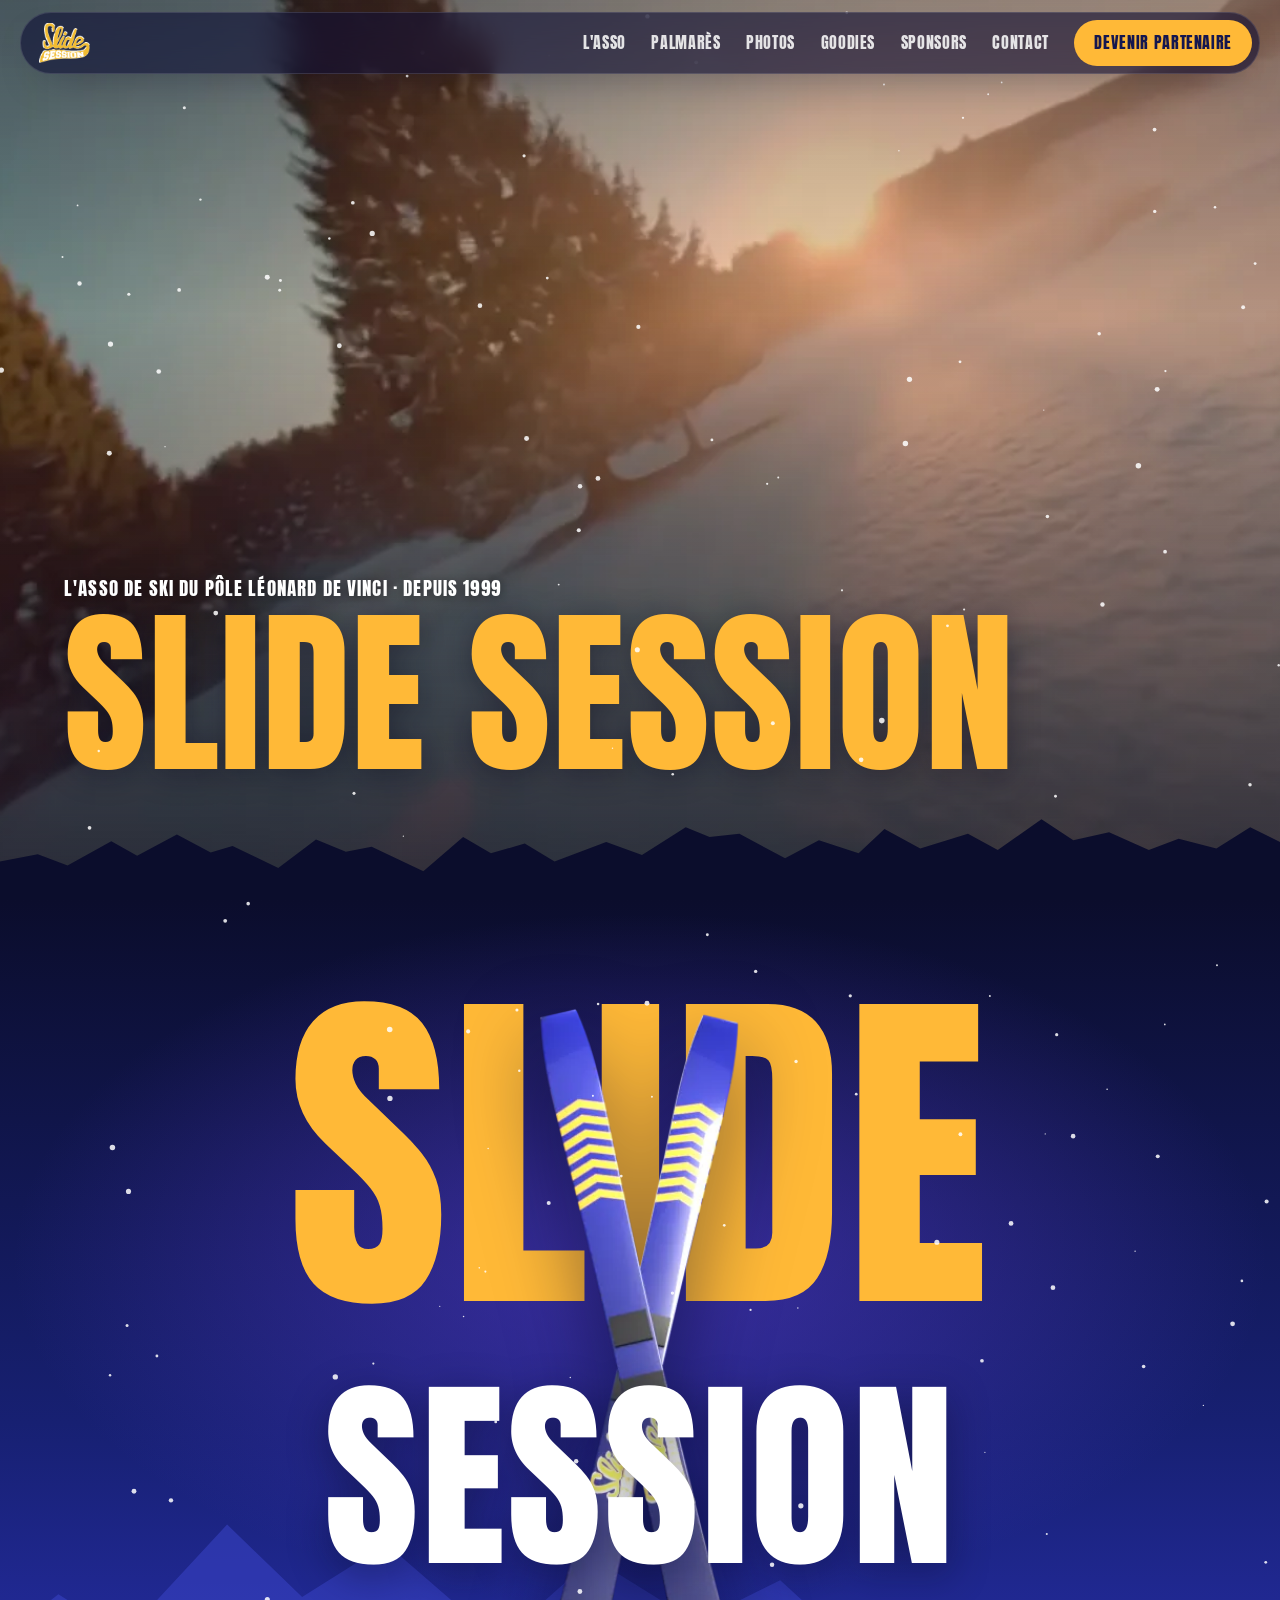
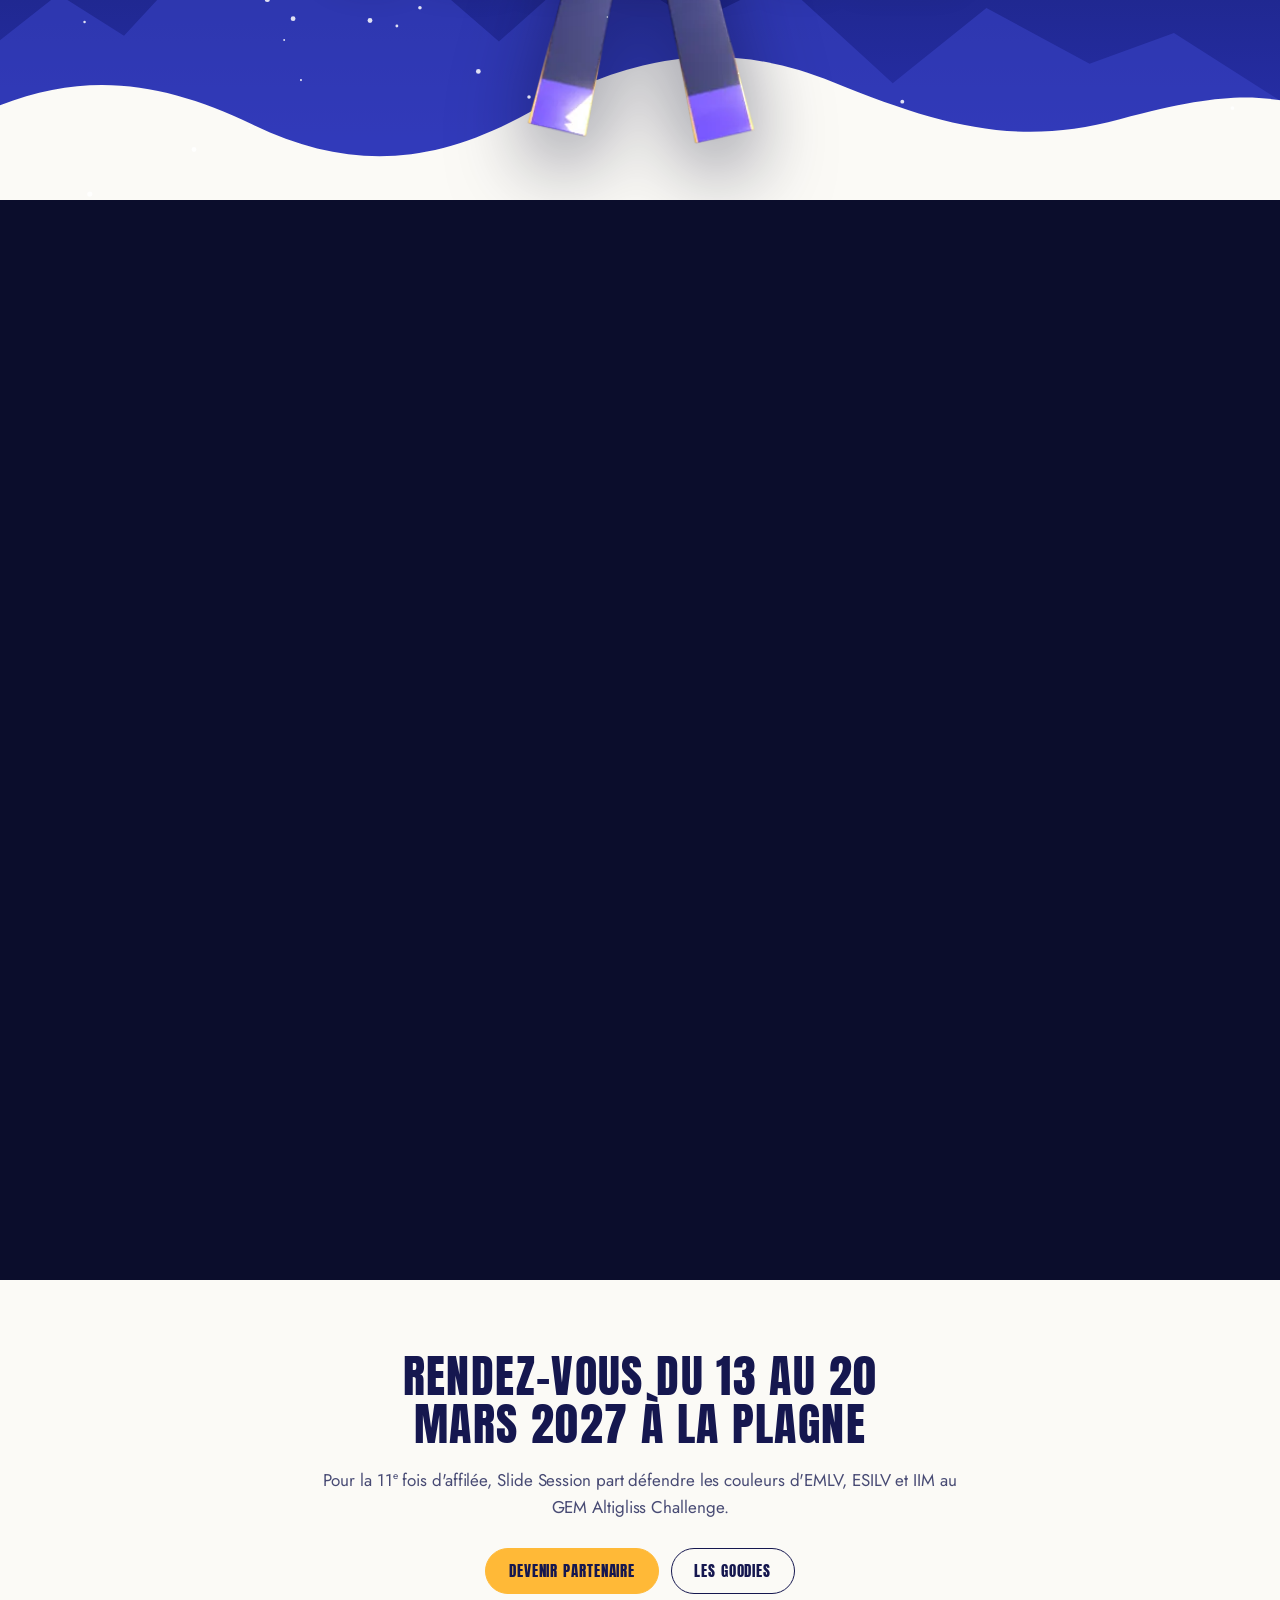
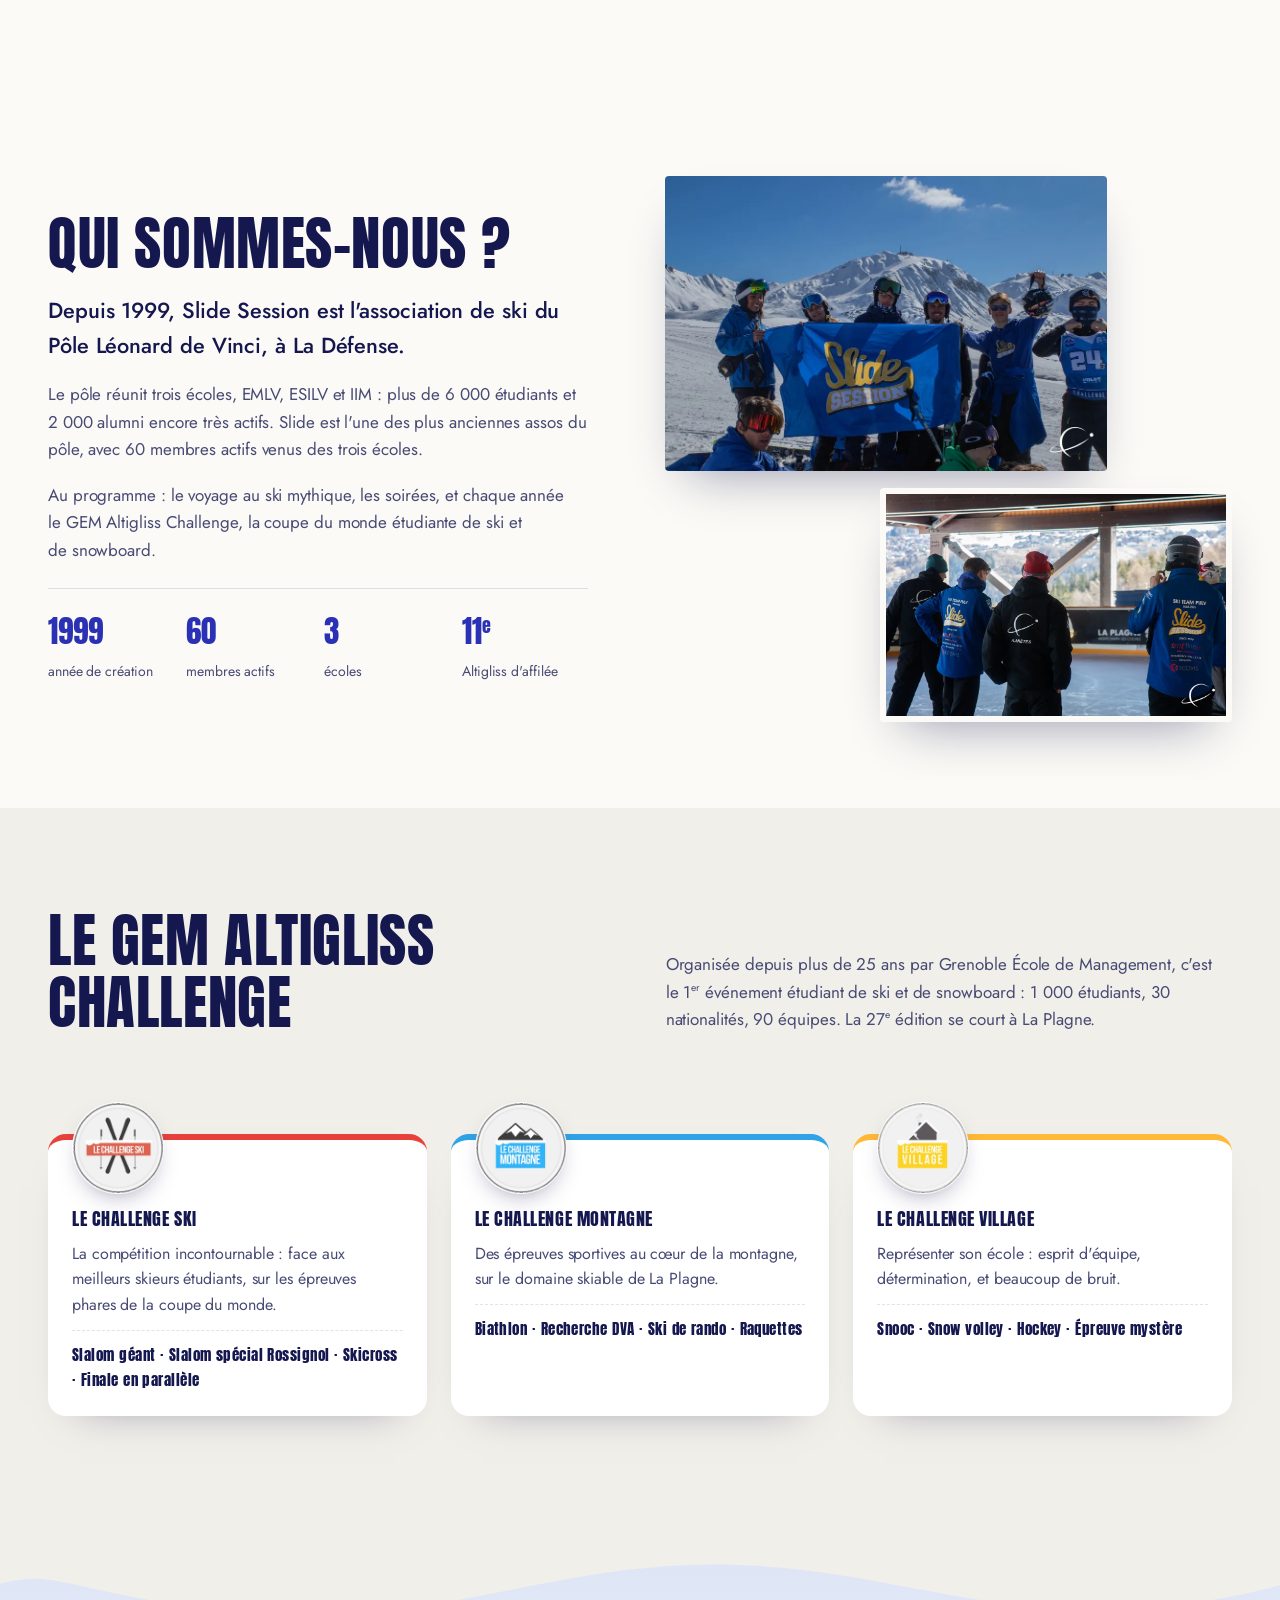
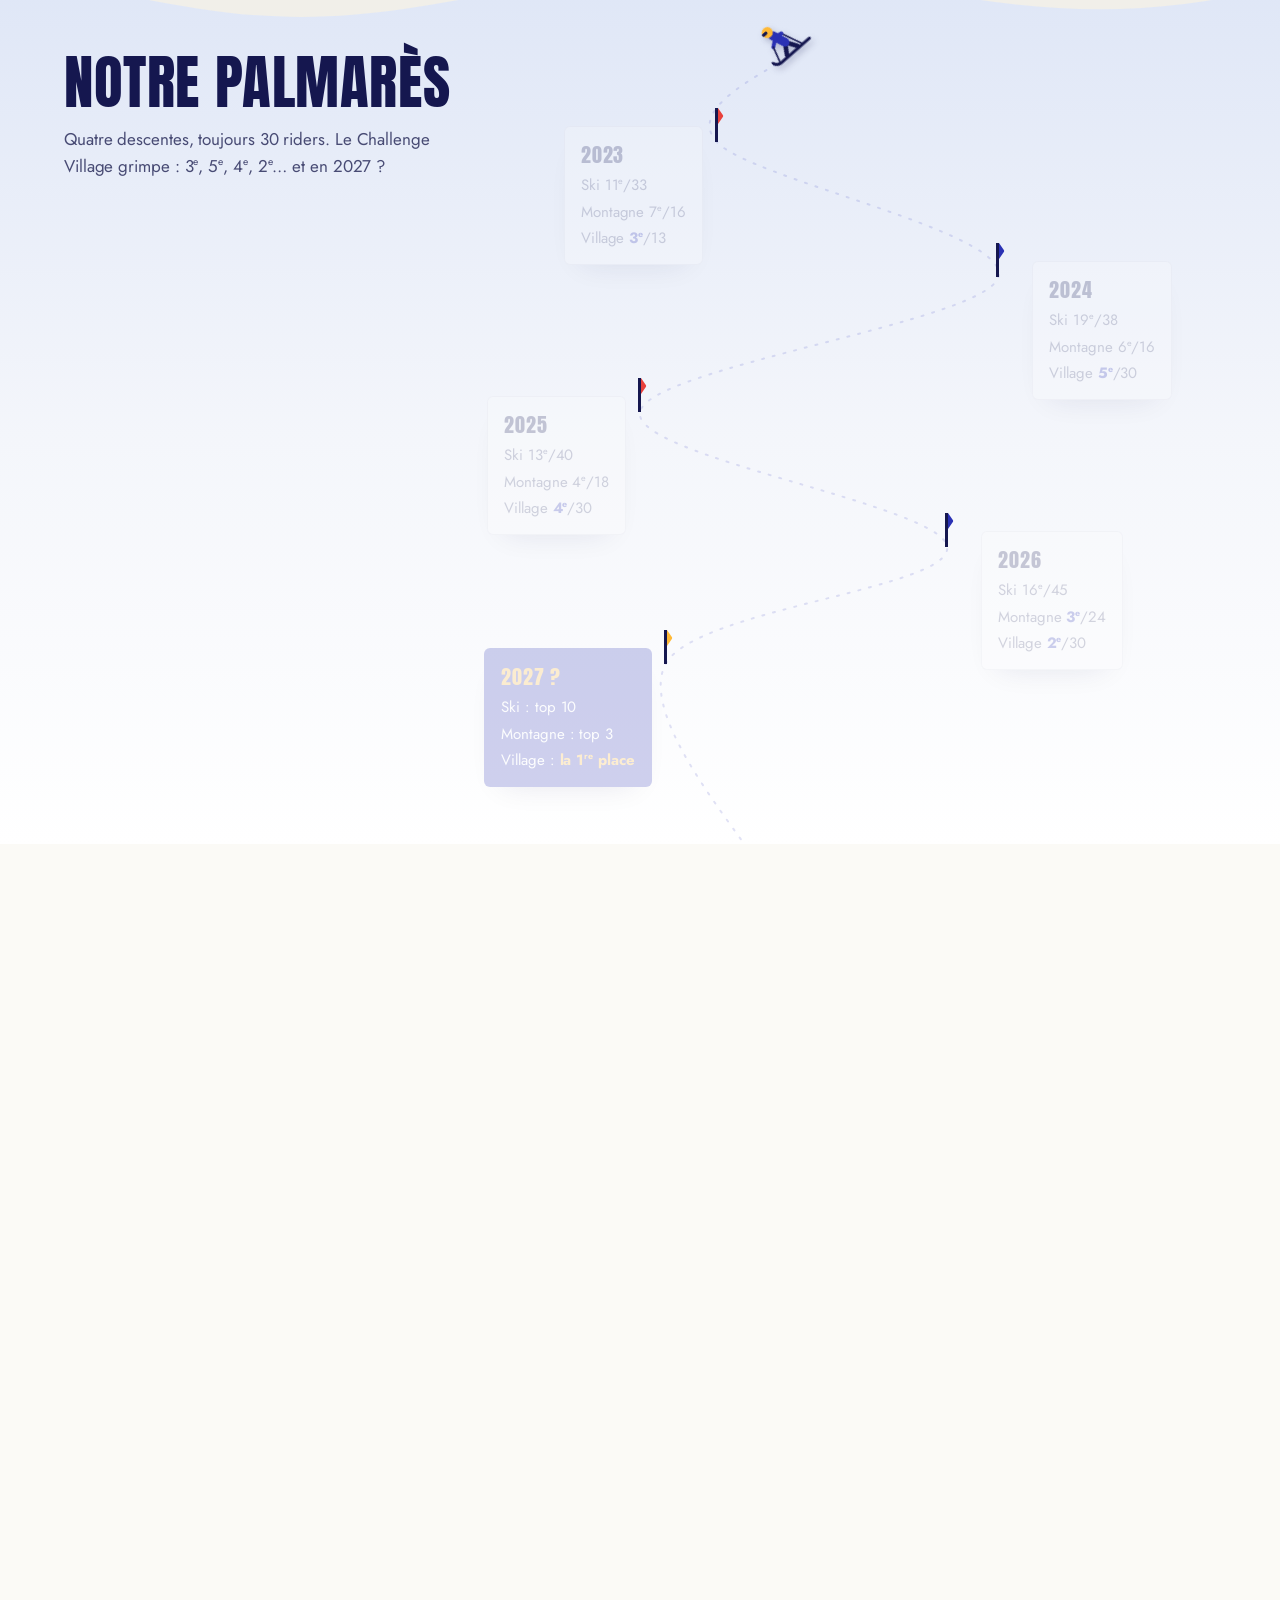
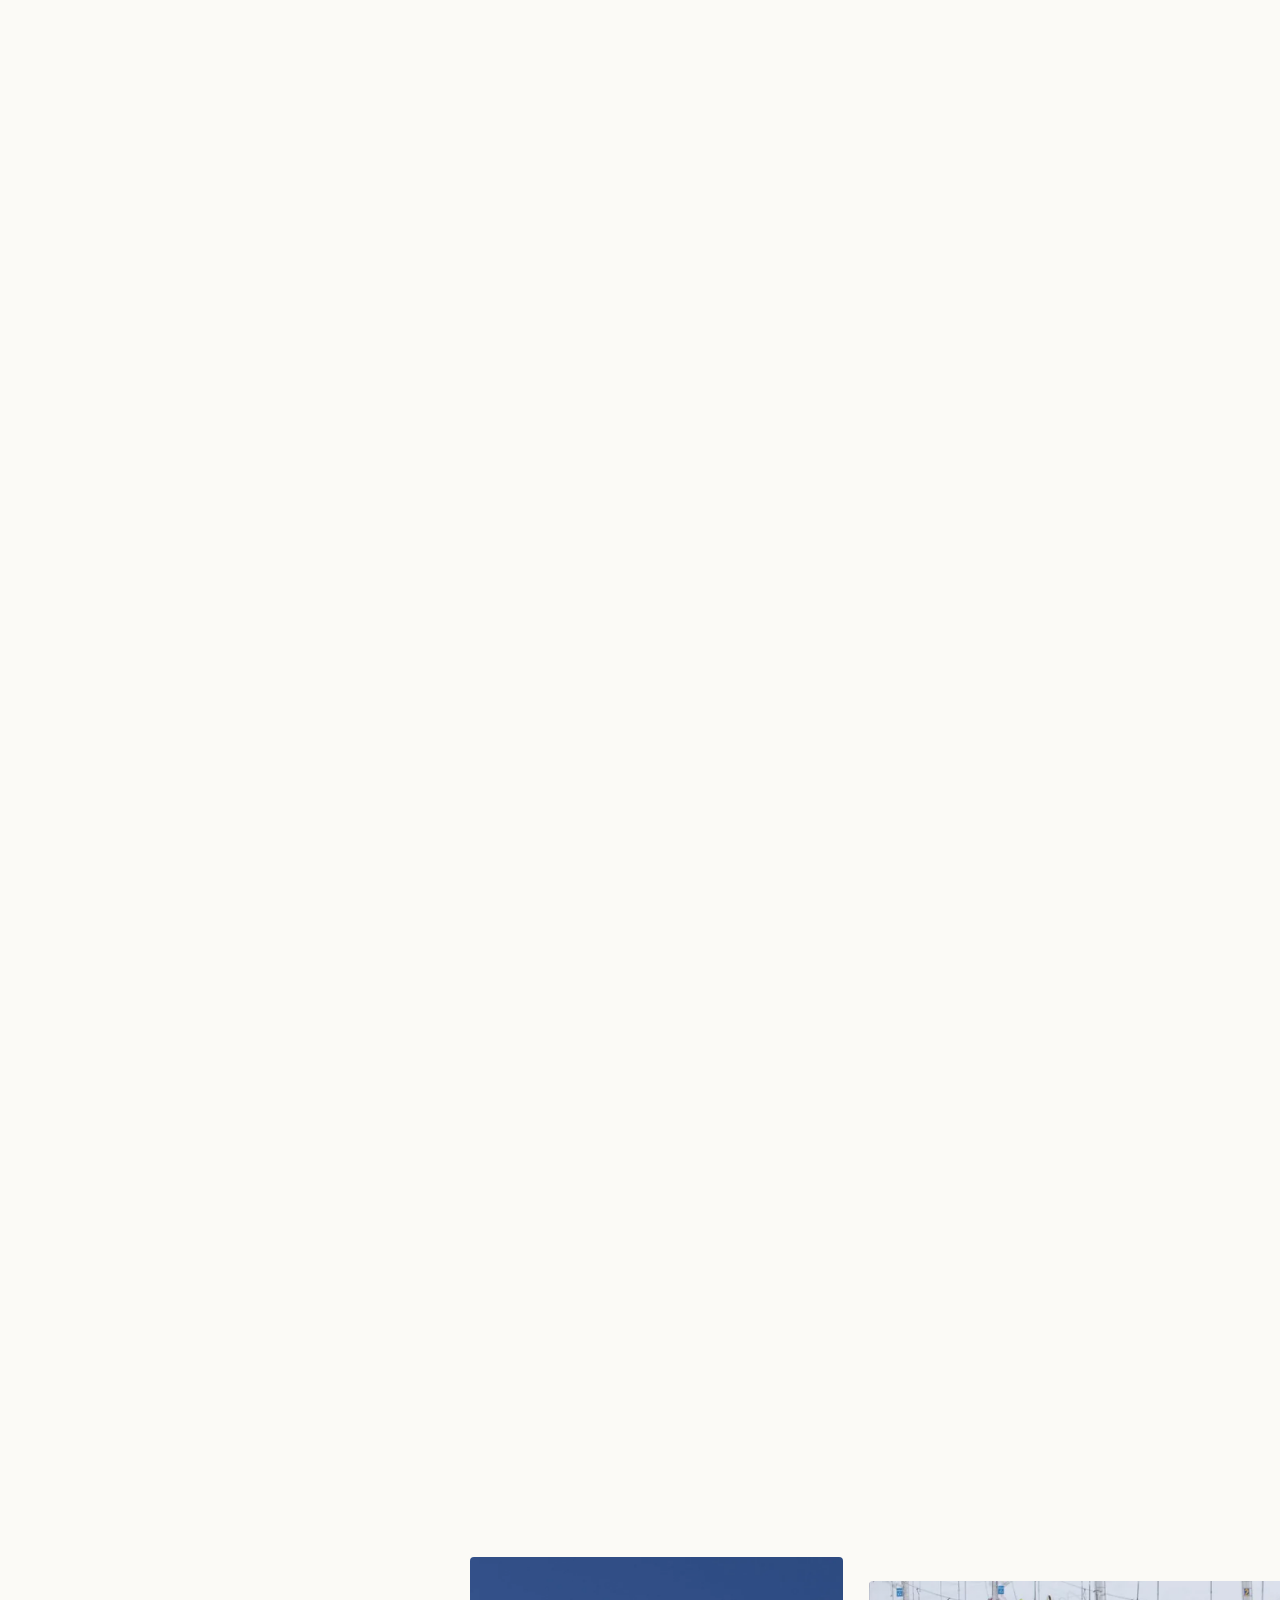
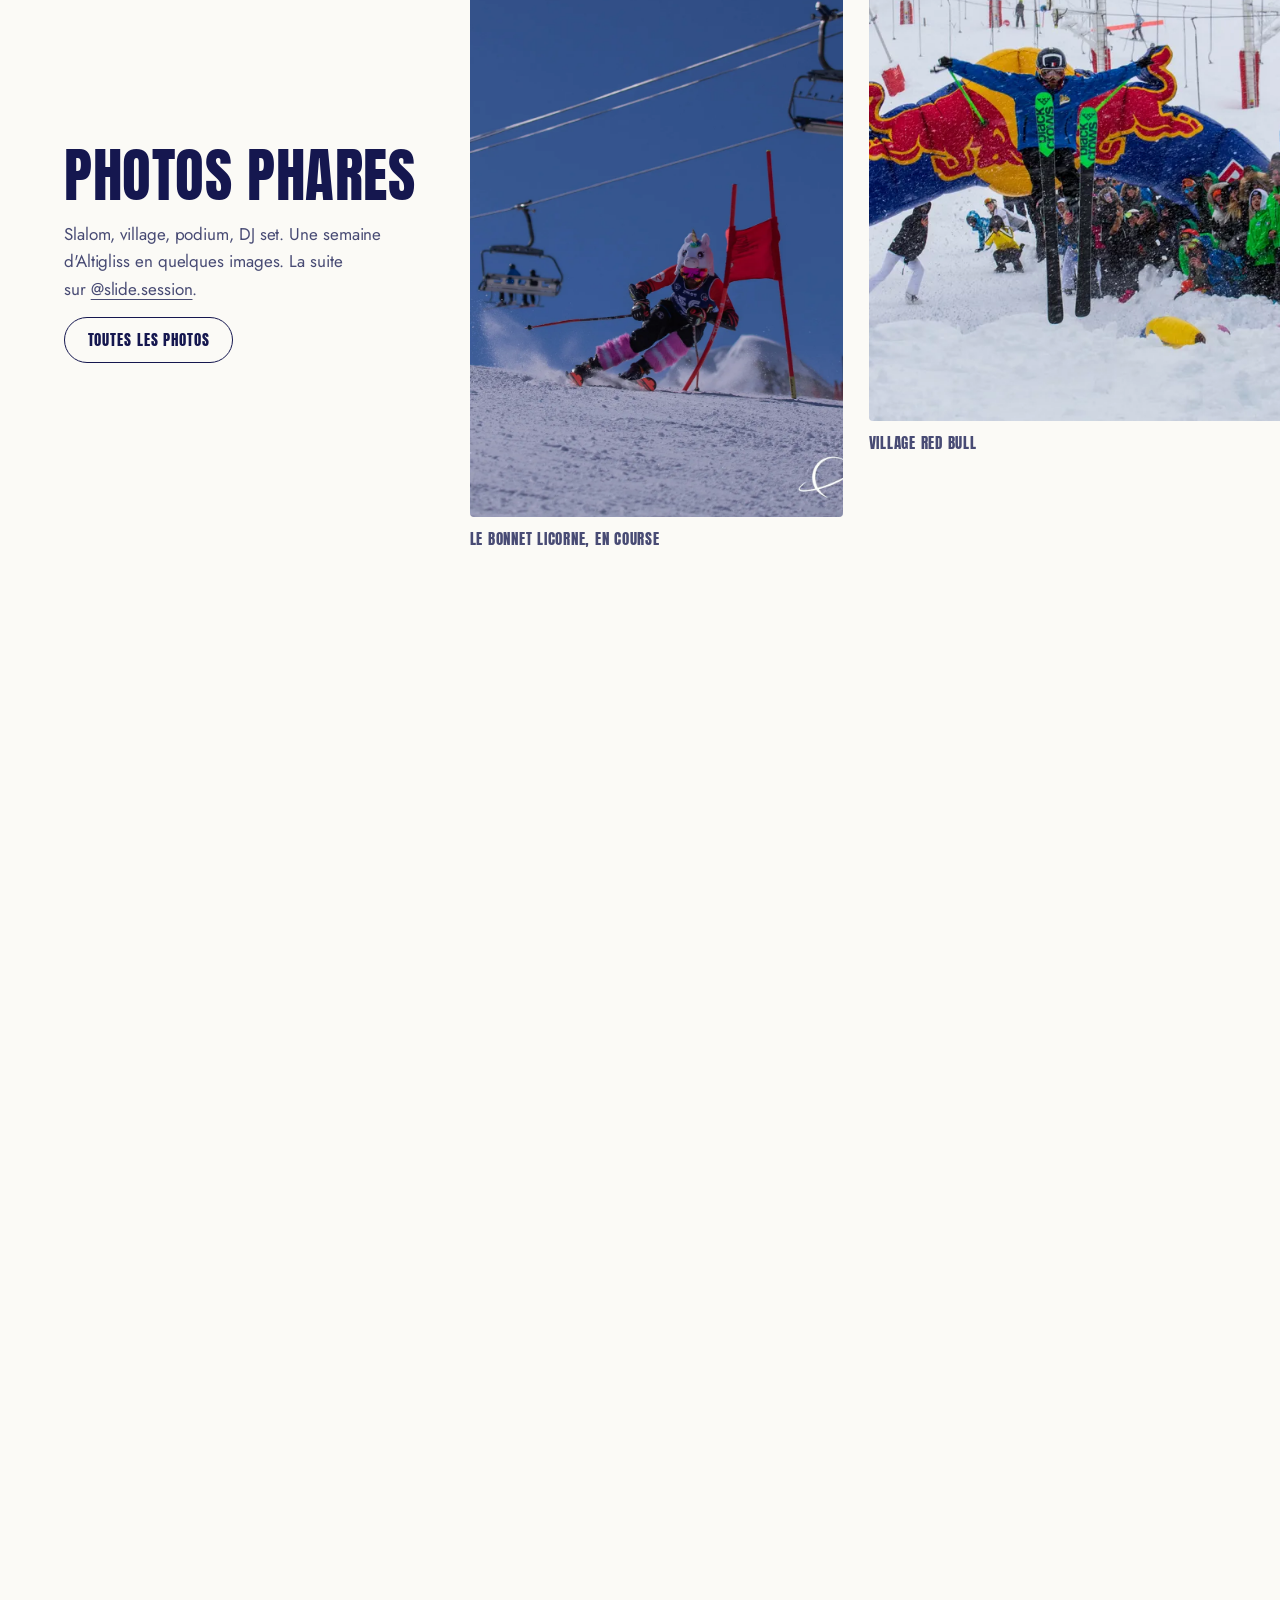
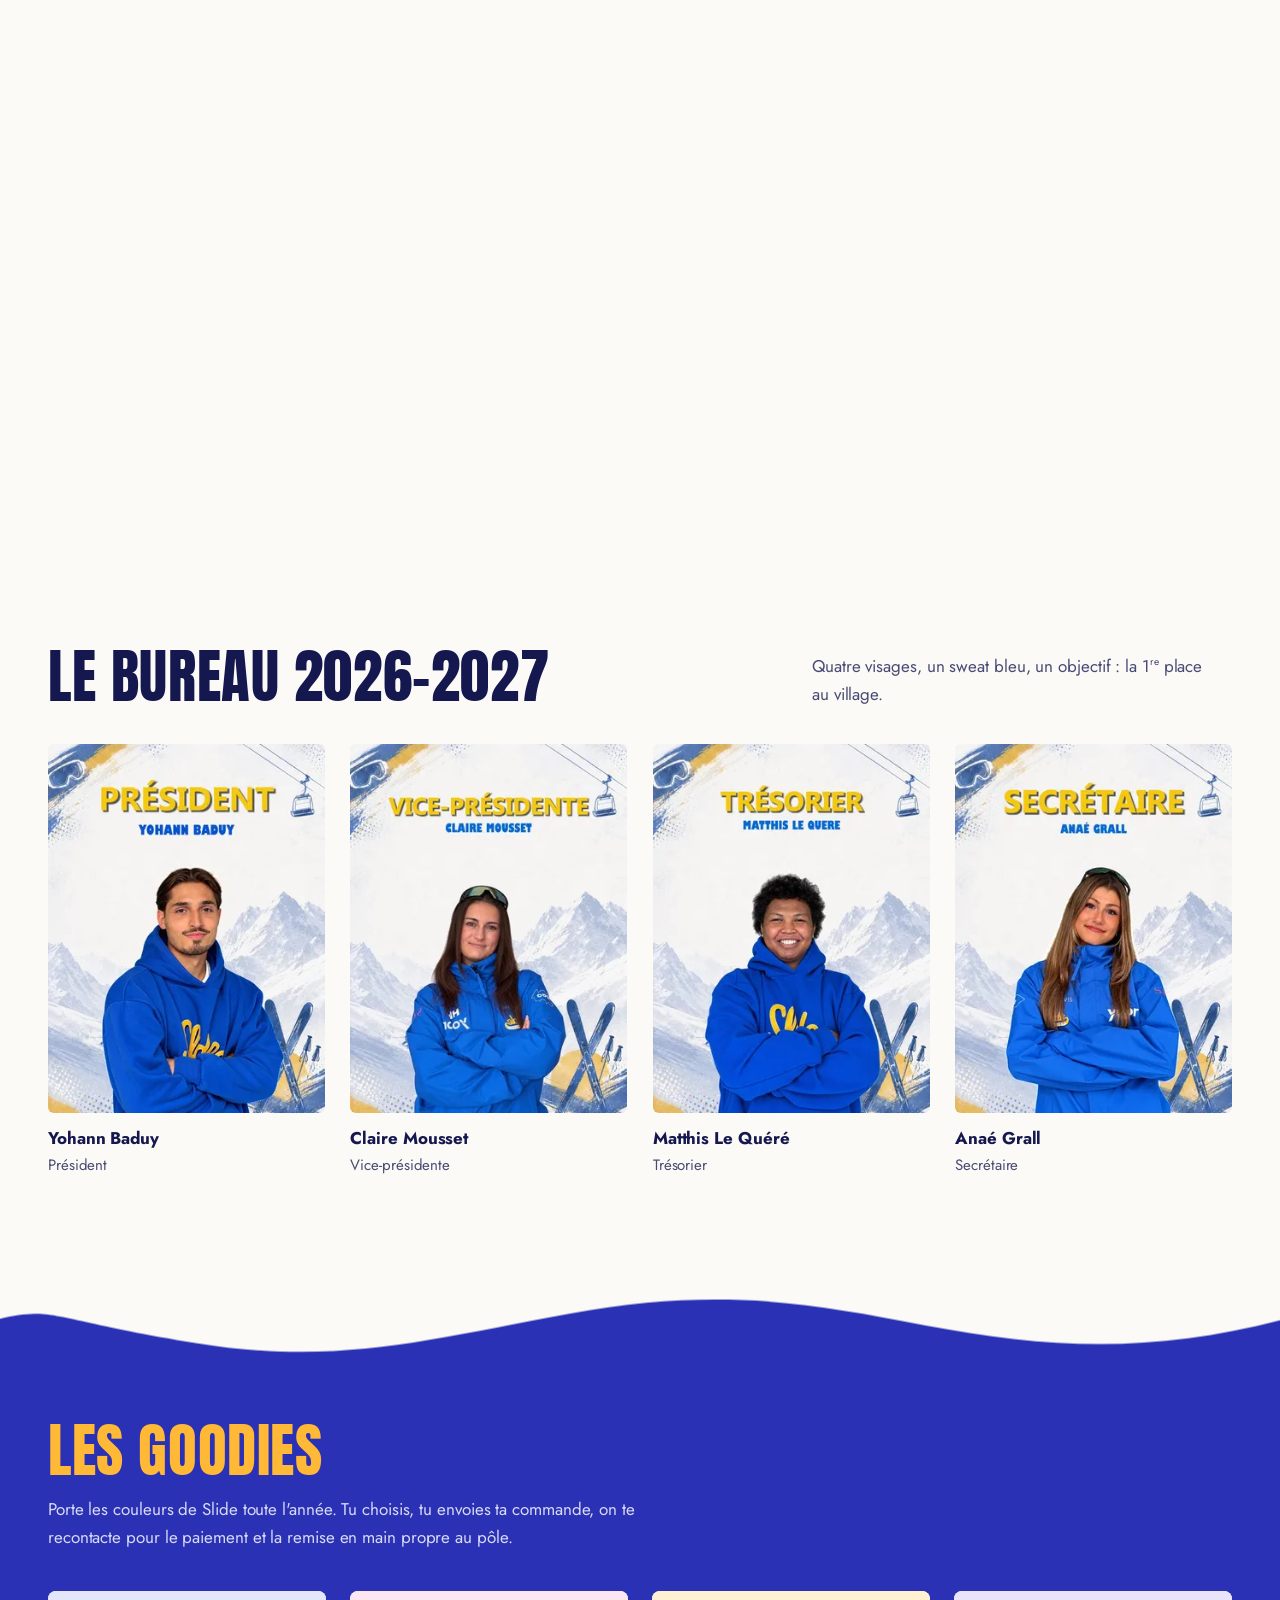
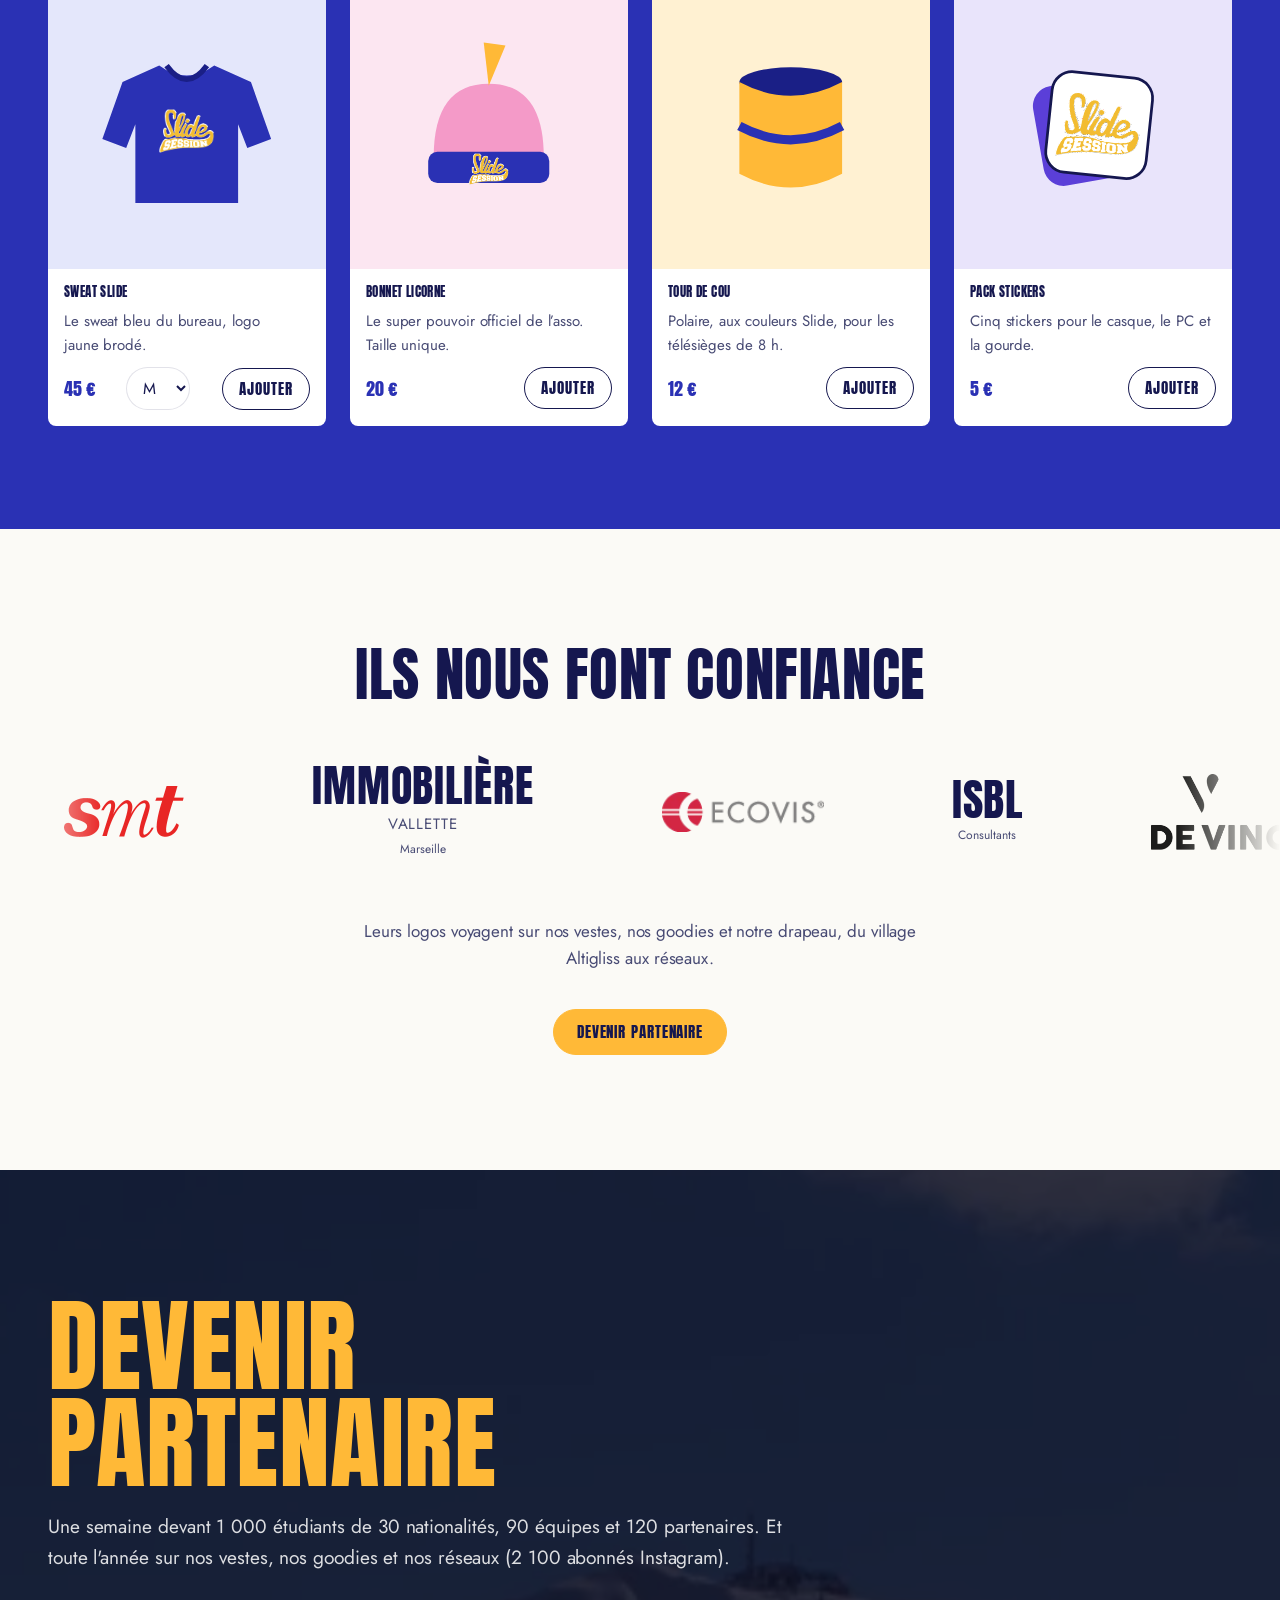
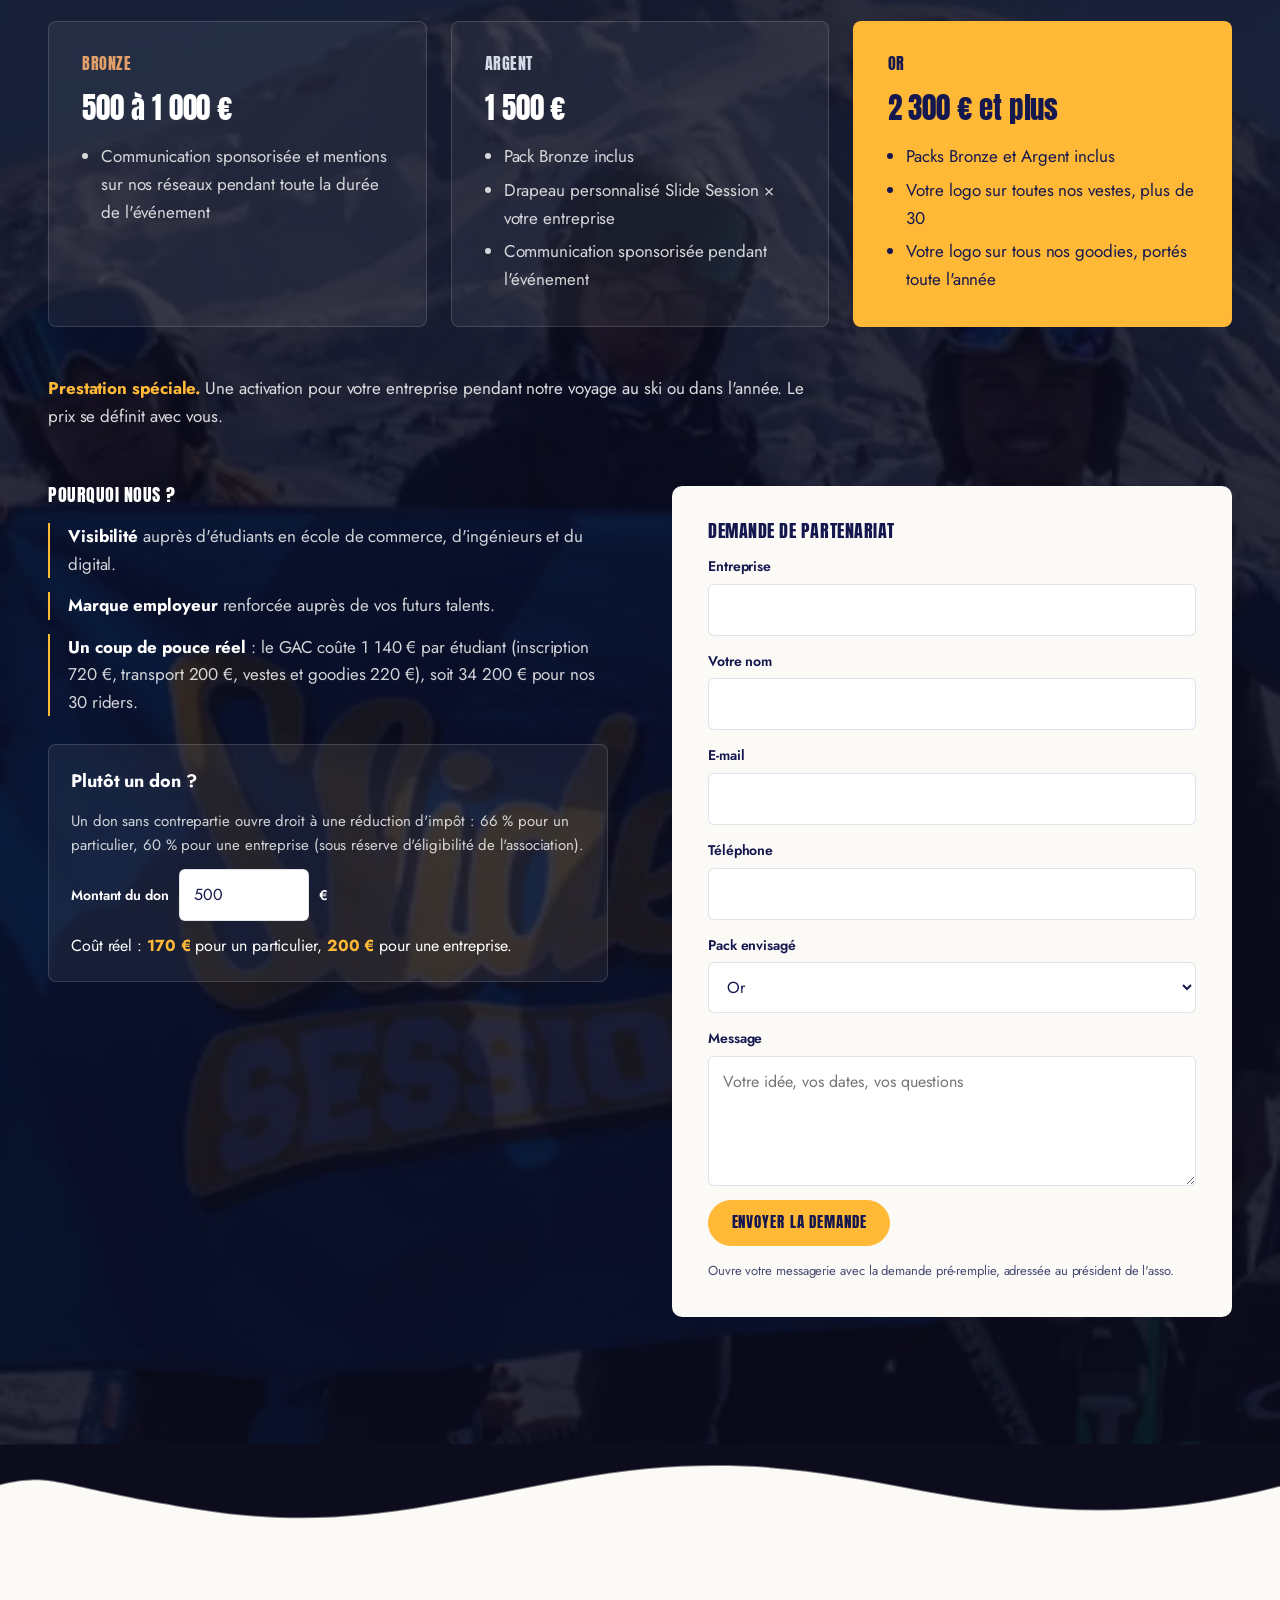
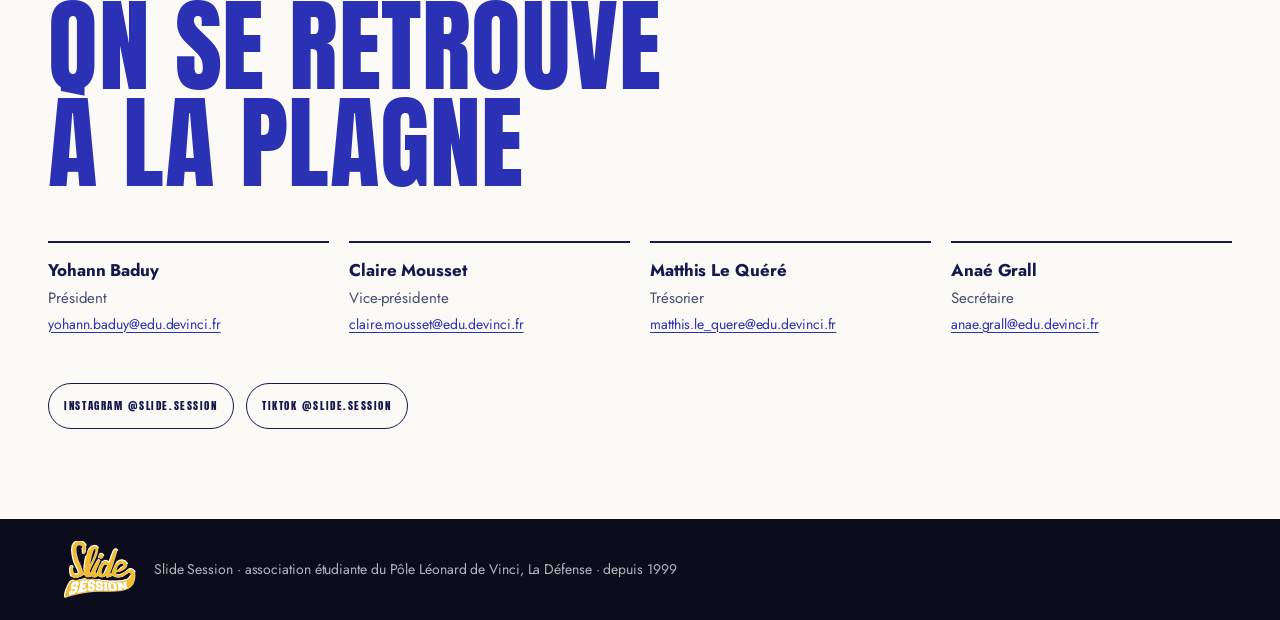
==== index.html @ 15f73f54 "Site Slide Session : version 1 (accueil), page photos et version 3D Co-Authored-By: Claude Opus 5.5 " ====
<!doctype html>
<html lang="fr">
<head>
<meta charset="utf-8">
<meta name="viewport" content="width=device-width, initial-scale=1, viewport-fit=cover">
<title>Slide Session · l'asso de ski du Pôle Léonard de Vinci</title>
<meta name="description" content="Slide Session, l'association de ski du Pôle Léonard de Vinci depuis 1999. Palmarès au GEM Altigliss Challenge, goodies, sponsors et partenariats.">
<link rel="icon" href="assets/logo.png">
<link rel="preconnect" href="https://fonts.googleapis.com">
<link rel="preconnect" href="https://fonts.gstatic.com" crossorigin>
<link href="https://fonts.googleapis.com/css2?family=Anton&family=Jost:wght@400;500;600;700&display=swap" rel="stylesheet">
<link rel="stylesheet" href="scrollcraft.css">
<link rel="stylesheet" href="site.css">
</head>
<body>

<span data-sc-progress></span>

<svg width="0" height="0" style="position:absolute" aria-hidden="true">
  <symbol id="ridge" viewBox="0 0 1440 110" preserveAspectRatio="none">
    <path d="M0 110V58C140 18 260 22 400 52S640 98 800 66 1060 2 1220 30 1380 76 1440 60V110Z"/>
  </symbol>
  <symbol id="crest" viewBox="0 0 1288 110" preserveAspectRatio="none">
    <path d="M0 110V62l38-9 30 14 44-30 26 18 40-26 34 22 22-8 46 27 38-35 30 15 26-6 52 30 40-42 28 20 34-12 30 22 52-24 36 16 44-34 24 12 30-4 46 30 34-22 40 16 26-30 36 24 48-18 30 20 44-38 32 26 36-10 40 22 30-14 38 12 34-26 30 18V110Z"/>
  </symbol>
</svg>

<header class="bar" id="haut">
  <a class="bar__logo" href="index.html#haut" aria-label="Slide Session, accueil"><img src="assets/logo.png" alt="Slide Session" width="288" height="227"></a>
  <nav class="bar__nav" id="nav" aria-label="Navigation principale">
    <a href="index.html#asso">L'asso</a>
    <a href="index.html#palmares">Palmarès</a>
    <a href="photos.html">Photos</a>
    <a href="index.html#goodies">Goodies</a>
    <a href="index.html#sponsors">Sponsors</a>
    <a href="index.html#contact">Contact</a>
    <a href="index.html#partenaire" class="bar__cta">Devenir partenaire</a>
  </nav>
  <button class="bar__menu" type="button" aria-expanded="false" aria-controls="nav">Menu</button>
</header>

<main>

  <!-- HERO : vidéo teaser plein écran (fond), titre (milieu), neige + crête (devant) -->
  <section class="hero" data-sc-act="flow">
    <video class="hero__bg" data-sc-parallax="0.16" muted loop playsinline preload="metadata" poster="assets/teaser-poster.webp"
           data-src="assets/teaser.mp4" data-src-mobile="assets/teaser-m.mp4" aria-label="Teaser vidéo de Slide Session : ski, Altigliss et soirées"></video>
    <div class="hero__scrim" aria-hidden="true"></div>
    <div class="hero__copy" data-sc-parallax="-0.1">
      <p class="hero__kicker">L'asso de ski du Pôle Léonard de Vinci · depuis 1999</p>
      <h1 class="hero__title">Slide Session</h1>
    </div>
    <canvas class="hero__snow" aria-hidden="true"></canvas>
    <svg class="ridge ridge--crest" aria-hidden="true"><use href="#crest" width="100%" height="100%"/></svg>
  </section>

  <!-- SLIDE SESSION EN 3D : « SLIDE » derrière, skis Blender au milieu, « SESSION » devant, neige -->
  <section class="sk" aria-label="Slide Session">
    <div class="sk__stage">
      <div class="sk__sky" aria-hidden="true"></div>
      <svg class="sk__mtn sk__mtn--far" viewBox="0 0 1420 220" preserveAspectRatio="none" aria-hidden="true"><path d="M0 220V120l90-48 70 30 110-80 80 52 90-38 120 70 100-60 110 46 90-30 120 74 100-54 110 40 90-22 140 60V220Z"/></svg>
      <p class="sk__word sk__word--back" aria-hidden="true">Slide</p>
      <img class="sk__poster" src="assets/skis/skis-000.webp" alt="Paire de skis aux couleurs de Slide Session, modélisée en 3D" width="720" height="960" loading="lazy">
      <canvas class="sk__skis" width="720" height="960" aria-hidden="true"></canvas>
      <svg class="sk__mtn sk__mtn--near" viewBox="0 0 1580 160" preserveAspectRatio="none" aria-hidden="true"><path d="M0 160V92c120-40 220-30 330 6s210 36 330-10 230-60 360-24 220 52 340 30 160-20 220-12V160Z"/></svg>
      <p class="sk__word sk__word--front" aria-hidden="true">Session</p>
      <canvas class="hero__snow" aria-hidden="true"></canvas>
    </div>
  </section>

  <section class="band">
    <h2 class="caps">Rendez-vous du 13 au 20 mars 2027 à La Plagne</h2>
    <p>Pour la 11<sup>e</sup> fois d'affilée, Slide Session part défendre les couleurs d'EMLV, ESILV et IIM au GEM Altigliss Challenge.</p>
    <div class="band__cta">
      <a class="btn btn--solid" href="#partenaire">Devenir partenaire</a>
      <a class="btn" href="#goodies">Les goodies</a>
    </div>
  </section>

  

  <!-- ASSO -->
  <section class="asso wrap" id="asso" data-sc-act="flow">
    <div class="asso__text" data-sc-in data-sc-stagger="80">
      <h2 class="caps caps--lg" style="white-space:nowrap">Qui sommes-nous&nbsp;?</h2>
      <p class="lead">Depuis 1999, Slide Session est l'association de ski du Pôle Léonard de Vinci, à La Défense.</p>
      <p>Le pôle réunit trois écoles, EMLV, ESILV et IIM : plus de 6 000 étudiants et 2 000 alumni encore très actifs. Slide est l'une des plus anciennes assos du pôle, avec 60 membres actifs venus des trois écoles.</p>
      <p>Au programme : le voyage au ski mythique, les soirées, et chaque année le GEM Altigliss Challenge, la coupe du monde étudiante de ski et de snowboard.</p>
      <ul class="facts">
        <li><b>1999</b><span>année de création</span></li>
        <li><b>60</b><span>membres actifs</span></li>
        <li><b>3</b><span>écoles</span></li>
        <li><b>11<sup>e</sup></b><span>Altigliss d'affilée</span></li>
      </ul>
    </div>
    <div class="asso__pics">
      <img class="asso__pic asso__pic--a" data-sc-parallax="-0.06" src="assets/team-flag.webp" alt="Les membres de Slide Session avec le drapeau de l'asso en haut des pistes" loading="lazy">
      <img class="asso__pic asso__pic--b" data-sc-parallax="0.08" src="assets/team-ice.webp" alt="Riders Slide Session en vestes bleues à La Plagne" loading="lazy">
    </div>
  </section>

  <!-- CHALLENGES (comme les trois ronds d'Altigliss) -->
  <section class="challenges" id="challenges">
    <div class="wrap">
      <div class="challenges__head" data-sc-in>
        <h2 class="caps caps--lg">Le GEM Altigliss Challenge</h2>
        <p>Organisée depuis plus de 25 ans par Grenoble École de Management, c'est le 1<sup>er</sup> événement étudiant de ski et de snowboard : 1 000 étudiants, 30 nationalités, 90 équipes. La 27<sup>e</sup> édition se court à La Plagne.</p>
      </div>
      <div class="trio" data-sc-in data-sc-stagger="110">
        <article>
          <img src="assets/ch-ski.webp" alt="" width="400" height="400" loading="lazy">
          <h3 class="caps">Le Challenge Ski</h3>
          <p>La compétition incontournable : face aux meilleurs skieurs étudiants, sur les épreuves phares de la coupe du monde.</p>
          <p class="tags">Slalom géant · Slalom spécial Rossignol · Skicross · Finale en parallèle</p>
        </article>
        <article>
          <img src="assets/ch-montagne.webp" alt="" width="400" height="400" loading="lazy">
          <h3 class="caps">Le Challenge Montagne</h3>
          <p>Des épreuves sportives au cœur de la montagne, sur le domaine skiable de La Plagne.</p>
          <p class="tags">Biathlon · Recherche DVA · Ski de rando · Raquettes</p>
        </article>
        <article>
          <img src="assets/ch-village.webp" alt="" width="400" height="400" loading="lazy">
          <h3 class="caps">Le Challenge Village</h3>
          <p>Représenter son école : esprit d'équipe, détermination, et beaucoup de bruit.</p>
          <p class="tags">Snooc · Snow volley · Hockey · Épreuve mystère</p>
        </article>
      </div>
    </div>
  </section>

  <!-- PALMARES : le moment signature, une descente de slalom -->
  <section class="slalom" id="palmares" data-sc-act="pin" data-sc-span="3.4">
    <div data-sc-stage class="slalom__stage">
      <svg class="ridge ridge--top" aria-hidden="true"><use href="#ridge" width="100%" height="100%"/></svg>
      <div class="slalom__head">
        <h2 class="caps caps--lg">Notre palmarès</h2>
        <p>Quatre descentes, toujours 30 riders. Le Challenge Village grimpe : 3<sup>e</sup>, 5<sup>e</sup>, 4<sup>e</sup>, 2<sup>e</sup>… et en 2027&nbsp;?</p>
      </div>
      <svg class="slalom__svg" aria-hidden="true">
        <path class="slalom__ghost"/>
        <path class="slalom__trace"/>
      </svg>
      <span class="slalom__skier" aria-hidden="true"><svg viewBox="0 0 48 48" width="48" height="48">
        <path d="M3 44h37q5 0 7-5" fill="none" stroke="#15174F" stroke-width="3" stroke-linecap="round"/>
        <path d="M17 42l7-11 7 11" fill="none" stroke="#15174F" stroke-width="4.5" stroke-linecap="round" stroke-linejoin="round"/>
        <path d="M24 31l5-13" stroke="#2A31B4" stroke-width="9" stroke-linecap="round"/>
        <path d="M28 21l8 6" stroke="#2A31B4" stroke-width="4" stroke-linecap="round"/>
        <path d="M36 27l5 16M21 22l-9 21" stroke="#15174F" stroke-width="1.6" stroke-linecap="round"/>
        <path d="M26 21l-5 1" stroke="#2A31B4" stroke-width="4" stroke-linecap="round"/>
        <circle cx="31" cy="12" r="5.5" fill="#FFB937"/>
        <rect x="31" y="10" width="6" height="3.2" rx="1.4" fill="#15174F"/>
      </svg></span>
      <ol class="slalom__gates">
        <li class="gate"><span class="gate__flag"></span><div class="gate__card"><b>2023</b><span>Ski 11<sup>e</sup>/33</span><span>Montagne 7<sup>e</sup>/16</span><span>Village <strong>3<sup>e</sup></strong>/13</span></div></li>
        <li class="gate"><span class="gate__flag"></span><div class="gate__card"><b>2024</b><span>Ski 19<sup>e</sup>/38</span><span>Montagne 6<sup>e</sup>/16</span><span>Village <strong>5<sup>e</sup></strong>/30</span></div></li>
        <li class="gate"><span class="gate__flag"></span><div class="gate__card"><b>2025</b><span>Ski 13<sup>e</sup>/40</span><span>Montagne 4<sup>e</sup>/18</span><span>Village <strong>4<sup>e</sup></strong>/30</span></div></li>
        <li class="gate"><span class="gate__flag"></span><div class="gate__card"><b>2026</b><span>Ski 16<sup>e</sup>/45</span><span>Montagne <strong>3<sup>e</sup></strong>/24</span><span>Village <strong>2<sup>e</sup></strong>/30</span></div></li>
        <li class="gate gate--goal"><span class="gate__flag"></span><div class="gate__card"><b>2027&nbsp;?</b><span>Ski : top 10</span><span>Montagne : top 3</span><span>Village : <strong>la 1<sup>re</sup> place</strong></span></div></li>
      </ol>
    </div>
  </section>

  <!-- GALERIE : rail horizontal -->
  <section class="galerie" id="galerie" data-sc-act="pan" data-sc-span="2.6">
    <div data-sc-stage class="galerie__stage">
      <div class="rail" data-sc-pan="0.08">
        <div class="rail__lead">
          <h2 class="caps caps--lg">Photos phares</h2>
          <p>Slalom, village, podium, DJ set. Une semaine d'Altigliss en quelques images. La suite sur <a href="https://www.instagram.com/slide.session/" target="_blank" rel="noopener">@slide.session</a>.</p>
          <a class="btn" href="photos.html">Toutes les photos</a>
        </div>
        <figure class="ph ph--tall"><img src="assets/unicorn.webp" alt="Rider Slide Session déguisé en licorne en plein slalom géant" loading="lazy"><figcaption>Le bonnet licorne, en course</figcaption></figure>
        <figure class="ph"><img src="assets/g-redbull.webp" alt="Skieur en l'air devant l'arche Red Bull, la foule autour" loading="lazy"><figcaption>Village Red Bull</figcaption></figure>
        <figure class="ph ph--low"><img src="assets/g-dj.webp" alt="DJ set sur scène devant un écran au logo Slide" loading="lazy"><figcaption>Le DJ set Slide</figcaption></figure>
        <figure class="ph ph--tall"><img src="assets/g-gs.webp" alt="Slalom géant sous le télésiège" loading="lazy"><figcaption>Géant, La Plagne</figcaption></figure>
        <figure class="ph"><img src="assets/g-crew.webp" alt="L'équipe en vestes bleues au pied des pistes" loading="lazy"><figcaption>L'équipe au départ</figcaption></figure>
        <figure class="ph ph--low"><img src="assets/g-friends.webp" alt="Membres de l'asso déguisés au village" loading="lazy"><figcaption>Challenge Village</figcaption></figure>
        <figure class="ph"><img src="assets/g-slalom.webp" alt="Slalom en forêt" loading="lazy"><figcaption>Spécial en forêt</figcaption></figure>
        <figure class="ph"><img src="assets/g-snooc.webp" alt="Course de snooc" loading="lazy"><figcaption>Course de snooc</figcaption></figure>
        <a class="ph ph--more" href="photos.html"><span>Voir toutes<br>les photos</span></a>
      </div>
    </div>
  </section>

  <!-- BUREAU -->
  <section class="bureau wrap" id="bureau">
    <div class="bureau__head" data-sc-in>
      <h2 class="caps caps--lg">Le bureau 2026-2027</h2>
      <p>Quatre visages, un sweat bleu, un objectif : la 1<sup>re</sup> place au village.</p>
    </div>
    <div class="bureau__grid" data-sc-in data-sc-stagger="90">
      <figure><div data-sc-tilt="6"><img src="assets/b-yohann.webp" alt="Yohann Baduy" width="324" height="432" loading="lazy"></div><figcaption><b>Yohann Baduy</b>Président</figcaption></figure>
      <figure><div data-sc-tilt="6"><img src="assets/b-claire.webp" alt="Claire Mousset" width="324" height="432" loading="lazy"></div><figcaption><b>Claire Mousset</b>Vice-présidente</figcaption></figure>
      <figure><div data-sc-tilt="6"><img src="assets/b-matthis.webp" alt="Matthis Le Quéré" width="324" height="432" loading="lazy"></div><figcaption><b>Matthis Le Quéré</b>Trésorier</figcaption></figure>
      <figure><div data-sc-tilt="6"><img src="assets/b-anae.webp" alt="Anaé Grall" width="324" height="432" loading="lazy"></div><figcaption><b>Anaé Grall</b>Secrétaire</figcaption></figure>
    </div>
  </section>

  <!-- GOODIES -->
  <section class="goodies" id="goodies">
    <svg class="ridge ridge--top" aria-hidden="true"><use href="#ridge" width="100%" height="100%"/></svg>
    <div class="wrap">
      <div class="goodies__head" data-sc-in>
        <h2 class="caps caps--lg">Les goodies</h2>
        <p>Porte les couleurs de Slide toute l'année. Tu choisis, tu envoies ta commande, on te recontacte pour le paiement et la remise en main propre au pôle.</p>
      </div>
      <div class="shop"></div>
    </div>
    <aside class="cart" aria-label="Panier" hidden>
      <div class="cart__panel">
        <div class="cart__top"><h3 class="caps">Ton panier</h3><button type="button" class="cart__close" aria-label="Fermer le panier">×</button></div>
        <ul class="cart__list"></ul>
        <p class="cart__total"></p>
        <form class="cart__form">
          <label>Prénom et nom<input name="nom" required autocomplete="name"></label>
          <label>E-mail<input name="email" type="email" required autocomplete="email"></label>
          <label>École<select name="ecole"><option>EMLV</option><option>ESILV</option><option>IIM</option><option>Autre</option></select></label>
          <button class="btn btn--solid" type="submit">Envoyer ma commande</button>
          <p class="fine">Ouvre ton application mail avec la commande pré-remplie. Aucun paiement en ligne.</p>
        </form>
      </div>
    </aside>
    <button type="button" class="cart__fab" hidden>Panier <span class="cart__count">0</span></button>
  </section>

  <!-- SPONSORS ACTUELS -->
  <section class="sponsors wrap" id="sponsors">
    <h2 class="caps caps--lg" data-sc-in>Ils nous font confiance</h2>
    <div class="marquee" aria-label="Nos sponsors">
      <div class="marquee__track">
      <ul class="marquee__set">
        <li><img class="lg lg--smt" src="assets/logo-smt.png" alt="SMT Fine Art" width="240" height="104"></li>
        <li><b>Immobilière</b> Vallette<small>Marseille</small></li>
        <li><img class="lg lg--ecovis" src="assets/logo-ecovis.png" alt="Ecovis" width="150" height="37"></li>
        <li><b>ISBL</b><small>Consultants</small></li>
        <li><img class="lg lg--devinci" src="assets/logo-devinci.png" alt="De Vinci Higher Education" width="287" height="150"></li>
      </ul>
      <ul class="marquee__set" aria-hidden="true">
        <li><img class="lg lg--smt" src="assets/logo-smt.png" alt="SMT Fine Art" width="240" height="104"></li>
        <li><b>Immobilière</b> Vallette<small>Marseille</small></li>
        <li><img class="lg lg--ecovis" src="assets/logo-ecovis.png" alt="Ecovis" width="150" height="37"></li>
        <li><b>ISBL</b><small>Consultants</small></li>
        <li><img class="lg lg--devinci" src="assets/logo-devinci.png" alt="De Vinci Higher Education" width="287" height="150"></li>
      </ul>
      </div>
    </div>
    <p class="sponsors__note">Leurs logos voyagent sur nos vestes, nos goodies et notre drapeau, du village Altigliss aux réseaux.</p>
    <div class="band__cta"><a class="btn btn--solid" href="#partenaire">Devenir partenaire</a></div>
  </section>

  <!-- DEVENIR PARTENAIRE -->
  <section class="partner" id="partenaire" data-sc-act="flow">
    <img class="partner__bg" data-sc-parallax="0.12" src="assets/team-flag.webp" alt="" loading="lazy">
    <div class="wrap partner__inner">
      <div class="partner__head" data-sc-in>
        <h2 class="caps caps--xl">Devenir partenaire</h2>
        <p>Une semaine devant 1 000 étudiants de 30 nationalités, 90 équipes et 120 partenaires. Et toute l'année sur nos vestes, nos goodies et nos réseaux (2 100 abonnés Instagram).</p>
      </div>

      <div class="packs" data-sc-in data-sc-stagger="100">
        <article class="pack pack--bronze">
          <h3 class="caps">Bronze</h3>
          <p class="pack__price">500 à 1 000 €</p>
          <ul><li>Communication sponsorisée et mentions sur nos réseaux pendant toute la durée de l'événement</li></ul>
        </article>
        <article class="pack pack--argent">
          <h3 class="caps">Argent</h3>
          <p class="pack__price">1 500 €</p>
          <ul><li>Pack Bronze inclus</li><li>Drapeau personnalisé Slide Session × votre entreprise</li><li>Communication sponsorisée pendant l'événement</li></ul>
        </article>
        <article class="pack pack--or">
          <h3 class="caps">Or</h3>
          <p class="pack__price">2 300 € et plus</p>
          <ul><li>Packs Bronze et Argent inclus</li><li>Votre logo sur toutes nos vestes, plus de 30</li><li>Votre logo sur tous nos goodies, portés toute l'année</li></ul>
        </article>
      </div>
      <p class="special"><b>Prestation spéciale.</b> Une activation pour votre entreprise pendant notre voyage au ski ou dans l'année. Le prix se définit avec vous.</p>

      <div class="partner__grid">
        <div class="why" data-sc-in>
          <h3 class="caps">Pourquoi nous&nbsp;?</h3>
          <ul>
            <li><b>Visibilité</b> auprès d'étudiants en école de commerce, d'ingénieurs et du digital.</li>
            <li><b>Marque employeur</b> renforcée auprès de vos futurs talents.</li>
            <li><b>Un coup de pouce réel</b> : le GAC coûte 1 140 € par étudiant (inscription 720 €, transport 200 €, vestes et goodies 220 €), soit 34 200 € pour nos 30 riders.</li>
          </ul>
          <div class="don">
            <h4>Plutôt un don&nbsp;?</h4>
            <p>Un don sans contrepartie ouvre droit à une réduction d'impôt : 66 % pour un particulier, 60 % pour une entreprise (sous réserve d'éligibilité de l'association).</p>
            <label class="don__calc">Montant du don <input type="number" min="0" step="50" value="500" inputmode="numeric"> €</label>
            <p class="don__out" aria-live="polite"></p>
          </div>
        </div>

        <form class="pform" data-sc-in>
          <h3 class="caps">Demande de partenariat</h3>
          <label>Entreprise<input name="entreprise" required autocomplete="organization"></label>
          <label>Votre nom<input name="nom" required autocomplete="name"></label>
          <label>E-mail<input name="email" type="email" required autocomplete="email"></label>
          <label>Téléphone<input name="tel" type="tel" autocomplete="tel"></label>
          <label>Pack envisagé<select name="pack"><option>Bronze</option><option>Argent</option><option selected>Or</option><option>Prestation spéciale</option><option>Don</option><option>À discuter</option></select></label>
          <label>Message<textarea name="message" rows="4" placeholder="Votre idée, vos dates, vos questions"></textarea></label>
          <button class="btn btn--solid" type="submit">Envoyer la demande</button>
          <p class="fine">Ouvre votre messagerie avec la demande pré-remplie, adressée au président de l'asso.</p>
        </form>
      </div>
    </div>
  </section>

  <!-- CONTACT / CLOSE -->
  <section class="close" id="contact">
    <svg class="ridge ridge--top" aria-hidden="true"><use href="#ridge" width="100%" height="100%"/></svg>
    <div class="wrap">
      <h2 class="caps caps--xl" data-sc-in>On se retrouve<br>à La Plagne</h2>
      <ul class="contacts" data-sc-in data-sc-stagger="80">
        <li><b>Yohann Baduy</b><span>Président</span><a href="mailto:yohann.baduy@edu.devinci.fr">yohann.baduy@edu.devinci.fr</a></li>
        <li><b>Claire Mousset</b><span>Vice-présidente</span><a href="mailto:claire.mousset@edu.devinci.fr">claire.mousset@edu.devinci.fr</a></li>
        <li><b>Matthis Le Quéré</b><span>Trésorier</span><a href="mailto:matthis.le_quere@edu.devinci.fr">matthis.le_quere@edu.devinci.fr</a></li>
        <li><b>Anaé Grall</b><span>Secrétaire</span><a href="mailto:anae.grall@edu.devinci.fr">anae.grall@edu.devinci.fr</a></li>
      </ul>
      <div class="socials">
        <a href="https://www.instagram.com/slide.session/" target="_blank" rel="noopener">Instagram @slide.session</a>
        <a href="https://www.tiktok.com/@slide.session" target="_blank" rel="noopener">TikTok @slide.session</a>
      </div>
    </div>
    <footer class="foot">
      <img src="assets/logo.png" alt="" width="96" height="76" loading="lazy">
      <p>Slide Session · association étudiante du Pôle Léonard de Vinci, La Défense · depuis 1999</p>
    </footer>
  </section>

</main>

<script src="scrollcraft.js"></script>
<script src="site.js"></script>
</body>
</html>
---- scrollcraft.css ----
/* ============================================================================
   scrollcraft.css: the taste floor
   ----------------------------------------------------------------------------
   Two layers, and the split matters:

     TOKENS   what you override per brand. Colour roles, the type ramp, the
              spacing scale, elevation, motion. A brand is ~12 values.
     DEVICES  what the engine drives. Do not restyle these to taste; they are
              the mechanism. Style your own markup instead.

   Nothing here draws a "component". There are no card, badge, or pill classes,
   because a stylesheet that ships those is how every page built on it ends up
   with the same shapes. You get a floor and a vocabulary; the composition is
   yours.
   ========================================================================== */

/* ---------------------------------------------------------------- tokens -- */
:root {
  /* --- colour roles. Override these six and the page is rebranded. -------- */
  --sc-canvas:      #08090b;   /* the page ground. Drift interpolates this.   */
  --sc-surface:     #101217;   /* anything raised off the ground             */
  --sc-ink:         #f4f2ef;   /* primary text                               */
  --sc-ink-soft:    #9a9ba1;   /* secondary text. Tinted, never flat gray.   */
  --sc-accent:      #d8ff3e;   /* ONE accent. It owns a region, not confetti. */
  --sc-accent-ink:  #08090b;   /* text that sits on the accent               */

  --sc-hairline:    color-mix(in oklab, var(--sc-ink) 12%, transparent);
  --sc-hairline-strong: color-mix(in oklab, var(--sc-ink) 22%, transparent);

  /* --- type. Two families max. Display carries voice, text carries prose. - */
  --sc-font-display: "Instrument Sans", "Geist", system-ui, sans-serif;
  --sc-font-text:    "Geist", system-ui, sans-serif;
  --sc-font-mono:    "Geist Mono", ui-monospace, monospace;

  /* Fluid ramp. Tracking tightens as size grows because a face set at 6rem
     with 0 tracking reads loose; this is optical correction, not decoration. */
  --sc-t-xs:   clamp(0.75rem, 0.72rem + 0.15vw, 0.82rem);
  --sc-t-sm:   clamp(0.875rem, 0.84rem + 0.18vw, 0.95rem);
  --sc-t-base: clamp(1rem, 0.96rem + 0.22vw, 1.125rem);
  --sc-t-lg:   clamp(1.2rem, 1.1rem + 0.5vw, 1.5rem);
  --sc-t-xl:   clamp(1.6rem, 1.35rem + 1.2vw, 2.25rem);
  --sc-t-2xl:  clamp(2.1rem, 1.6rem + 2.4vw, 3.4rem);
  --sc-t-3xl:  clamp(2.8rem, 1.9rem + 4.2vw, 5rem);
  --sc-t-4xl:  clamp(3.4rem, 1.9rem + 6.6vw, 7.5rem);

  --sc-track-tight:  -0.035em;
  --sc-track-snug:   -0.02em;
  --sc-track-normal: -0.005em;
  --sc-track-wide:    0.08em;

  --sc-leading-none: 0.94;
  --sc-leading-tight: 1.06;
  --sc-leading-body: 1.62;

  --sc-measure: 62ch;

  /* --- space. 4px base: the useful middle steps an 8-only scale misses. --- */
  --sc-1: 0.25rem;  --sc-2: 0.5rem;   --sc-3: 0.75rem;  --sc-4: 1rem;
  --sc-5: 1.5rem;   --sc-6: 2rem;     --sc-7: 3rem;     --sc-8: 4rem;
  --sc-9: 6rem;     --sc-10: 8rem;    --sc-11: 12rem;

  /* Section rhythm is fluid so a phone doesn't inherit desktop air. */
  --sc-section: clamp(4.5rem, 9vw, 11rem);
  --sc-gutter:  clamp(1.25rem, 5vw, 5.5rem);
  --sc-maxw:    82rem;

  /* --- radius. Pick one scale for the page and hold it. ------------------- */
  --sc-r-sm: 6px;  --sc-r-md: 12px;  --sc-r-lg: 20px;  --sc-r-pill: 999px;

  /* --- elevation. Every shadow has an offset AND a soft blur, and is tinted
         to the canvas hue. A zero-offset coloured halo is decoration, not
         depth, so there isn't one here. ---------------------------------- */
  --sc-shadow-color: 220 40% 2%;
  --sc-e1: 0 1px 2px hsl(var(--sc-shadow-color) / 0.28),
           0 2px 6px -1px hsl(var(--sc-shadow-color) / 0.20);
  --sc-e2: 0 2px 4px hsl(var(--sc-shadow-color) / 0.24),
           0 8px 18px -4px hsl(var(--sc-shadow-color) / 0.30);
  --sc-e3: 0 4px 8px hsl(var(--sc-shadow-color) / 0.22),
           0 18px 40px -8px hsl(var(--sc-shadow-color) / 0.38),
           0 48px 90px -24px hsl(var(--sc-shadow-color) / 0.30);

  /* Edge light: a 1px top highlight sells a raised surface better than any
     amount of blur, because real raised things catch light on their lip. */
  --sc-edge: inset 0 1px 0 color-mix(in oklab, var(--sc-ink) 10%, transparent);

  /* --- motion. Built-in CSS easings are too weak for UI. ------------------ */
  --sc-ease-out:    cubic-bezier(0.23, 1, 0.32, 1);
  --sc-ease-in-out: cubic-bezier(0.77, 0, 0.175, 1);
  --sc-ease-drawer: cubic-bezier(0.32, 0.72, 0, 1);
  --sc-d-fast: 160ms;  --sc-d-base: 240ms;  --sc-d-slow: 420ms;

  --sc-z-stage: 1; --sc-z-copy: 20; --sc-z-chrome: 60;
}

/* --------------------------------------------------------------- reset -- */
*, *::before, *::after { box-sizing: border-box; }
html { -webkit-text-size-adjust: 100%; scroll-behavior: smooth; }
@media (prefers-reduced-motion: reduce) { html { scroll-behavior: auto; } }

body {
  margin: 0;
  background: var(--sc-canvas);
  color: var(--sc-ink);
  font-family: var(--sc-font-text);
  font-size: var(--sc-t-base);
  line-height: var(--sc-leading-body);
  letter-spacing: var(--sc-track-normal);
  -webkit-font-smoothing: antialiased;
  text-rendering: optimizeLegibility;
  font-synthesis-weight: none;
  overflow-x: clip;
}
img, video, canvas, svg { display: block; max-width: 100%; }
button, input, select, textarea { font: inherit; color: inherit; }

/* ------------------------------------------------- the browser surfaces --
   The parts you did not draw still carry the design. Selection, caret, focus
   ring, scrollbar and tabular numerals all ship with defaults that belong to no
   design system. Theming them is the cheapest signal that a page was built
   rather than assembled, and it is the step that gets skipped most reliably. */
::selection { background: var(--sc-accent); color: var(--sc-accent-ink); }
:root { caret-color: var(--sc-accent); accent-color: var(--sc-accent); }
:focus-visible {
  outline: 2px solid var(--sc-accent);
  outline-offset: 3px;
  border-radius: var(--sc-r-sm);
}
:where(a) { color: inherit; text-decoration-thickness: 1px; text-underline-offset: 0.22em; }
@supports (scrollbar-color: auto) {
  html { scrollbar-color: color-mix(in oklab, var(--sc-ink) 26%, transparent) transparent; scrollbar-width: thin; }
}
:where(table, .sc-nums, [data-sc-count]) { font-variant-numeric: tabular-nums; }

/* ----------------------------------------------------------- typography -- */
.sc-display {
  font-family: var(--sc-font-display);
  font-weight: 500;
  line-height: var(--sc-leading-none);
  letter-spacing: var(--sc-track-tight);
  text-wrap: balance;
  margin: 0;
}
.sc-display--xl { font-size: var(--sc-t-4xl); }
.sc-display--lg { font-size: var(--sc-t-3xl); }
.sc-display--md { font-size: var(--sc-t-2xl); letter-spacing: var(--sc-track-snug); }
.sc-lede {
  font-size: var(--sc-t-lg);
  line-height: 1.44;
  letter-spacing: var(--sc-track-snug);
  color: var(--sc-ink);
  max-width: 46ch;
  text-wrap: pretty;
  margin: 0;
}
.sc-body { max-width: var(--sc-measure); color: var(--sc-ink-soft); text-wrap: pretty; margin: 0; }
.sc-label {
  font-family: var(--sc-font-mono);
  font-size: var(--sc-t-xs);
  letter-spacing: var(--sc-track-wide);
  text-transform: uppercase;
  color: var(--sc-ink-soft);
}

/* ---------------------------------------------------------------- layout -- */
.sc-wrap { width: 100%; max-width: var(--sc-maxw); margin-inline: auto; padding-inline: var(--sc-gutter); }
.sc-section { padding-block: var(--sc-section); }
/* More space above a heading than below it: the gap belongs to the boundary,
   not to the pair. */
.sc-stack > * + * { margin-top: var(--sc-4); }
.sc-stack > :is(h1,h2,h3) { margin-top: var(--sc-7); }
.sc-stack > :is(h1,h2,h3):first-child { margin-top: 0; }
.sc-rule { height: 1px; border: 0; background: var(--sc-hairline); margin: 0; }

/* =============================================================== DEVICES ==
   Driven by the engine. Restyle your own markup, not these.                */

.sc-act--pinned { position: relative; }
.sc-stage {
  position: sticky; top: 0;
  height: 100vh; height: 100svh;
  overflow: clip;
  z-index: var(--sc-z-stage);
}

/* scrub / sequence media */
.sc-stage :is(video[data-sc-scrub], canvas[data-sc-sequence], .sc-stage__poster) {
  position: absolute; inset: 0;
  width: 100%; height: 100%;
  object-fit: cover;
}
video[data-sc-scrub] { opacity: 0; transition: opacity 380ms var(--sc-ease-out); }
.sc-has-clip video[data-sc-scrub] { opacity: 1; }
/* The poster is a live frame-holder, not a placeholder: it stays up until a
   real video frame has painted, which is what stops the blank-stage flash. */
.sc-stage__poster { z-index: 0; transition: opacity 380ms var(--sc-ease-out); }
.sc-has-clip .sc-stage__poster { opacity: 0; }

/* A scrim only where text sits. A full-frame darkening layer flattens the
   image everywhere to fix contrast in one corner. */
.sc-scrim {
  position: absolute; inset: 0; pointer-events: none; z-index: 1;
  background: linear-gradient(
    var(--sc-scrim-angle, 180deg),
    color-mix(in oklab, var(--sc-canvas) var(--sc-scrim-a, 78%), transparent) 0%,
    color-mix(in oklab, var(--sc-canvas) 30%, transparent) 42%,
    transparent 68%);
}
/* Point the scrim at the copy. A scrim gradient that darkens the top while the
   copy sits at the bottom fixes contrast nowhere and flattens the image
   everywhere, which is the most common way text-over-video goes wrong. */
.sc-scrim--bottom { --sc-scrim-angle: 0deg; }
.sc-scrim--left   { --sc-scrim-angle: 90deg; }
.sc-scrim--right  { --sc-scrim-angle: 270deg; }

/* Corner scrims, for copy anchored to a corner. An edge gradient has to darken
   a whole band across the frame to cover one corner; a corner gradient puts the
   density where the text is and leaves the rest of the image alone. Pair with
   .sc-copy--lead / .sc-copy--trail. */
.sc-scrim--lead {
  background: linear-gradient(to top right,
    color-mix(in oklab, var(--sc-canvas) 94%, transparent) 0%,
    color-mix(in oklab, var(--sc-canvas) 72%, transparent) 30%,
    color-mix(in oklab, var(--sc-canvas) 30%, transparent) 52%,
    transparent 72%);
}
.sc-scrim--trail {
  background: linear-gradient(to top left,
    color-mix(in oklab, var(--sc-canvas) 94%, transparent) 0%,
    color-mix(in oklab, var(--sc-canvas) 72%, transparent) 30%,
    color-mix(in oklab, var(--sc-canvas) 30%, transparent) 52%,
    transparent 72%);
}
/* A band across the bottom, for copy that spans the full width of the frame.
   That is what both corner anchors become below 860px, and it is also the right
   shape whenever the copy block is wider than a corner. */
.sc-scrim--band {
  background: linear-gradient(to top,
    color-mix(in oklab, var(--sc-canvas) 94%, transparent) 0%,
    color-mix(in oklab, var(--sc-canvas) 74%, transparent) 22%,
    color-mix(in oklab, var(--sc-canvas) 30%, transparent) 42%,
    transparent 58%);
}
.sc-scrim--vignette {
  background: radial-gradient(120% 90% at 50% 45%, transparent 40%,
              color-mix(in oklab, var(--sc-canvas) 70%, transparent) 100%);
}

/* copy over a stage.
   max-width is in rem, never ch. A `ch` on this container resolves against the
   CONTAINER's font-size (body size), not the display size of the heading inside
   it, so `max-width: 20ch` here silently produces a ~180px column and wraps a
   hero headline to six lines. Set a ch measure on the text element itself. */
.sc-copy {
  position: absolute; z-index: var(--sc-z-copy);
  inset-inline: var(--sc-gutter);
  max-width: min(46rem, 76vw);
  will-change: opacity, transform;
}
.sc-copy--lead   { left: var(--sc-gutter); bottom: clamp(3rem, 12vh, 9rem); }
/* inset-inline FIRST. It is the shorthand for left+right, so declaring it after
   `left: 50%` resets left to auto and the block drifts off the left edge. */
.sc-copy--center { inset-inline: auto; left: 50%; top: 50%; translate: -50% -50%; text-align: center; }
.sc-copy--trail  { inset-inline: auto; right: var(--sc-gutter); bottom: clamp(3rem, 12vh, 9rem); text-align: right; }

/* cue defaults: the engine writes opacity/transform inline, these are the
   pre-paint state so nothing flashes before the first read() */
[data-sc-cue] { opacity: 0; will-change: opacity, transform; }
.sc-ready [data-sc-cue] { transition: none; }

/* kinetic split */
.sc-split { display: inline-block; overflow: hidden; vertical-align: top; }
/* Descenders live below the baseline; a line mask clipped to the line box eats
   the tails off g, y, p, j. The padding buys them room back. */
.sc-split--line { display: block; padding-bottom: 0.14em; margin-bottom: -0.14em; }
.sc-split__i { display: inline-block; will-change: transform, opacity; }
.sc-is-split { opacity: 1 !important; }

/* horizontal rail */
[data-sc-pan] { display: flex; will-change: transform; }

/* reveal + parallax */
[data-sc-reveal] { will-change: clip-path; }
[data-sc-parallax] { will-change: transform; }

/* flow reveal (fires once) */
[data-sc-in], [data-sc-stagger] > * {
  opacity: 0;
  transform: translate3d(0, 14px, 0);
  transition: opacity 620ms var(--sc-ease-out), transform 620ms var(--sc-ease-out);
}
[data-sc-in].sc-in, [data-sc-stagger] > .sc-in { opacity: 1; transform: none; }

/* pointer devices */
[data-sc-tilt] { transform-style: preserve-3d; will-change: transform; }
[data-sc-magnet] { will-change: transform; }
/* isolation always; position only if nothing more specific already set it.
   Written with :where() (zero specificity) on purpose: a plain `position:
   relative` here has the same weight as `.sc-stage` and, being later in the
   file, silently wins. A stage carrying both attributes then stops being
   sticky and the whole act scrolls away instead of pinning. */
[data-sc-spotlight] { isolation: isolate; }
:where([data-sc-spotlight]) { position: relative; }
[data-sc-spotlight]::after {
  content: ""; position: absolute; inset: 0; pointer-events: none; z-index: 2;
  background: radial-gradient(
    28rem 28rem at calc(var(--sc-mx, 0.5) * 100%) calc(var(--sc-my, 0.5) * 100%),
    color-mix(in oklab, var(--sc-accent) 16%, transparent), transparent 70%);
  opacity: 0; transition: opacity var(--sc-d-slow) var(--sc-ease-out);
}
[data-sc-spotlight]:hover::after { opacity: 1; }

/* =========================================================== WORLDFLIGHT ==
   One fixed stage for the whole page. The only thing in document flow is the
   spacer, and it is empty. If you find yourself adding a section here, you want
   act mode instead: the moment a real block scrolls past the fixed stage, the
   page has a seam again and the whole point is gone.                        */

[data-sc-mode="worldflight"] { position: relative; }

.sc-world {
  position: fixed; inset: 0;
  overflow: clip;
  z-index: var(--sc-z-stage);
  background: var(--sc-canvas);
}

/* Every leg is mounted for the life of the page and stacked in the same box.
   The engine owns opacity, visibility and z-index here; do not set them. */
.sc-world__seg {
  position: absolute; inset: 0;
  opacity: 0;
  will-change: opacity;
}
.sc-world__seg > :is(video, img, canvas) {
  position: absolute; inset: 0;
  width: 100%; height: 100%;
  object-fit: cover;
}
/* The poster is the frame-holder AND the first camera move: the engine pushes
   it in slowly until a real decoded frame is available to replace it. */
.sc-world__poster {
  z-index: 0;
  transform-origin: 50% 50%;
  transition: opacity 420ms var(--sc-ease-out);
}
.sc-world__seg > video { z-index: 1; }
.sc-world__seg.sc-has-clip .sc-world__poster { opacity: 0; }
/* The act stylesheet lights a clip through its ancestor act. A worldflight leg
   has no act, so match the class the engine also writes on the clip itself. */
video[data-sc-scrub].sc-has-clip { opacity: 1; }

/* The copy layer is fixed too, and inert by default: the engine hands
   pointer-events back to a block only while it is actually legible. */
.sc-world__copy {
  position: fixed; inset: 0;
  z-index: var(--sc-z-copy);
  pointer-events: none;
}
.sc-world__scrim { position: absolute; inset: 0; pointer-events: none; z-index: 0; }
[data-sc-copy] {
  opacity: 0;
  pointer-events: none;
  will-change: opacity, transform;
}
.sc-ready [data-sc-copy] { transition: none; }

/* The track. Empty on purpose. */
.sc-world__spacer { pointer-events: none; }

/* scroll progress */
[data-sc-progress] {
  position: fixed; inset: 0 0 auto 0; height: 2px; z-index: var(--sc-z-chrome);
  background: var(--sc-accent); transform-origin: 0 50%; transform: scaleX(0);
  will-change: transform;
}

/* ----------------------------------------------------------- atmosphere --
   Depth is not only shadow. Grain keeps a flat dark ground from banding, and
   it is the difference between "a dark page" and "a lit room". */
.sc-grain { position: fixed; inset: 0; pointer-events: none; z-index: 3; opacity: 0.045; }
.sc-grain::before {
  content: ""; position: absolute; inset: -50%;
  background-image: url("data:image/svg+xml;utf8,<svg xmlns='http://www.w3.org/2000/svg' width='140' height='140'><filter id='n'><feTurbulence type='fractalNoise' baseFrequency='0.85' numOctaves='3'/></filter><rect width='140' height='140' filter='url(%23n)'/></svg>");
}

/* -------------------------------------------------------- reduced motion -- */
@media (prefers-reduced-motion: reduce) {
  /* Fewer and gentler, not zero. Opacity still carries the reveal so the page
     is comprehensible; every position change is dropped. */
  [data-sc-in], [data-sc-stagger] > * { transform: none; transition-duration: 220ms; }
  [data-sc-parallax], [data-sc-pan], .sc-split__i { transform: none !important; }
  /* A wipe is a position change too. Show reveal content settled. */
  [data-sc-reveal] { clip-path: none !important; }
  /* A rail's transform IS its navigation, not decoration. Zeroing it the way
     parallax and kinetic type are zeroed parks the act on its first screenful
     and makes everything past the fold unreachable: a device degrading into
     missing content. Hand the travel back to the reader as an ordinary scroll
     region instead, so the same items are all still gettable without motion.
     A build that would rather re-lay the rail out as a grid can still do that;
     this is the floor, not the ceiling. */
  [data-sc-act="pan"] .sc-stage,
  [data-sc-act="pan"] [data-sc-stage] {
    overflow-x: auto; overflow-y: hidden;
    overscroll-behavior-x: contain;
    scroll-snap-type: x proximity;
  }
  [data-sc-pan] > * { scroll-snap-align: center; }
  [data-sc-spotlight]::after { display: none; }
  /* A worldflight keeps its whole story here. No clip is ever fetched, so the
     posters are the film, and they cross-dissolve through exactly the same
     seams at exactly the same scroll positions. The push-in and the copy drift
     are the only things that go. */
  .sc-world__poster, [data-sc-copy] { transform: none !important; }
}

/* --------------------------------------------------------------- mobile -- */
@media (max-width: 860px) {
  .sc-copy { inset-inline: var(--sc-gutter); max-width: none; }
  .sc-copy--trail { text-align: left; }
  .sc-stage { height: 100svh; }
  /* .sc-copy--trail re-anchors to the left and spans the full width here, so a
     bottom-RIGHT corner gradient darkens the one corner the copy just left and
     guarantees a contrast failure over any bright clip. Point the density at
     the copy: the same band .sc-scrim--band paints. */
  .sc-scrim--trail {
    background: linear-gradient(to top,
      color-mix(in oklab, var(--sc-canvas) 94%, transparent) 0%,
      color-mix(in oklab, var(--sc-canvas) 74%, transparent) 22%,
      color-mix(in oklab, var(--sc-canvas) 30%, transparent) 42%,
      transparent 58%);
  }
}
---- site.css ----
/* Slide Session · tokens tirés de la plaquette (bleu roi, violet, jaune) */
:root {
  --sc-canvas: #FBFAF6;
  --sc-surface: #F1EFE9;
  --sc-ink: #15174F;
  --sc-ink-soft: #484B74;
  --sc-accent: #FFB937;
  --sc-accent-ink: #15174F;
  --sc-font-display: "Anton", system-ui, sans-serif;
  --sc-font-text: "Jost", system-ui, sans-serif;
  --blue: #2A31B4;
  --violet: #5B3FD8;
  --night: #0C0C1C;
  --line: rgba(21, 23, 79, .12);
  --ease-out: cubic-bezier(.23, 1, .32, 1);
  --ease-ui: cubic-bezier(.4, 0, .2, 1);
}
html { scroll-padding-top: 90px; }
body { background: var(--sc-canvas); color: var(--sc-ink); font-size: 17px; }
sup { font-size: .6em; line-height: 0; }
.wrap { width: min(1320px, 100% - 2 * clamp(16px, 4vw, 48px)); margin-inline: auto; }

/* titres façon Altigliss : capitales larges, très espacées */
.caps { font-family: var(--sc-font-display); font-weight: 400; text-transform: uppercase; letter-spacing: .03em; line-height: 1.05; margin: 0; font-size: clamp(15px, 1.4vw, 19px); }
.caps--lg { font-size: clamp(34px, 4.6vw, 64px); letter-spacing: .01em; }
.caps--xl { font-size: clamp(48px, 8vw, 120px); letter-spacing: .005em; line-height: .95; }
p { margin: 0; text-wrap: pretty; }
.lead { font-size: clamp(19px, 1.7vw, 23px); font-weight: 500; color: var(--sc-ink); }

.btn {
  display: inline-flex; align-items: center; gap: .5em; min-height: 46px; padding: 0 1.5em;
  border: 1.5px solid currentColor; border-radius: 999px; text-decoration: none; cursor: pointer; background: none;
  font-family: var(--sc-font-display); font-weight: 400; font-size: 15px; letter-spacing: .06em; text-transform: uppercase;
  transition: background-color .2s var(--ease-ui), color .2s var(--ease-ui), transform .2s var(--ease-ui);
}
.btn:hover { transform: translateY(-2px); }
.btn--solid { background: var(--sc-accent); border-color: var(--sc-accent); color: var(--sc-accent-ink); }
.btn--solid:hover { background: #FFC75C; }

/* en-tête flottant (pilule), logo à gauche */
.bar {
  position: fixed; z-index: 50; top: 12px; left: 50%; transform: translateX(-50%);
  width: min(1240px, 100% - 24px); display: flex; align-items: center; gap: 16px;
  padding: 7px 7px 7px 18px; border-radius: 999px; color: #fff;
  background: rgba(16, 15, 52, .62); backdrop-filter: blur(14px) saturate(1.3); -webkit-backdrop-filter: blur(14px) saturate(1.3);
  border: 1px solid rgba(255,255,255,.12); box-shadow: 0 16px 40px -24px rgba(8,8,30,.7);
}
.bar__logo img { height: 40px; width: auto; }
.bar__nav { display: flex; align-items: center; gap: clamp(12px, 2vw, 28px); margin-left: auto; }
.bar__nav a { font-family: var(--sc-font-display); font-size: 16px; letter-spacing: .04em; text-transform: uppercase; text-decoration: none; opacity: .86; transition: opacity .2s; }
.bar__nav a:hover, .bar__nav a[aria-current] { opacity: 1; }
.bar__nav a[aria-current] { text-decoration: underline; text-decoration-color: var(--sc-accent); text-decoration-thickness: 2px; text-underline-offset: 6px; }
.bar__nav .bar__cta { opacity: 1; background: var(--sc-accent); color: var(--sc-accent-ink); padding: 10px 20px; border-radius: 999px; }
.bar__menu { display: none; }
@media (max-width: 960px) {
  .bar__menu { display: block; margin-left: auto; background: var(--sc-accent); color: var(--sc-accent-ink); border: 0; border-radius: 999px; padding: 10px 20px; font-family: var(--sc-font-display); font-size: 16px; letter-spacing: .04em; text-transform: uppercase; cursor: pointer; }
  .bar__nav { position: absolute; top: calc(100% + 8px); left: 0; right: 0; flex-direction: column; align-items: stretch; gap: 0; padding: 8px 18px; border-radius: 22px; background: rgba(16,15,52,.96); visibility: hidden; opacity: 0; transform: translateY(-6px); transition: opacity .2s var(--ease-ui), transform .2s var(--ease-ui), visibility .2s; }
  .bar.is-open .bar__nav { visibility: visible; opacity: 1; transform: none; }
  .bar__nav a { padding: 14px 0; border-bottom: 1px solid rgba(255,255,255,.1); font-size: 17px; }
  .bar__nav .bar__cta { margin: 12px 0 6px; text-align: center; border: 0; }
}

/* séparateur : la vague des formes de la plaquette */
.ridge { position: absolute; left: 0; right: 0; bottom: -1px; width: 100%; height: clamp(40px, 7vw, 100px); fill: var(--sc-canvas); z-index: 3; pointer-events: none; }
.ridge--top { top: -1px; bottom: auto; transform: scale(-1, -1); }

/* HÉROS : formes et rayures de la plaquette, cartes photo, forfait de ski */
.hero { position: relative; height: 100svh; min-height: 560px; overflow: clip; background: var(--night); color: #fff; }
.hero__bg { position: absolute; inset: -8% 0 0; width: 100%; height: 116%; object-fit: cover; }
.hero__scrim { position: absolute; inset: 0; background: linear-gradient(180deg, rgba(12,12,28,.35) 0%, rgba(12,12,28,.05) 35%, rgba(12,12,28,.7) 100%); }
.hero__copy { position: absolute; left: clamp(16px, 5vw, 72px); right: 16px; bottom: clamp(80px, 14vh, 160px); z-index: 2; }
.hero__kicker { font-family: var(--sc-font-display); font-size: clamp(16px, 1.5vw, 21px); letter-spacing: .06em; text-transform: uppercase; margin-bottom: 10px; text-shadow: 0 1px 12px rgba(0,0,0,.5); }
.hero__title { font-family: var(--sc-font-display); font-weight: 400; text-transform: uppercase; color: var(--sc-accent); font-size: clamp(76px, 14vw, 230px); line-height: .9; letter-spacing: .005em; margin: 0; text-shadow: 0 4px 30px rgba(12,12,28,.45); }
.hero__snow { position: absolute; inset: 0; width: 100%; height: 100%; z-index: 2; pointer-events: none; }
.hero__blob { position: absolute; pointer-events: none; }
.hero__blob--a { width: 52vw; aspect-ratio: 1; left: -16vw; top: -18vw; background: #2532B8; border-radius: 42% 58% 63% 37% / 41% 44% 56% 59%; }
.hero__blob--b { width: 30vw; aspect-ratio: 1; right: -9vw; bottom: 2vw; background: #7D60F2; opacity: .5; border-radius: 60% 40% 30% 70% / 60% 30% 70% 40%; }
.hero__stripes { position: absolute; left: 34vw; bottom: 8vh; width: clamp(140px, 16vw, 250px); aspect-ratio: 1; border-radius: 50%; opacity: .85;
  background: repeating-linear-gradient(135deg, var(--sc-accent) 0 9px, transparent 9px 21px); }
.ridge--crest { bottom: -1px; }

.band { text-align: center; padding: clamp(40px, 6vw, 72px) 16px clamp(56px, 8vw, 96px); display: grid; justify-items: center; gap: 18px; }
.band h2 { max-width: 24ch; font-size: clamp(28px, 3.6vw, 52px); }
.band p { max-width: 640px; color: var(--sc-ink-soft); }
.band__cta { display: flex; flex-wrap: wrap; justify-content: center; gap: 12px; margin-top: 8px; }


/* ASSO */
.asso { display: grid; grid-template-columns: 1fr 1.05fr; gap: clamp(32px, 6vw, 96px); align-items: center; padding-block: clamp(40px, 7vw, 110px); }
.asso__text { display: grid; gap: 18px; max-width: 600px; }
.asso__text > p:not(.lead) { color: var(--sc-ink-soft); }
.facts { list-style: none; padding: 18px 0 0; margin: 6px 0 0; display: grid; grid-template-columns: repeat(4, 1fr); gap: 12px; border-top: 1px solid var(--line); }
.facts b { display: block; font-family: var(--sc-font-display); font-weight: 400; font-size: clamp(22px, 2.4vw, 32px); color: var(--blue); }
.facts span { font-size: 14px; color: var(--sc-ink-soft); }
.asso__pics { position: relative; aspect-ratio: 1 / .95; }
.asso__pic { position: absolute; object-fit: cover; border-radius: 4px; box-shadow: 0 24px 50px -24px rgba(21,23,79,.45); }
.asso__pic--a { width: 78%; aspect-ratio: 3/2; top: 0; left: 0; }
.asso__pic--b { width: 62%; aspect-ratio: 3/2; right: 0; bottom: 0; border: 6px solid var(--sc-canvas); }
@media (max-width: 860px) {
  .asso { grid-template-columns: 1fr; }
  .facts { grid-template-columns: repeat(2, 1fr); }
}

/* CHALLENGES */
.challenges { background: var(--sc-surface); padding-block: clamp(56px, 8vw, 120px) clamp(80px, 10vw, 140px); }
.challenges__head { display: grid; grid-template-columns: 1fr 1fr; gap: clamp(20px, 4vw, 64px); align-items: end; margin-bottom: clamp(80px, 8vw, 100px); }
.challenges__head p { color: var(--sc-ink-soft); max-width: 560px; }
.trio { display: grid; grid-template-columns: repeat(3, 1fr); gap: clamp(14px, 2vw, 24px); }
.trio article { position: relative; background: #fff; border-radius: 18px; padding: 26px 24px 24px; display: grid; gap: 12px; align-content: start; border-top: 6px solid var(--c); box-shadow: 0 20px 40px -32px rgba(21,23,79,.5); transition: transform .35s var(--ease-out); }
.trio article:nth-child(1) { --c: #E8413C; } .trio article:nth-child(2) { --c: #2FA3E6; } .trio article:nth-child(3) { --c: var(--sc-accent); }
.trio article:hover { transform: translateY(-6px); }
.trio img { width: 92px; height: 92px; border-radius: 50%; margin: -64px 0 4px; background: #fff; box-shadow: 0 10px 24px -12px rgba(21,23,79,.5); transition: transform .5s var(--ease-out); }
.trio article:hover img { transform: rotate(-10deg); }
.trio p { color: var(--sc-ink-soft); font-size: 16px; }
.trio .tags { font-family: var(--sc-font-display); letter-spacing: .03em; font-size: 15px; color: var(--sc-ink); padding-top: 12px; border-top: 1px dashed var(--line); }
@media (max-width: 860px) { .challenges__head, .trio { grid-template-columns: 1fr; } .trio { gap: 56px; } }

/* PALMARES · slalom */
.slalom__stage { background: linear-gradient(180deg, #DDE5F6 0%, #F4F6FB 55%, #FFFFFF 100%); color: var(--sc-ink); }
.slalom__stage .ridge--top { fill: var(--sc-surface); }
.slalom__head { position: absolute; top: clamp(70px, 12vh, 120px); left: clamp(16px, 5vw, 72px); max-width: 420px; display: grid; gap: 12px; z-index: 2; }
.slalom__head p { color: var(--sc-ink-soft); }
.slalom__svg { position: absolute; inset: 0; width: 100%; height: 100%; overflow: visible; }
.slalom__svg path { fill: none; stroke-linecap: round; }
.slalom__ghost { stroke: rgba(42,49,180,.14); stroke-width: 2; stroke-dasharray: 2 9; }
.slalom__trace { stroke: var(--blue); stroke-width: 4; }
.slalom__skier { position: absolute; left: 0; top: 0; width: 48px; height: 48px; margin: -44px 0 0 -24px; z-index: 3; will-change: transform; transform-origin: 24px 44px; filter: drop-shadow(0 4px 3px rgba(21,23,79,.25)); }
.slalom__skier svg { display: block; }
.slalom__gates { list-style: none; margin: 0; padding: 0; }
.gate { position: absolute; left: calc(var(--x) * 100%); top: calc(var(--y) * 100%); z-index: 2; }
.gate__flag { position: absolute; width: 26px; height: 34px; margin: -34px 0 0 -2px; border-left: 3px solid var(--sc-ink); }
.gate__flag::after { content: ""; position: absolute; left: 0; top: 0; width: 22px; height: 16px; background: #E8413C; clip-path: polygon(0 0, 100% 50%, 0 100%); transform-origin: left center; transform: scaleX(.25); transition: transform .45s var(--ease-out); }
.gate:nth-child(even) .gate__flag::after { background: var(--blue); }
.gate--goal .gate__flag::after { background: var(--sc-accent); }
.gate__card {
  position: absolute; top: -26px; width: max-content; max-width: 46vw;
  display: grid; gap: 2px; padding: 12px 16px 14px; background: #fff; border-radius: 6px;
  box-shadow: 0 14px 30px -18px rgba(21,23,79,.5); border: 1px solid var(--line);
  opacity: .22; transform: translateY(10px); transition: opacity .5s var(--ease-out), transform .5s var(--ease-out);
  font-size: 15px; color: var(--sc-ink-soft);
}
.gate[data-side="r"] .gate__card { left: 34px; }
.gate[data-side="l"] .gate__card { right: 14px; }
.gate__card b { font-family: var(--sc-font-display); font-weight: 400; font-size: 20px; color: var(--sc-ink); letter-spacing: .04em; }
.gate__card strong { color: var(--blue); }
.gate.is-on .gate__card { opacity: 1; transform: none; }
.gate.is-on .gate__flag::after { transform: scaleX(1); }
.gate--goal .gate__card { background: var(--blue); color: #fff; border-color: transparent; }
.gate--goal .gate__card b, .gate--goal .gate__card strong { color: var(--sc-accent); }
@media (max-width: 860px) {
  .slalom__head { top: 56px; right: 16px; gap: 8px; }
  .slalom__head p { display: none; }
  .slalom__head .caps--lg { font-size: 22px; }
  .slalom__head p { font-size: 15px; }
  .gate__card { font-size: 13px; padding: 9px 12px 10px; max-width: 64vw; }
  .gate__card b { font-size: 16px; }
}

/* GALERIE · rail */
.galerie__stage { background: var(--sc-canvas); display: flex; align-items: center; }
.rail { gap: clamp(16px, 2vw, 28px); padding-inline: clamp(16px, 5vw, 72px); align-items: center; }
.rail__lead { flex: 0 0 min(380px, 80vw); display: grid; gap: 14px; padding-right: 24px; }
.rail__lead p { color: var(--sc-ink-soft); }
.ph { flex: 0 0 auto; margin: 0; display: grid; gap: 10px; }
.ph img { height: min(52vh, 440px); width: auto; aspect-ratio: 1; object-fit: cover; border-radius: 4px; }
.ph--tall img { height: min(66vh, 560px); aspect-ratio: 2 / 3; }
.ph--low img { height: min(40vh, 340px); aspect-ratio: 4 / 3; }
.ph:nth-child(odd) { transform: translateY(-4vh); }
.rail__lead .btn { justify-self: start; }
.ph--more { flex: 0 0 auto; display: grid; place-items: center; height: min(52vh, 440px); aspect-ratio: 3 / 4; border-radius: 4px; background: var(--blue); color: #fff; text-decoration: none; font-family: var(--sc-font-display); font-weight: 400; font-size: clamp(22px, 2.4vw, 32px); text-transform: uppercase; line-height: 1; text-align: center; transform: none !important; transition: background-color .2s; }
.ph--more:hover { background: var(--violet); }
.ph figcaption { font-family: var(--sc-font-display); font-size: 15px; letter-spacing: .05em; text-transform: uppercase; color: var(--sc-ink-soft); }

/* BUREAU */
.bureau { padding-block: clamp(56px, 8vw, 120px); }
.bureau__head { display: flex; flex-wrap: wrap; justify-content: space-between; align-items: end; gap: 16px; margin-bottom: 36px; }
.bureau__head p { color: var(--sc-ink-soft); max-width: 420px; }
.bureau__grid { display: grid; grid-template-columns: repeat(4, 1fr); gap: clamp(12px, 2vw, 28px); }
.bureau__grid figure { margin: 0; }
.bureau__grid img { width: 100%; height: auto; border-radius: 6px; }
.bureau__grid figcaption { display: grid; padding-top: 12px; color: var(--sc-ink-soft); font-size: 15px; }
.bureau__grid figcaption b { color: var(--sc-ink); font-size: 17px; }
@media (max-width: 860px) { .bureau__grid { grid-template-columns: repeat(2, 1fr); } }

/* GOODIES */
.goodies { position: relative; background: var(--blue); color: #fff; padding-block: clamp(90px, 11vw, 160px) clamp(56px, 8vw, 110px); }
.goodies .ridge--top { fill: var(--sc-canvas); }
.goodies__head { display: grid; gap: 14px; max-width: 640px; margin-bottom: 40px; }
.goodies__head .caps { color: var(--sc-accent); }
.goodies__head p { color: rgba(255,255,255,.82); }
.shop { display: grid; grid-template-columns: repeat(4, 1fr); gap: clamp(14px, 2vw, 24px); }
.item { background: #fff; color: var(--sc-ink); border-radius: 8px; overflow: hidden; display: grid; grid-template-rows: auto 1fr; }
.item__visual { aspect-ratio: 1; display: grid; place-items: center; background: var(--tint, #EEF0FB); }
.item__visual svg { width: 66%; height: auto; transition: transform .5s var(--ease-out); }
.item:hover .item__visual svg { transform: translateY(-6px) rotate(-3deg); }
.item__body { padding: 16px; display: grid; gap: 10px; align-content: start; }
.item__body h3 { font-size: 13px; }
.item__body p { font-size: 15px; color: var(--sc-ink-soft); }
.item__row { display: flex; gap: 8px; align-items: center; justify-content: space-between; flex-wrap: wrap; }
.item__price { font-family: var(--sc-font-display); font-weight: 400; font-size: 18px; color: var(--blue); }
.item select { border: 1px solid var(--line); border-radius: 999px; padding: 8px 12px; background: #fff; min-height: 40px; }
.item .btn { min-height: 42px; padding: 0 1.1em; color: var(--sc-ink); }
.item .btn.is-added { background: var(--sc-ink); border-color: var(--sc-ink); color: #fff; }
@media (max-width: 1000px) { .shop { grid-template-columns: repeat(2, 1fr); } }
@media (max-width: 520px) { .shop { grid-template-columns: 1fr; } }

.cart__fab { position: fixed; right: 16px; bottom: 16px; z-index: 60; min-height: 52px; padding: 0 20px; border: 0; border-radius: 999px; background: var(--sc-accent); color: var(--sc-accent-ink); font-family: var(--sc-font-display); font-weight: 400; font-size: 11px; letter-spacing: .14em; text-transform: uppercase; cursor: pointer; box-shadow: 0 12px 30px -10px rgba(12,12,28,.5); }
.cart__count { display: inline-grid; place-items: center; min-width: 24px; height: 24px; margin-left: 6px; border-radius: 99px; background: var(--sc-ink); color: #fff; font-size: 11px; }
.cart { position: fixed; inset: 0; z-index: 70; background: rgba(12,12,28,.5); display: flex; justify-content: flex-end; }
.cart[hidden] { display: none; }
.cart__panel { width: min(440px, 100%); height: 100%; overflow-y: auto; background: var(--sc-canvas); color: var(--sc-ink); padding: 24px clamp(16px, 4vw, 28px); display: grid; gap: 16px; align-content: start; }
.cart__top { display: flex; justify-content: space-between; align-items: center; }
.cart__close { font-size: 28px; line-height: 1; background: none; border: 0; cursor: pointer; width: 44px; height: 44px; }
.cart__list { list-style: none; margin: 0; padding: 0; display: grid; gap: 10px; }
.cart__list li { display: flex; justify-content: space-between; gap: 12px; padding-bottom: 10px; border-bottom: 1px solid var(--line); }
.cart__list button { background: none; border: 0; color: var(--sc-ink-soft); text-decoration: underline; cursor: pointer; padding: 4px; }
.cart__total { font-family: var(--sc-font-display); font-weight: 400; font-size: 18px; }

/* formulaires */
form { display: grid; gap: 14px; }
label { display: grid; gap: 6px; font-size: 14px; font-weight: 600; }
input, select, textarea { font-weight: 400; font-size: 16px; padding: 12px 14px; border: 1px solid var(--line); border-radius: 6px; background: #fff; color: var(--sc-ink); }
input:focus, select:focus, textarea:focus { outline: 2px solid var(--blue); outline-offset: 1px; }
.fine { font-size: 13px; color: var(--sc-ink-soft); font-weight: 400; }

/* SPONSORS */
.sponsors { padding-block: clamp(64px, 9vw, 130px); text-align: center; display: grid; justify-items: center; gap: 28px; }
.marquee { width: 100vw; margin-inline: calc(50% - 50vw); overflow: hidden; padding-block: 18px;
  mask-image: linear-gradient(90deg, transparent, #000 8%, #000 92%, transparent); -webkit-mask-image: linear-gradient(90deg, transparent, #000 8%, #000 92%, transparent); }
.marquee__track { display: flex; width: max-content; animation: defile 32s linear infinite; }
.marquee:hover .marquee__track { animation-play-state: paused; }
.marquee__set { list-style: none; margin: 0; padding: 0; display: flex; align-items: center; }
.marquee__set li { flex: 0 0 auto; display: grid; place-content: center; justify-items: center; gap: 4px; height: 120px; padding: 0 clamp(36px, 5vw, 72px);
  font-size: 15px; color: var(--sc-ink-soft); text-transform: uppercase; letter-spacing: .06em; text-align: center; }
.marquee__set b { font-family: var(--sc-font-display); font-weight: 400; font-size: clamp(30px, 3.4vw, 46px); line-height: 1; color: var(--sc-ink); letter-spacing: .02em; }
.marquee__set small { font-size: 12px; text-transform: none; letter-spacing: 0; }
.marquee__set .lg { width: auto; height: 60px; }
.marquee__set .lg--smt { height: 52px; }
.marquee__set .lg--ecovis { height: 40px; }
.marquee__set .lg--devinci { height: 76px; }
.marquee__set [aria-hidden] img, .marquee__set img { pointer-events: none; }
@keyframes defile { to { transform: translateX(-50%); } }
@media (prefers-reduced-motion: reduce) {
  .marquee { mask-image: none; -webkit-mask-image: none; width: auto; margin-inline: 0; }
  .marquee__track { animation: none; width: auto; }
  .marquee__set { flex-wrap: wrap; justify-content: center; }
  .marquee__set[aria-hidden] { display: none; }
}
.sponsors__note { max-width: 560px; color: var(--sc-ink-soft); }


/* PARTENAIRE */
.partner { position: relative; overflow: clip; background: var(--night); color: #fff; padding-block: clamp(70px, 10vw, 150px); }
.partner__bg { position: absolute; inset: -10% 0 0; width: 100%; height: 120%; object-fit: cover; opacity: .18; }
.partner__inner { position: relative; display: grid; gap: clamp(28px, 4vw, 48px); }
.partner__head { display: grid; gap: 18px; max-width: 760px; }
.partner__head .caps { color: var(--sc-accent); }
.partner__head p { color: rgba(255,255,255,.85); font-size: clamp(17px, 1.5vw, 20px); }
.packs { display: grid; grid-template-columns: repeat(3, 1fr); gap: clamp(14px, 2vw, 24px); }
.pack { border-radius: 8px; padding: clamp(22px, 2.6vw, 34px); display: grid; gap: 12px; align-content: start; background: rgba(255,255,255,.06); border: 1px solid rgba(255,255,255,.14); }
.pack .caps { font-size: 16px; }
.pack--bronze .caps { color: #E3A06B; }
.pack--argent .caps { color: #D5DBE6; }
.pack--or { background: var(--sc-accent); color: var(--sc-accent-ink); border-color: transparent; }
.pack__price { font-family: var(--sc-font-display); font-weight: 400; font-size: clamp(22px, 2.3vw, 30px); }
.pack ul { margin: 0; padding-left: 1.1em; display: grid; gap: 6px; }
.pack:not(.pack--or) li { color: rgba(255,255,255,.82); }
.special { max-width: 760px; color: rgba(255,255,255,.85); }
.special b { color: var(--sc-accent); }
.partner__grid { display: grid; grid-template-columns: 1fr 1fr; gap: clamp(28px, 5vw, 72px); align-items: start; margin-top: 8px; }
.why { display: grid; gap: 18px; }
.why ul { margin: 0; padding: 0; list-style: none; display: grid; gap: 14px; }
.why li { color: rgba(255,255,255,.82); padding-left: 18px; border-left: 2px solid var(--sc-accent); }
.why b { color: #fff; }
.don { margin-top: 10px; padding: 22px; border-radius: 8px; background: rgba(255,255,255,.06); border: 1px solid rgba(255,255,255,.14); display: grid; gap: 12px; }
.don h4 { margin: 0; font-size: 18px; }
.don p { color: rgba(255,255,255,.8); font-size: 15px; }
.don__calc { display: flex; align-items: center; gap: 10px; flex-wrap: wrap; font-weight: 600; }
.don__calc input { width: 130px; }
.don__out { font-size: 16px !important; color: #fff !important; }
.don__out b { color: var(--sc-accent); }
.pform { background: var(--sc-canvas); color: var(--sc-ink); border-radius: 10px; padding: clamp(22px, 3vw, 36px); }
.pform .btn { justify-self: start; }
@media (max-width: 860px) {
  .packs, .partner__grid { grid-template-columns: 1fr; }
}

/* CLOSE */
.close { position: relative; background: var(--sc-canvas); padding-top: clamp(90px, 12vw, 170px); }
.close .ridge--top { fill: var(--night); }
.close .wrap { display: grid; gap: clamp(28px, 4vw, 48px); padding-bottom: clamp(48px, 7vw, 96px); }
.close h2 { color: var(--blue); }
.contacts { list-style: none; margin: 0; padding: 0; display: grid; grid-template-columns: repeat(4, 1fr); gap: 20px; }
.contacts li { display: grid; gap: 2px; padding-top: 14px; border-top: 2px solid var(--sc-ink); }
.contacts span { color: var(--sc-ink-soft); font-size: 15px; }
.contacts a { font-size: 14px; overflow-wrap: anywhere; color: var(--blue); }
.socials { display: flex; flex-wrap: wrap; gap: 12px; }
.socials a { text-decoration: none; }
.socials a { display: inline-flex; align-items: center; min-height: 46px; padding: 0 1.4em; border: 1.5px solid var(--sc-ink); border-radius: 999px; font-family: var(--sc-font-display); font-weight: 400; font-size: 11px; letter-spacing: .14em; text-transform: uppercase; }
.foot { background: var(--night); color: rgba(255,255,255,.7); display: flex; align-items: center; gap: 18px; padding: 22px clamp(16px, 5vw, 72px); font-size: 14px; }
.foot img { width: 72px; height: auto; }
@media (max-width: 860px) { .contacts { grid-template-columns: 1fr 1fr; } }
@media (max-width: 520px) { .contacts { grid-template-columns: 1fr; } }

@media (prefers-reduced-motion: reduce) {
  .gate__card, .gate__flag::after, .trio img, .item__visual svg, .btn { transition: none; }
}

/* SLIDE SESSION EN 3D (sous la vidéo) : skis Blender pilotés par le scroll */
.hero .ridge--crest { fill: #0B0D2C; }
.sk { position: relative; height: 220svh; background: #0B0D2C; }
.sk__stage { position: sticky; top: 0; height: 100svh; overflow: clip; color: #fff; --p: 0; }
.sk__sky { position: absolute; inset: 0; background:
  radial-gradient(70% 55% at 50% 40%, rgba(91,63,216,.55) 0%, rgba(91,63,216,0) 70%),
  linear-gradient(180deg, #0B0D2C 0%, #172072 58%, #2A31B4 100%); }
.sk__mtn { position: absolute; left: -2%; width: 104%; max-width: none; bottom: 0; pointer-events: none; }
.sk__mtn--far { height: 34svh; fill: #3A44C8; opacity: .55; transform: translateY(calc(var(--p) * 6svh)); }
.sk__mtn--near { height: 22svh; fill: var(--sc-canvas); transform: translateY(calc(var(--p) * 10svh)); bottom: -1px; }
.sk__word { position: absolute; left: 0; right: 0; margin: 0; text-align: center; font-family: var(--sc-font-display); text-transform: uppercase;
  line-height: .8; letter-spacing: .01em; pointer-events: none; white-space: nowrap; will-change: transform; }
.sk__word--back { top: 13svh; font-size: min(27vw, 40svh); color: var(--sc-accent);
  transform: translateX(calc(var(--p) * -34vw)) scale(calc(1 - var(--p) * .12)); }
.sk__word--front { top: 55svh; font-size: min(16vw, 25svh); color: #fff; z-index: 3; text-shadow: 0 10px 40px rgba(8,10,40,.45);
  transform: translateX(calc(var(--p) * 34vw)); }
.sk__skis, .sk__poster { position: absolute; left: 50%; top: 52%; height: 112svh; width: auto; aspect-ratio: 3 / 4; z-index: 2;
  transform: translate(-50%, calc(-50% + var(--p) * -6svh)) scale(calc(1 - var(--p) * .1)); filter: drop-shadow(0 30px 40px rgba(6,8,40,.55)); }
.sk__poster { transition: opacity .4s ease-out; }
.sk.is-live .sk__poster { opacity: 0; }
.sk .hero__snow { position: absolute; inset: 0; width: 100%; height: 100%; z-index: 4; pointer-events: none; }
@media (max-width: 860px) {
  .sk { height: 190svh; }
  .sk__word--back { top: 16svh; font-size: 34vw; }
  .sk__word--front { top: 50svh; font-size: 22vw; }
  .sk__skis, .sk__poster { height: 78svh; top: 46%; }
  .sk__mtn--near { height: 26svh; }
}
@media (prefers-reduced-motion: reduce) {
  .sk { height: 100svh; }
  .sk__stage { position: relative; }
  .sk__skis { display: none; }
}
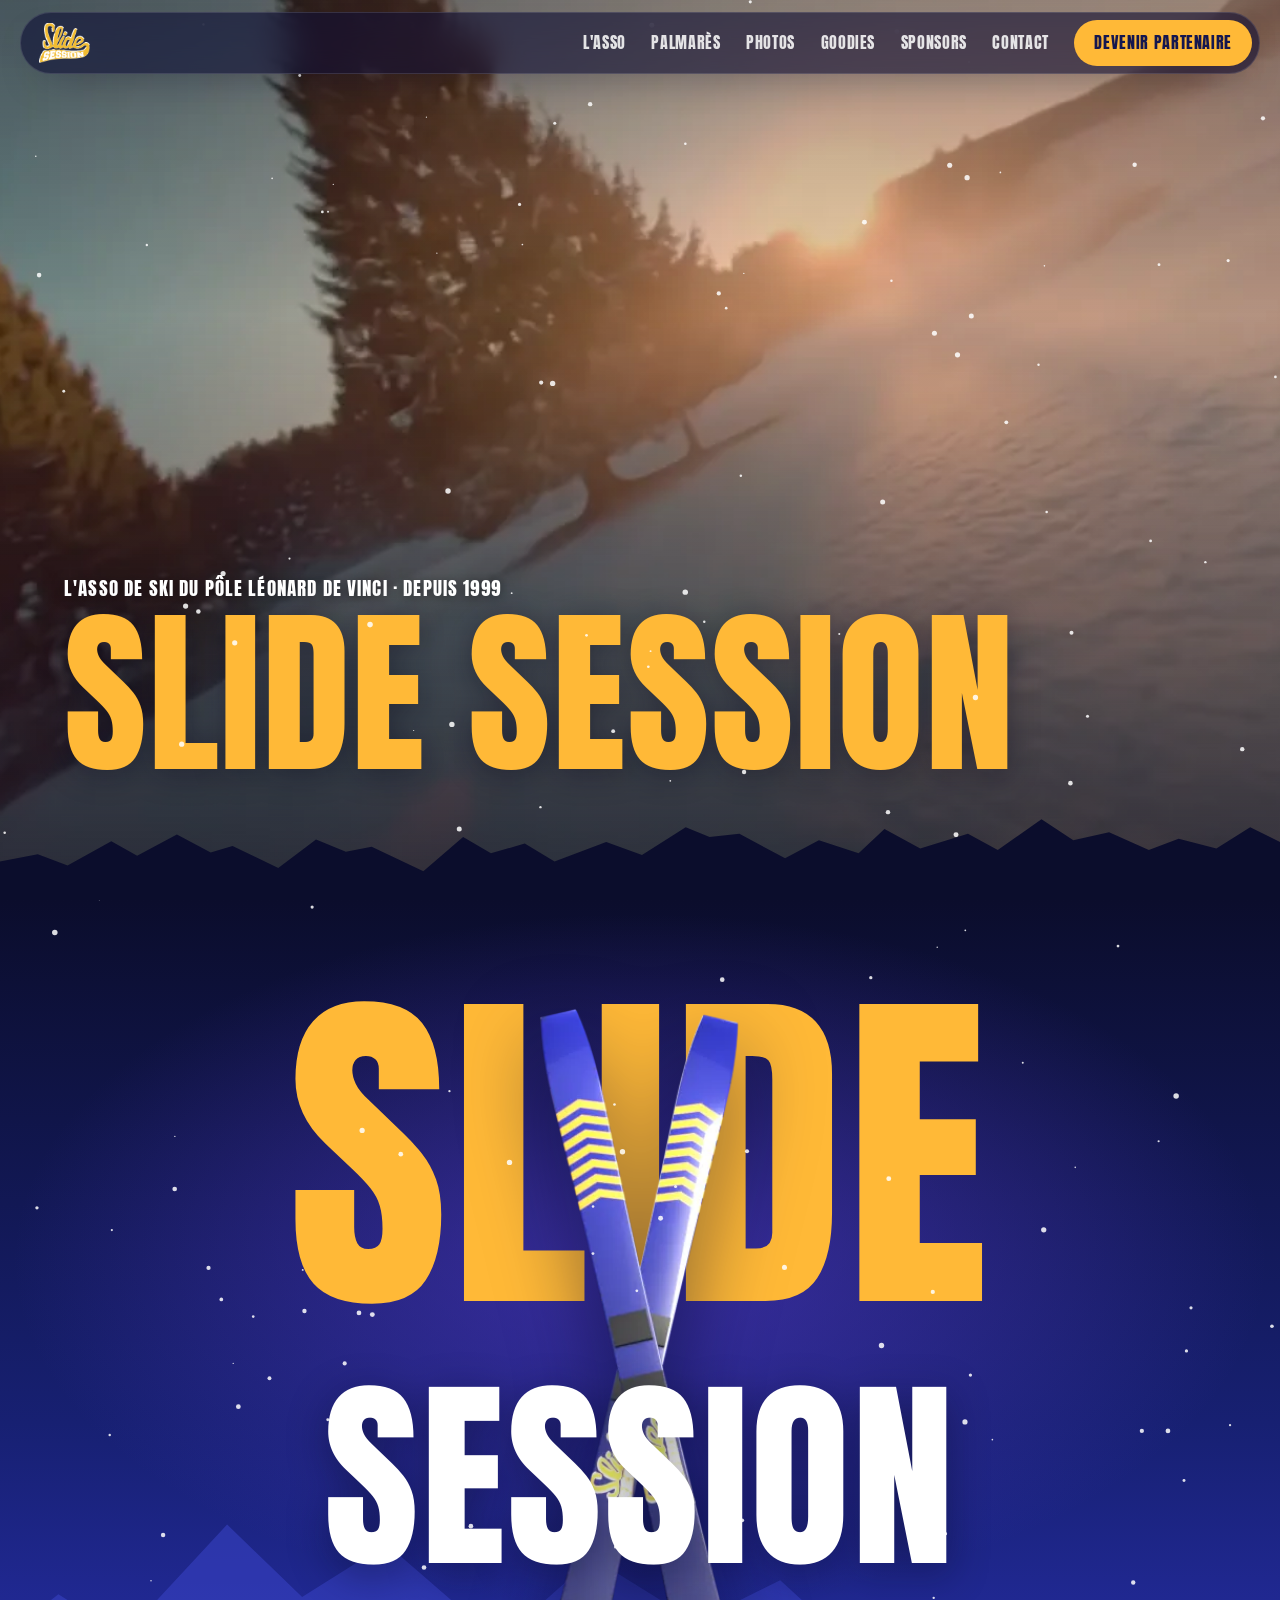
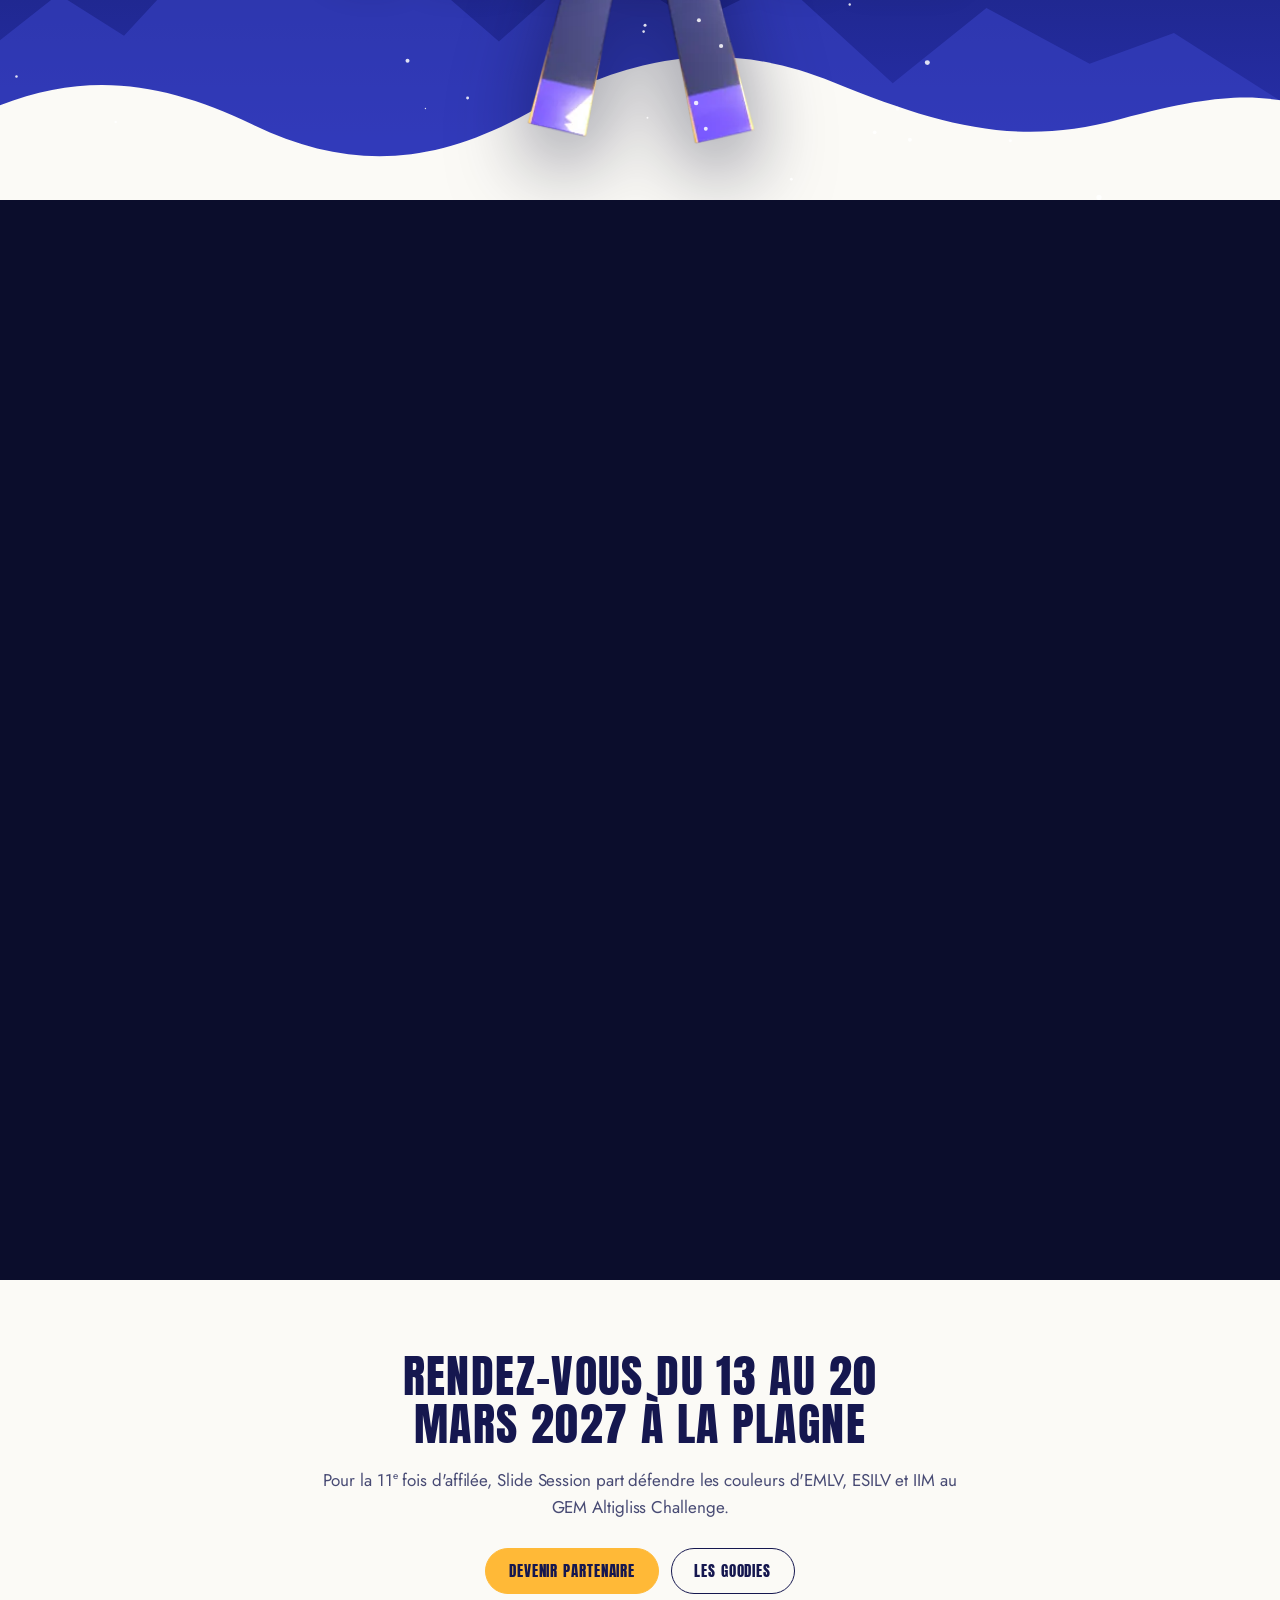
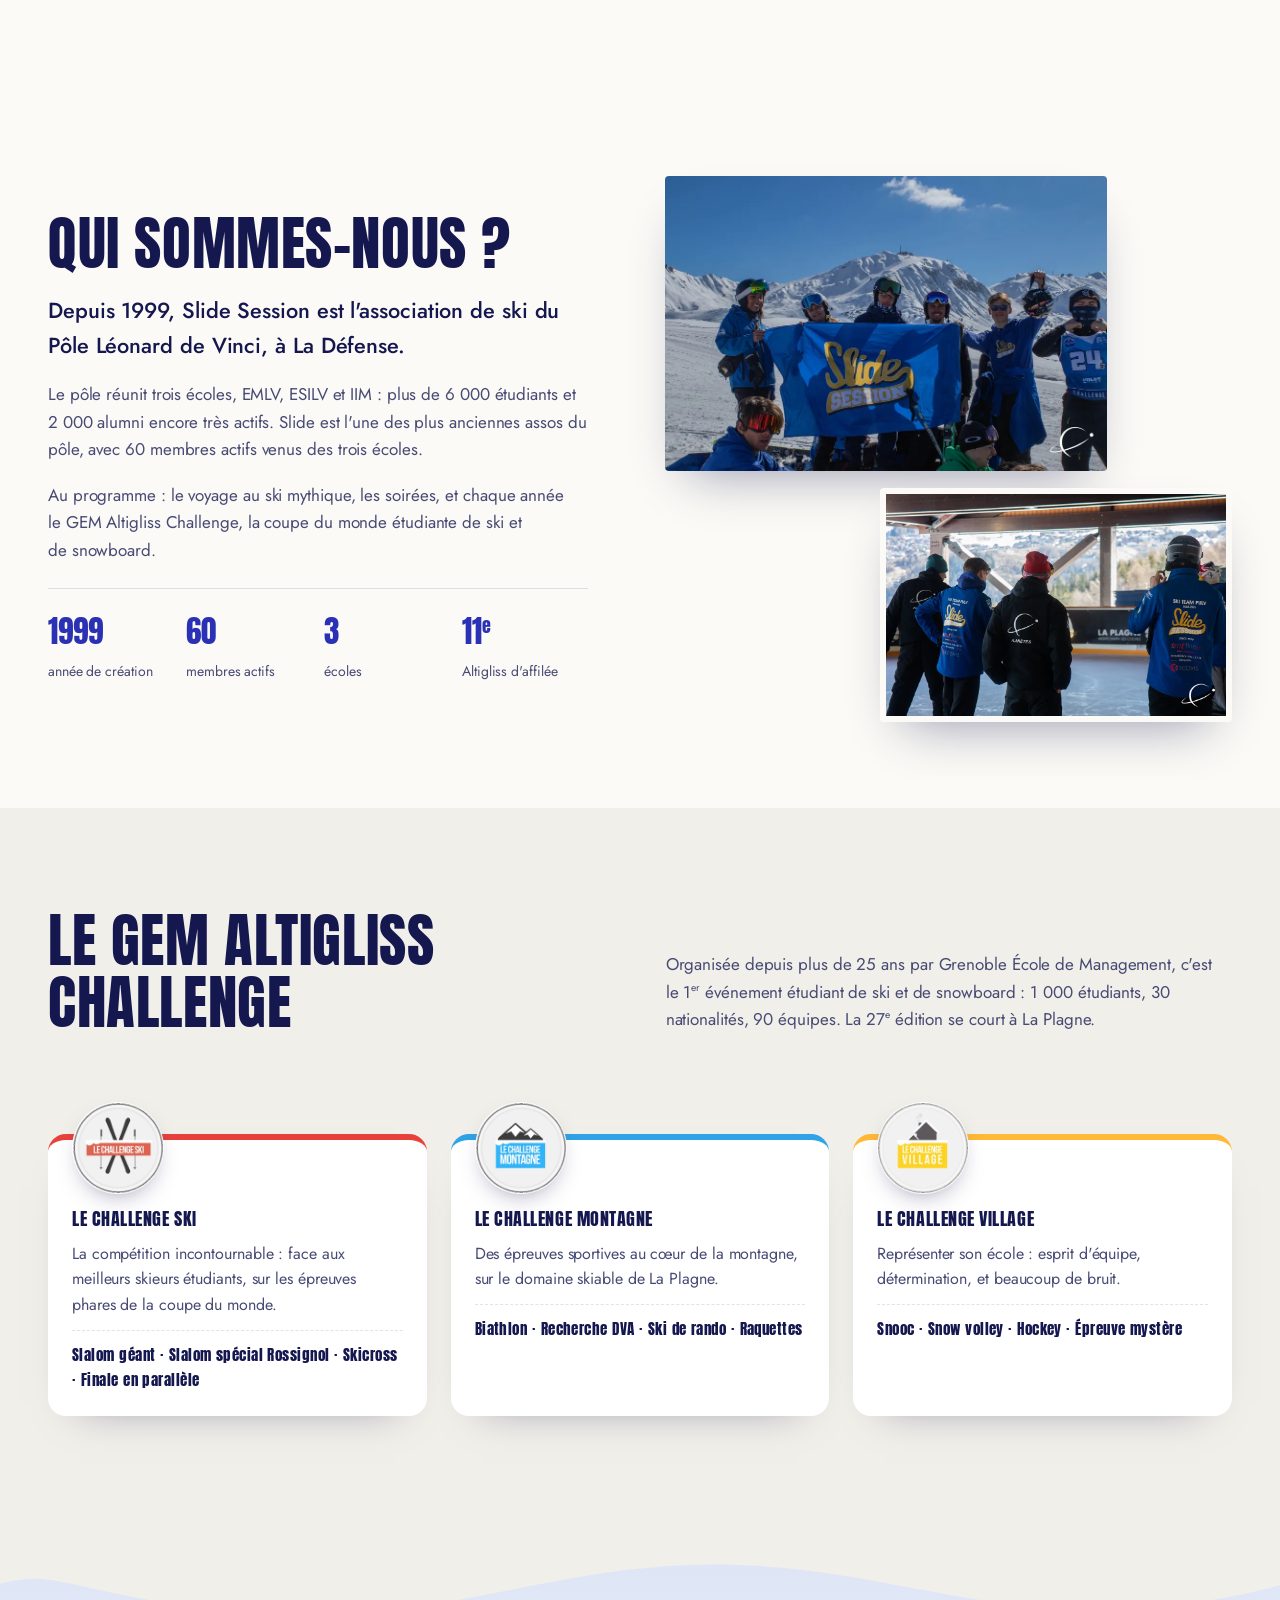
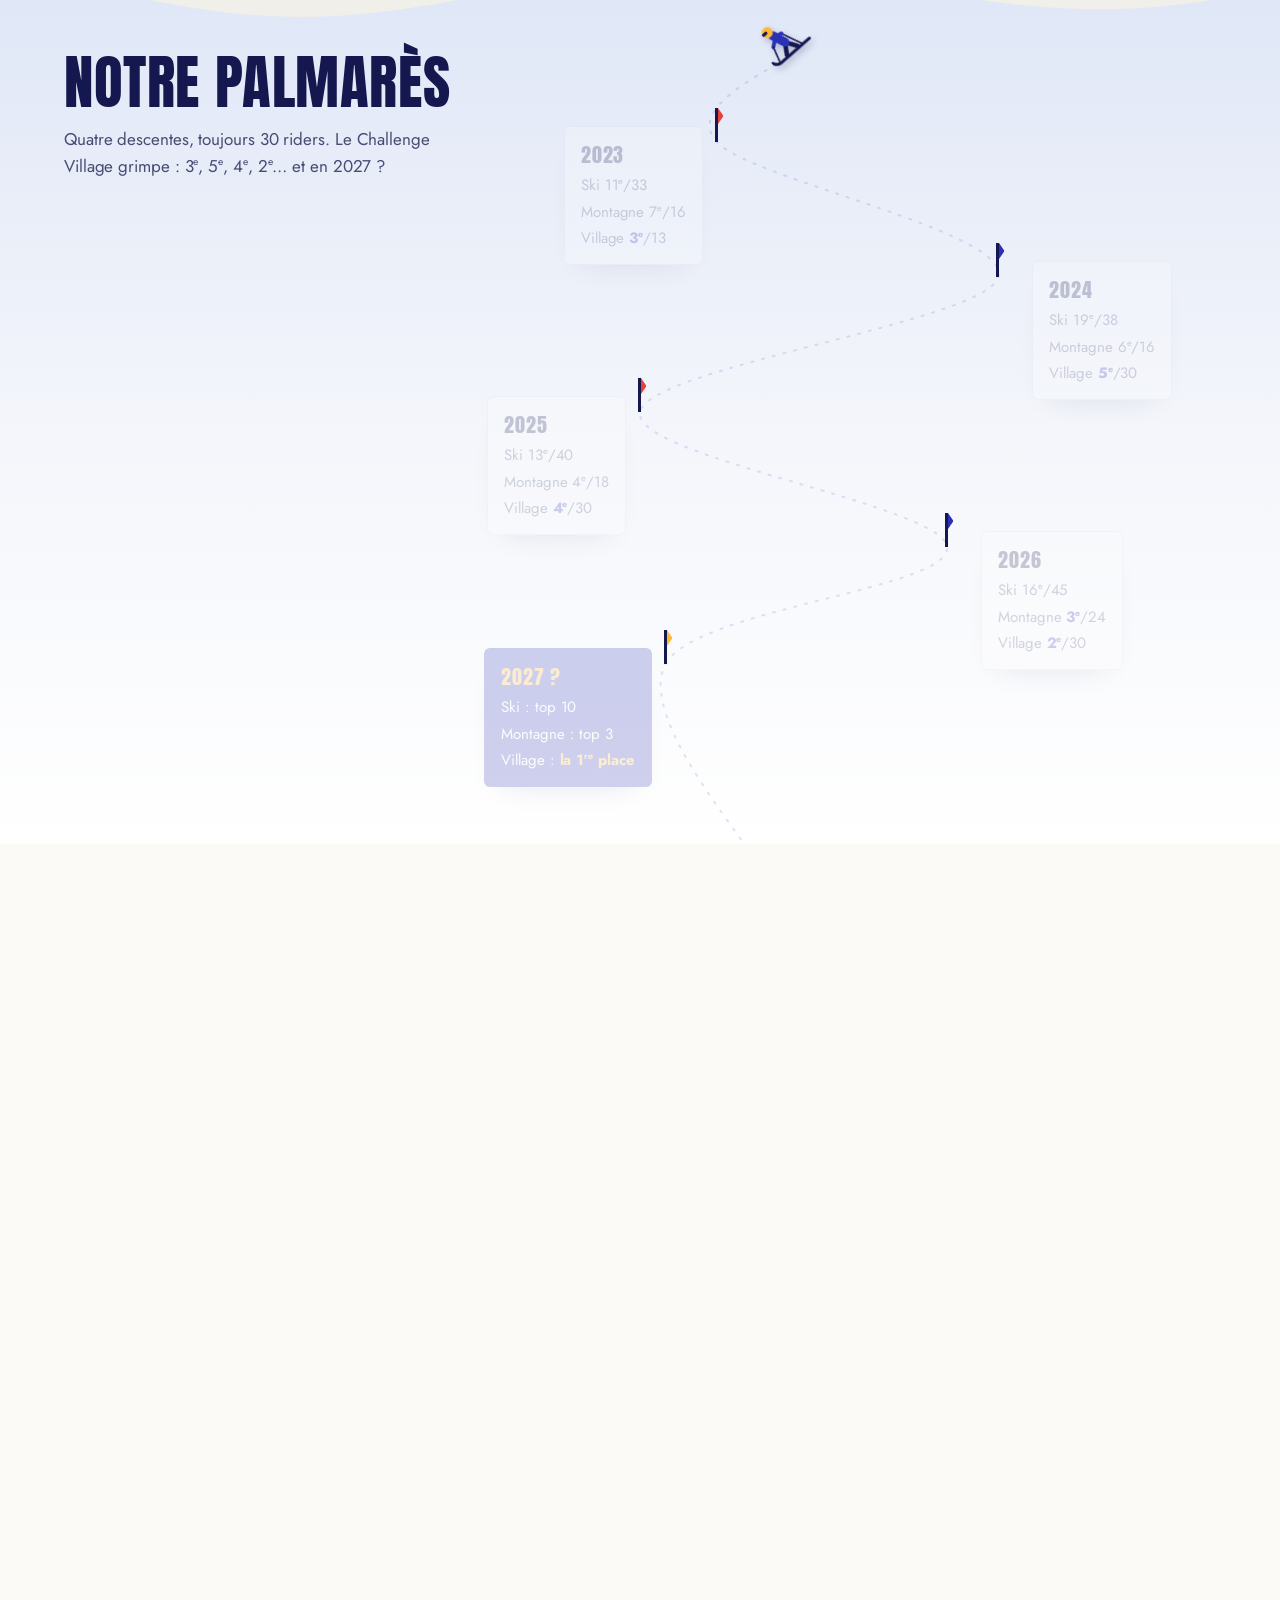
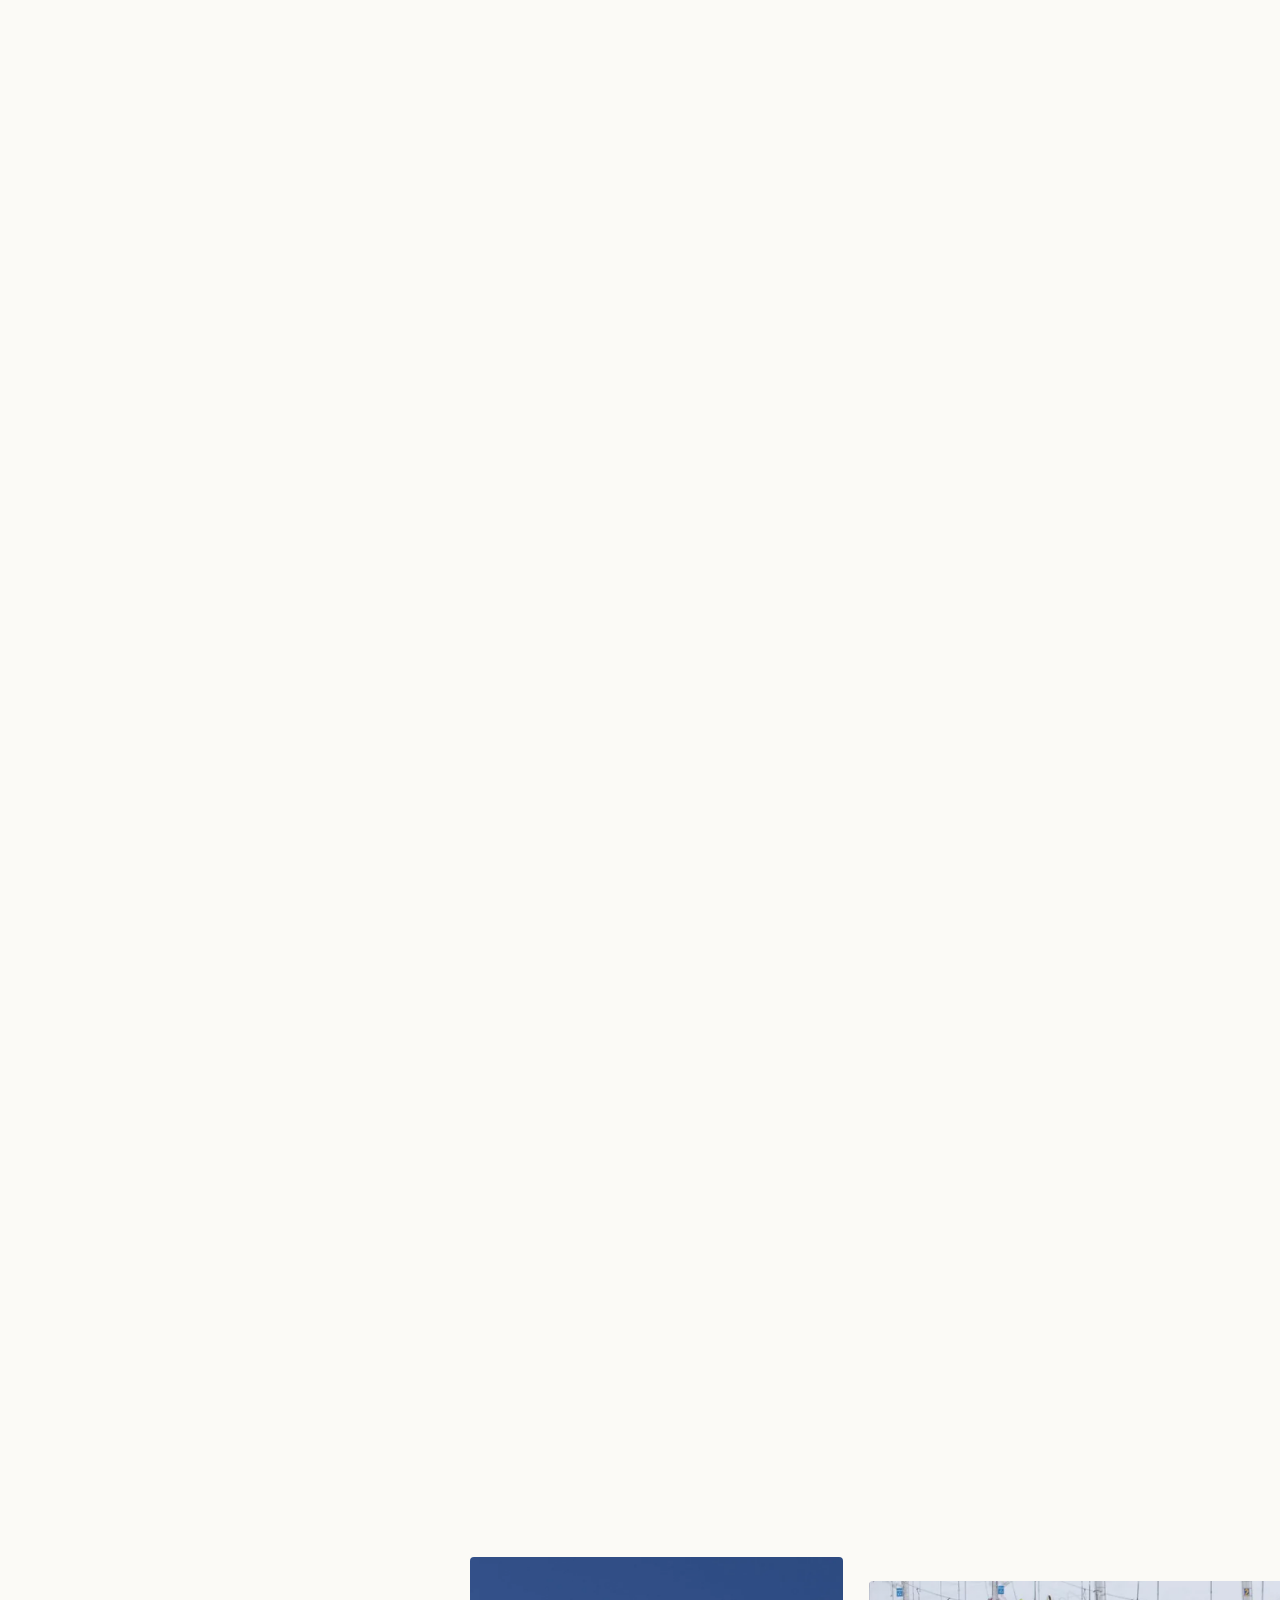
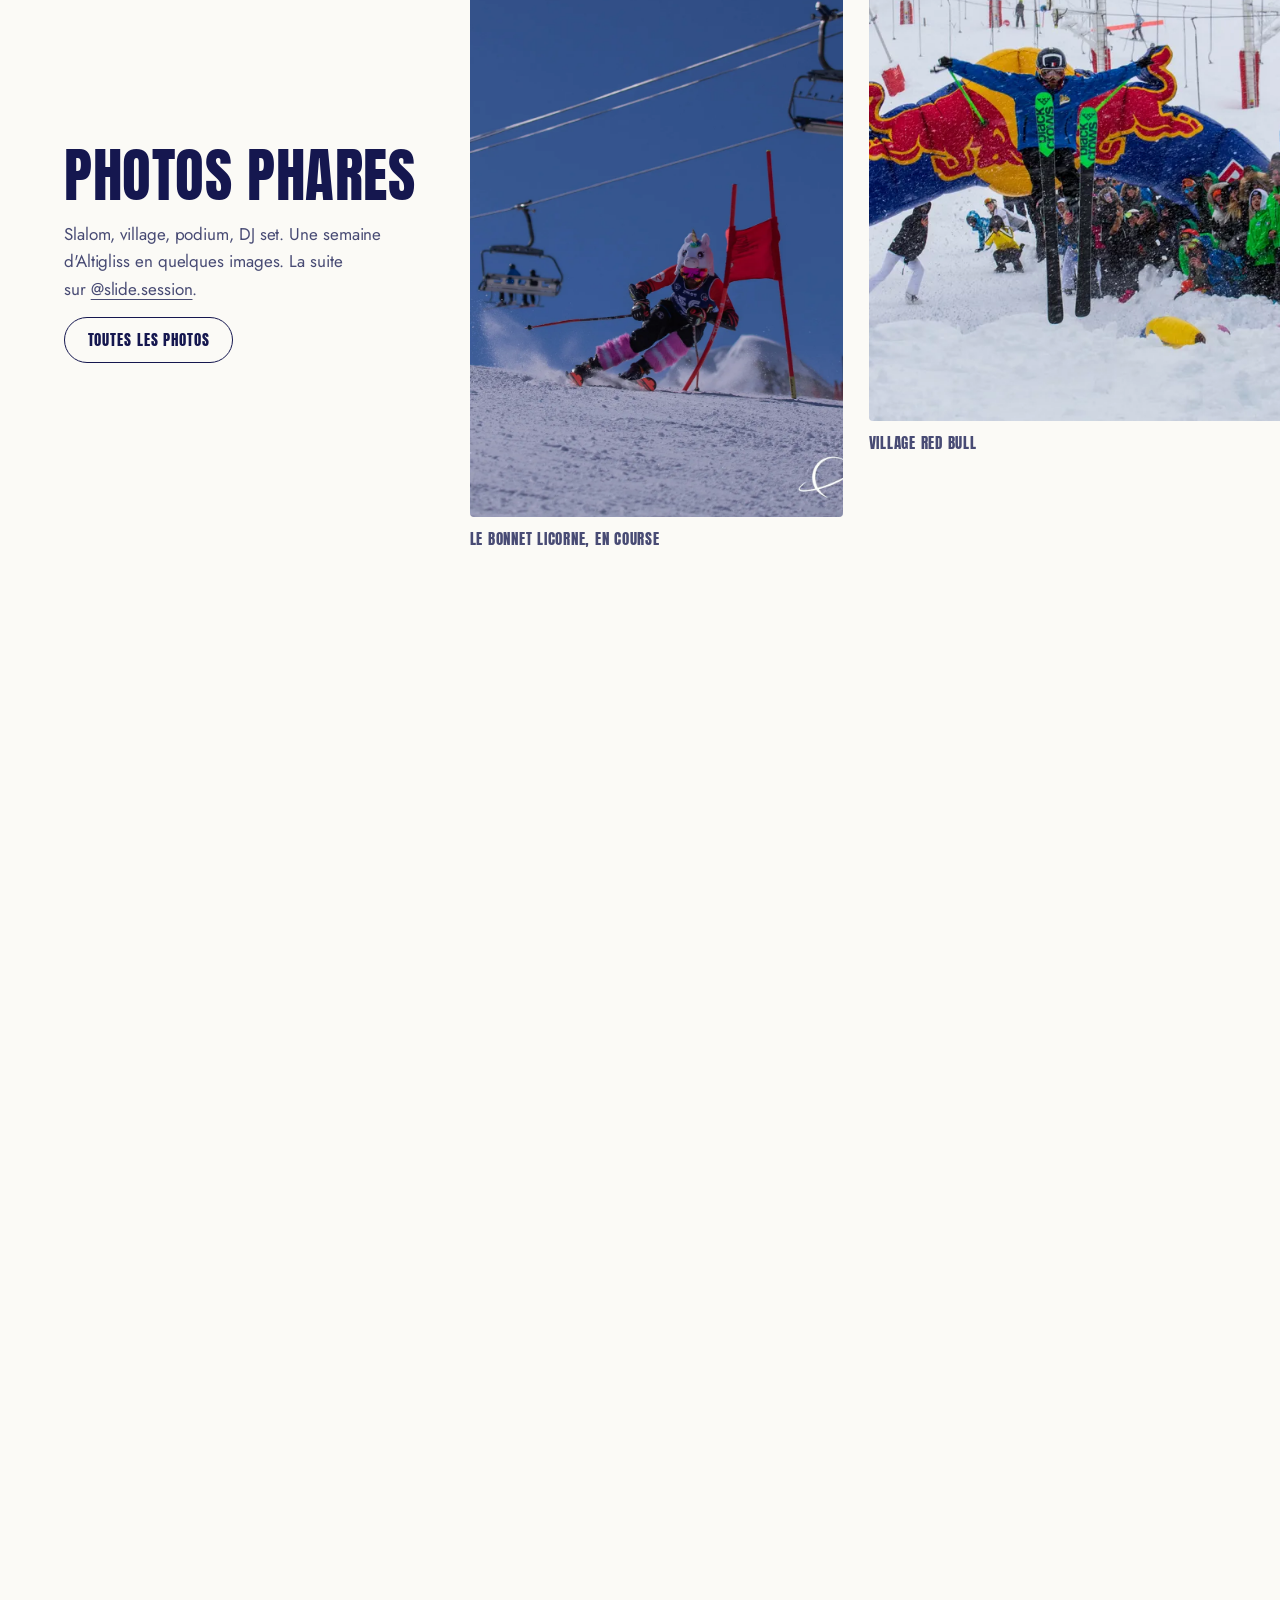
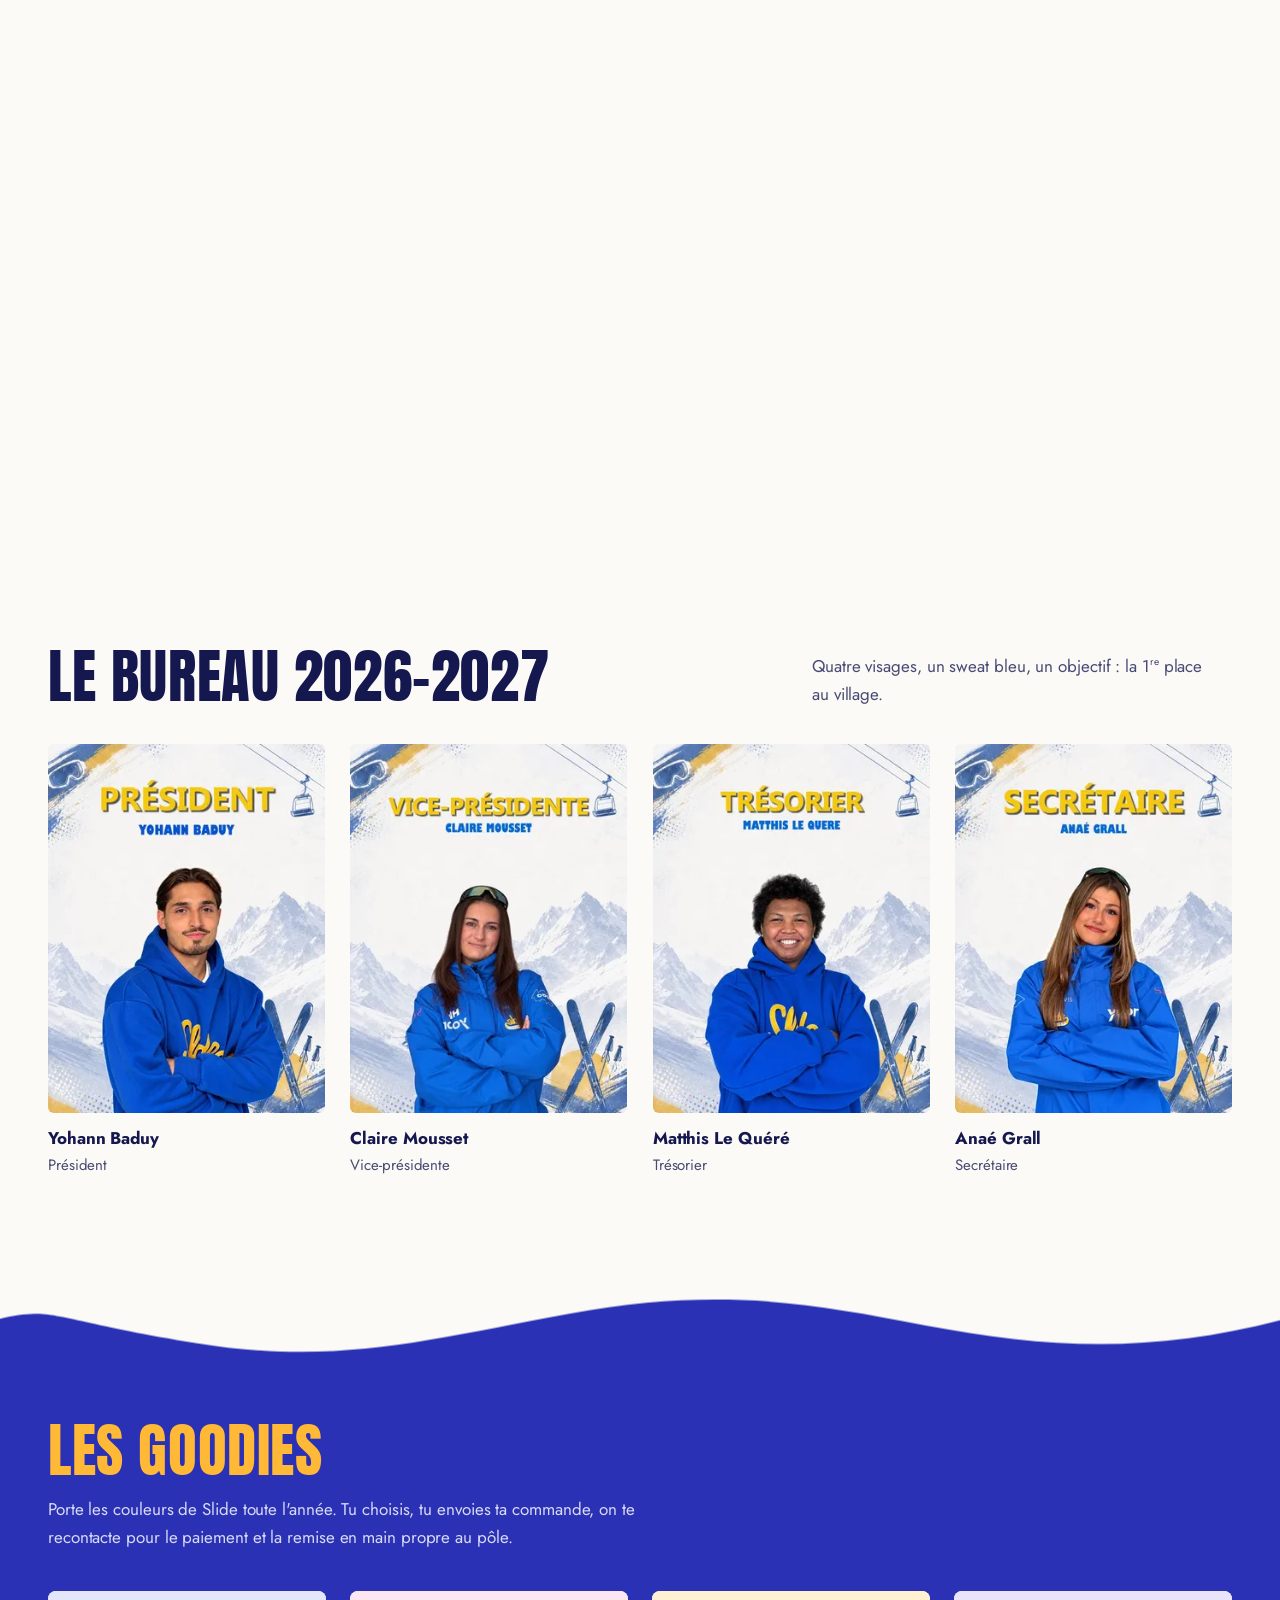
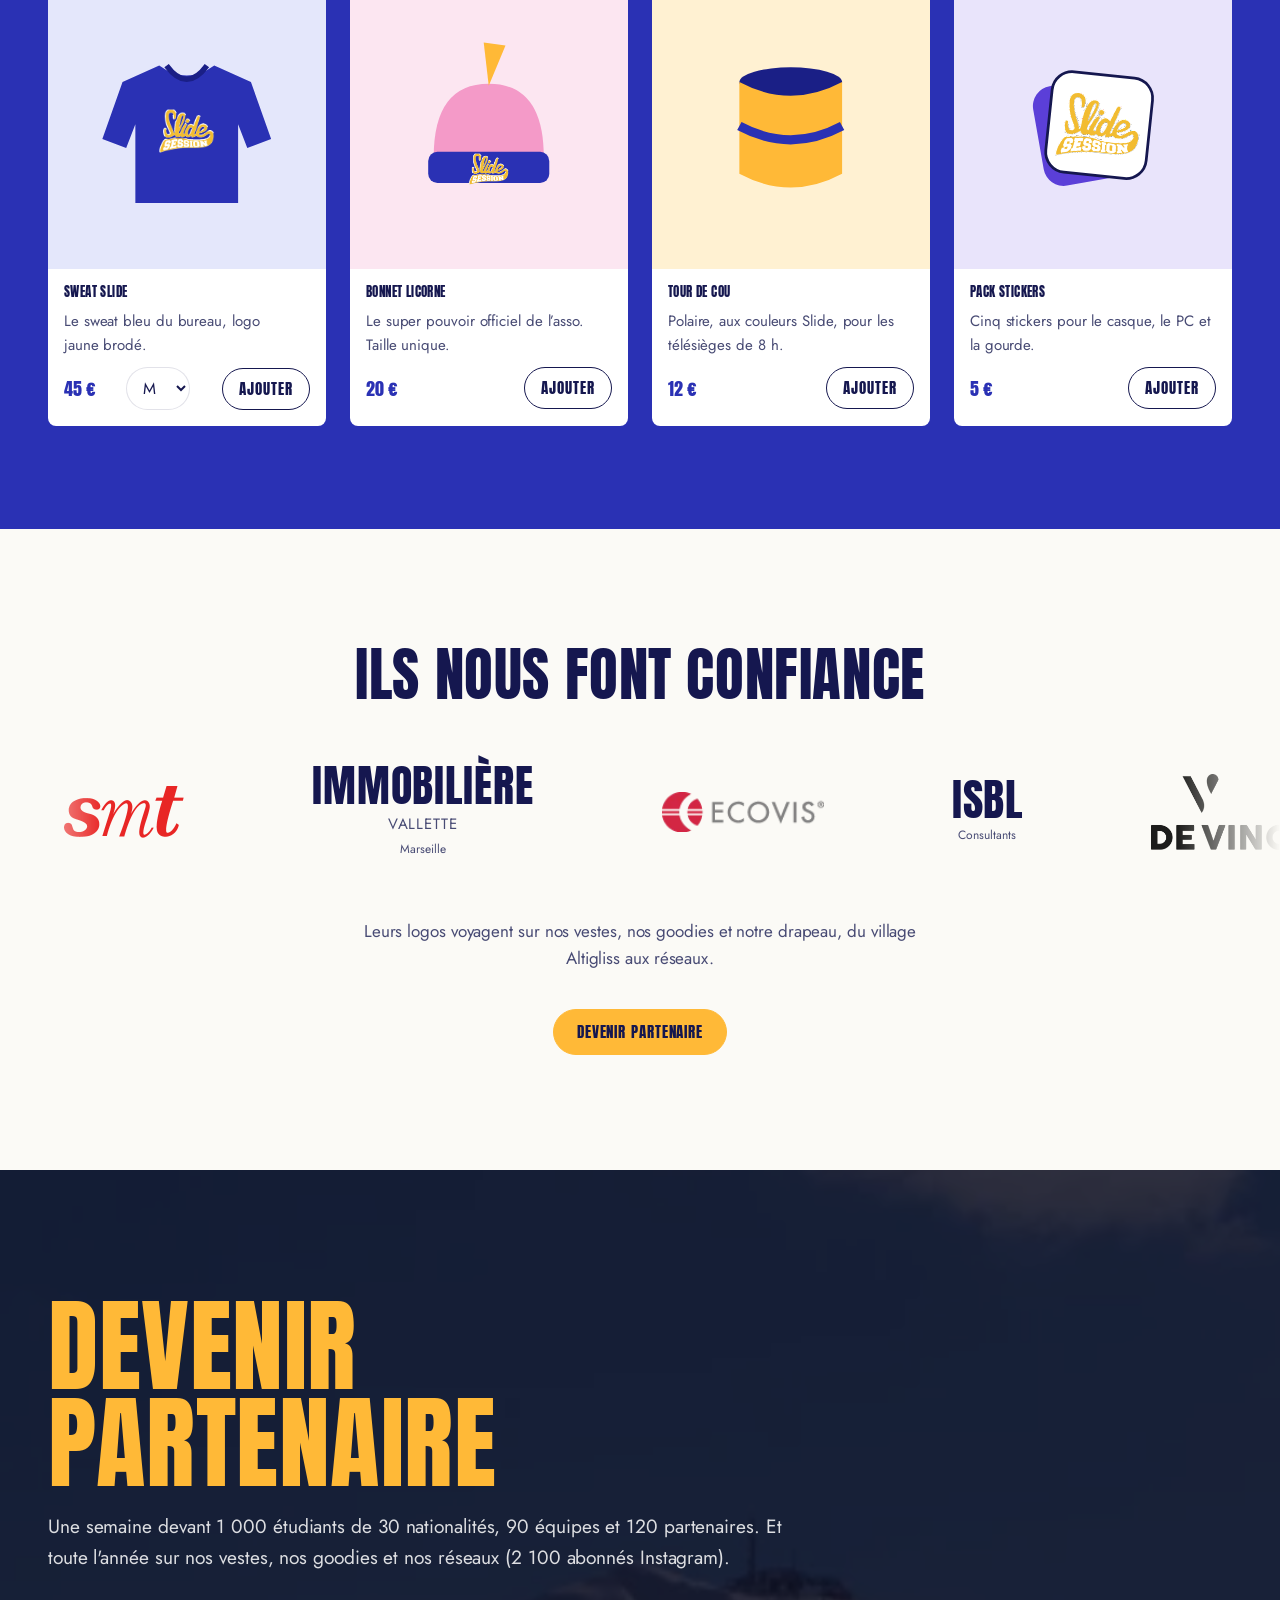
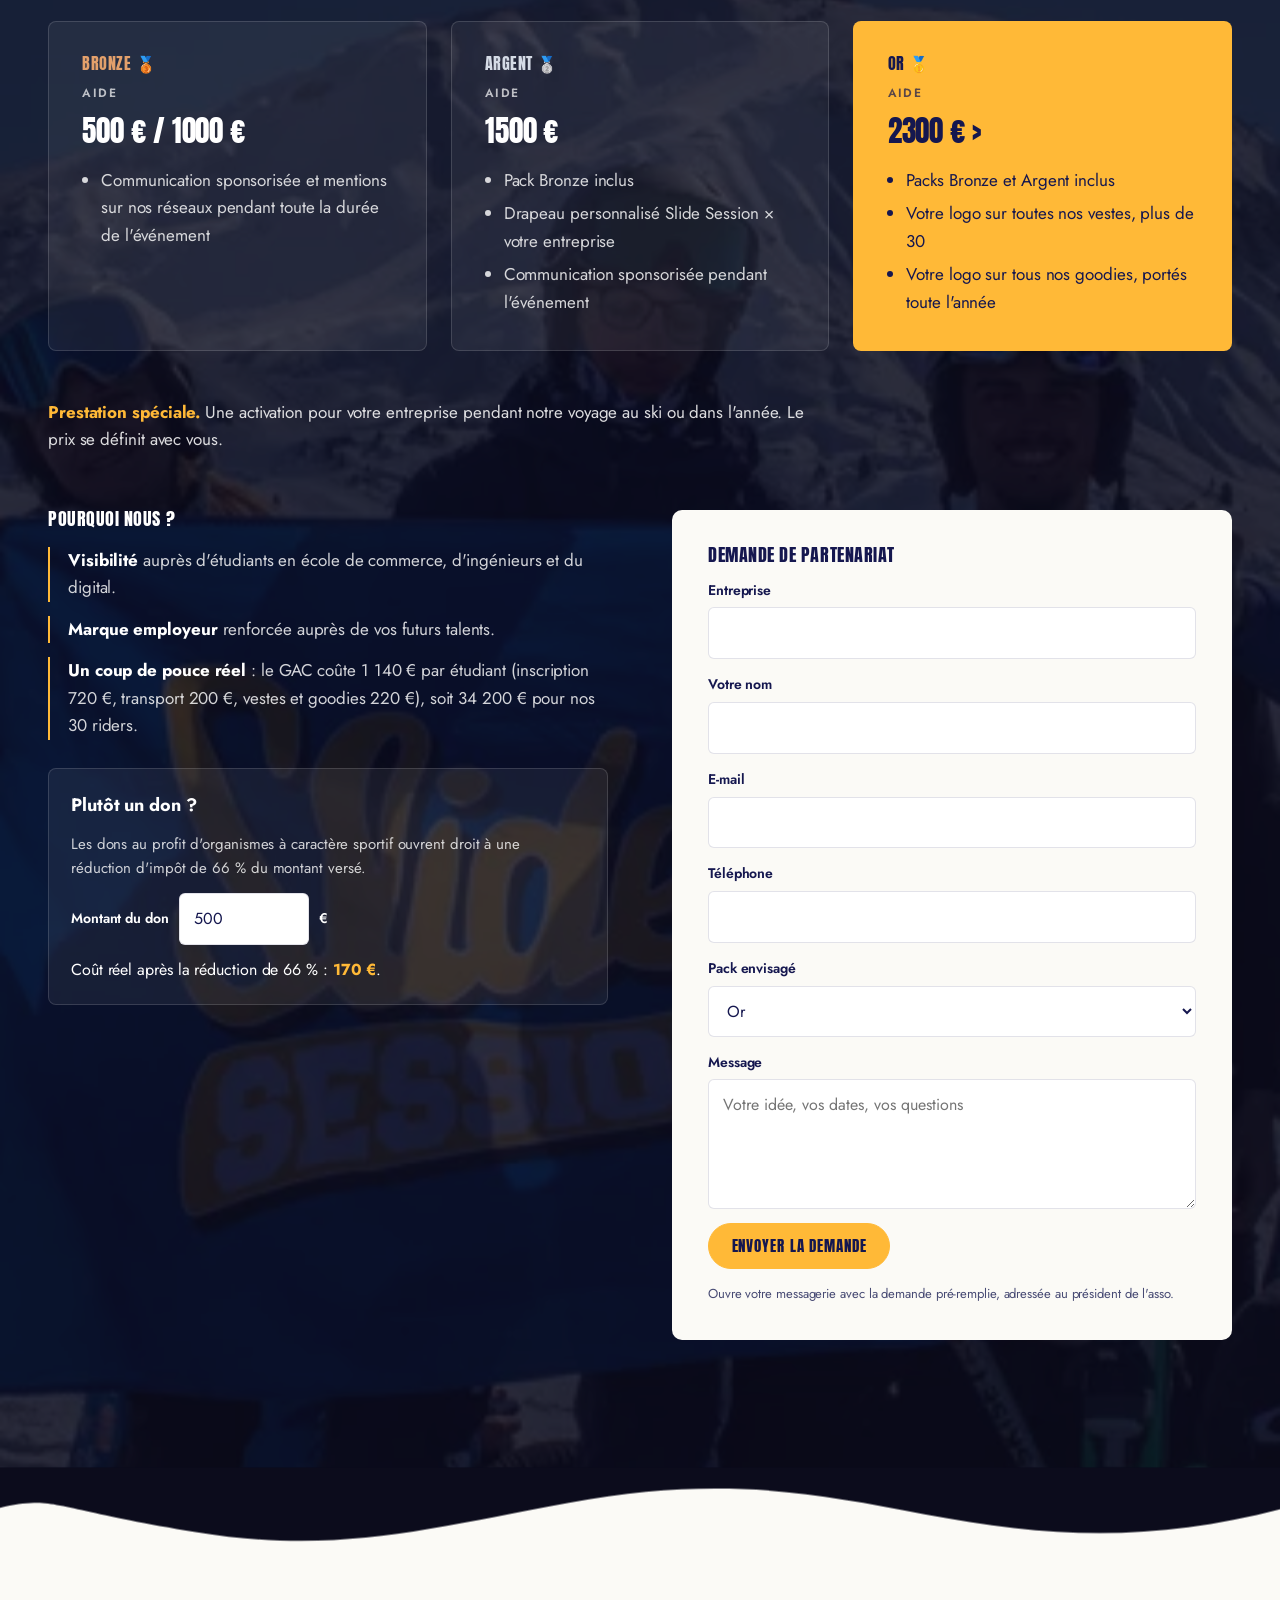
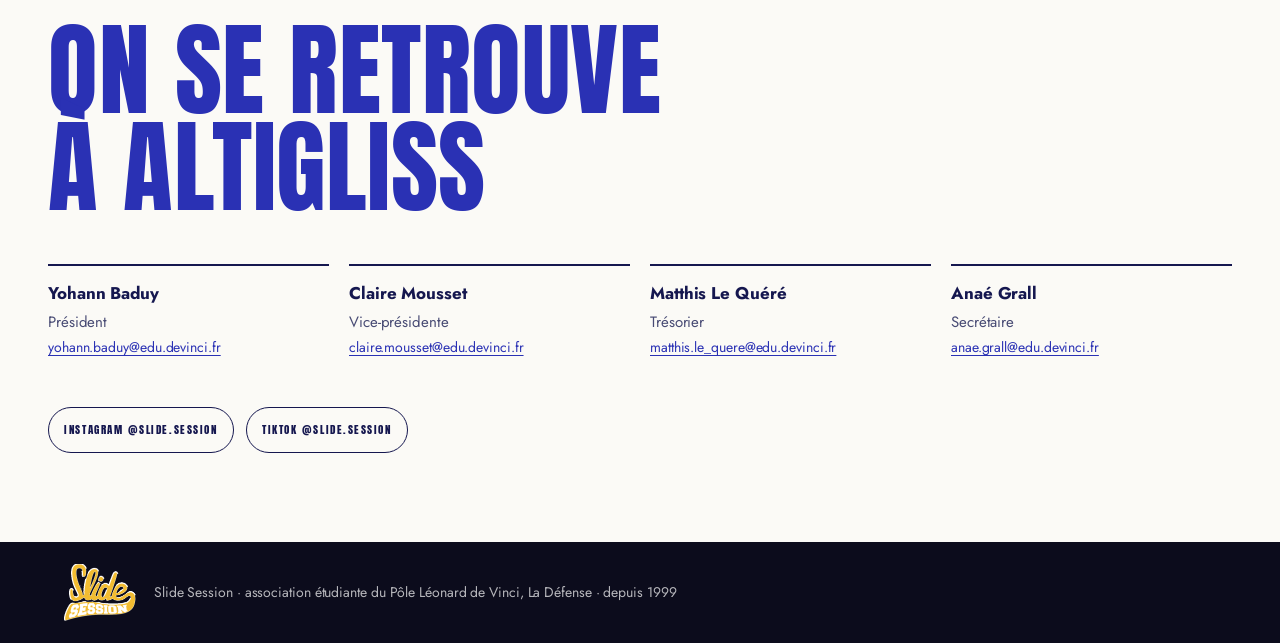
==== commit 5e2898ec: "Packs au format de la plaquette, réduction d'impôt à 66 %, « On se retrouve à Altigliss » Co-Authore" ====
--- a/index.html
+++ b/index.html
@@ -260,18 +260,18 @@
 
       <div class="packs" data-sc-in data-sc-stagger="100">
         <article class="pack pack--bronze">
-          <h3 class="caps">Bronze</h3>
-          <p class="pack__price">500 à 1 000 €</p>
+          <h3 class="caps">Bronze <span aria-hidden="true">🥉</span></h3>
+          <p class="pack__price"><small>Aide</small>500&nbsp;€ / 1000&nbsp;€</p>
           <ul><li>Communication sponsorisée et mentions sur nos réseaux pendant toute la durée de l'événement</li></ul>
         </article>
         <article class="pack pack--argent">
-          <h3 class="caps">Argent</h3>
-          <p class="pack__price">1 500 €</p>
+          <h3 class="caps">Argent <span aria-hidden="true">🥈</span></h3>
+          <p class="pack__price"><small>Aide</small>1500&nbsp;€</p>
           <ul><li>Pack Bronze inclus</li><li>Drapeau personnalisé Slide Session × votre entreprise</li><li>Communication sponsorisée pendant l'événement</li></ul>
         </article>
         <article class="pack pack--or">
-          <h3 class="caps">Or</h3>
-          <p class="pack__price">2 300 € et plus</p>
+          <h3 class="caps">Or <span aria-hidden="true">🥇</span></h3>
+          <p class="pack__price"><small>Aide</small>2300&nbsp;€&nbsp;&gt;</p>
           <ul><li>Packs Bronze et Argent inclus</li><li>Votre logo sur toutes nos vestes, plus de 30</li><li>Votre logo sur tous nos goodies, portés toute l'année</li></ul>
         </article>
       </div>
@@ -287,7 +287,7 @@
           </ul>
           <div class="don">
             <h4>Plutôt un don&nbsp;?</h4>
-            <p>Un don sans contrepartie ouvre droit à une réduction d'impôt : 66 % pour un particulier, 60 % pour une entreprise (sous réserve d'éligibilité de l'association).</p>
+            <p>Les dons au profit d'organismes à caractère sportif ouvrent droit à une réduction d'impôt de 66&nbsp;% du montant versé.</p>
             <label class="don__calc">Montant du don <input type="number" min="0" step="50" value="500" inputmode="numeric"> €</label>
             <p class="don__out" aria-live="polite"></p>
           </div>
@@ -312,7 +312,7 @@
   <section class="close" id="contact">
     <svg class="ridge ridge--top" aria-hidden="true"><use href="#ridge" width="100%" height="100%"/></svg>
     <div class="wrap">
-      <h2 class="caps caps--xl" data-sc-in>On se retrouve<br>à La Plagne</h2>
+      <h2 class="caps caps--xl" data-sc-in>On se retrouve<br>à Altigliss</h2>
       <ul class="contacts" data-sc-in data-sc-stagger="80">
         <li><b>Yohann Baduy</b><span>Président</span><a href="mailto:yohann.baduy@edu.devinci.fr">yohann.baduy@edu.devinci.fr</a></li>
         <li><b>Claire Mousset</b><span>Vice-présidente</span><a href="mailto:claire.mousset@edu.devinci.fr">claire.mousset@edu.devinci.fr</a></li>
--- a/site.css
+++ b/site.css
@@ -339,3 +339,6 @@
   .sk__stage { position: relative; }
   .sk__skis { display: none; }
 }
+
+.pack__price small { display: block; margin-bottom: 4px; font-family: var(--sc-font-text); font-size: 12px; font-weight: 600; letter-spacing: .12em; text-transform: uppercase; opacity: .7; }
+.pack__price { font-variant-numeric: tabular-nums; }
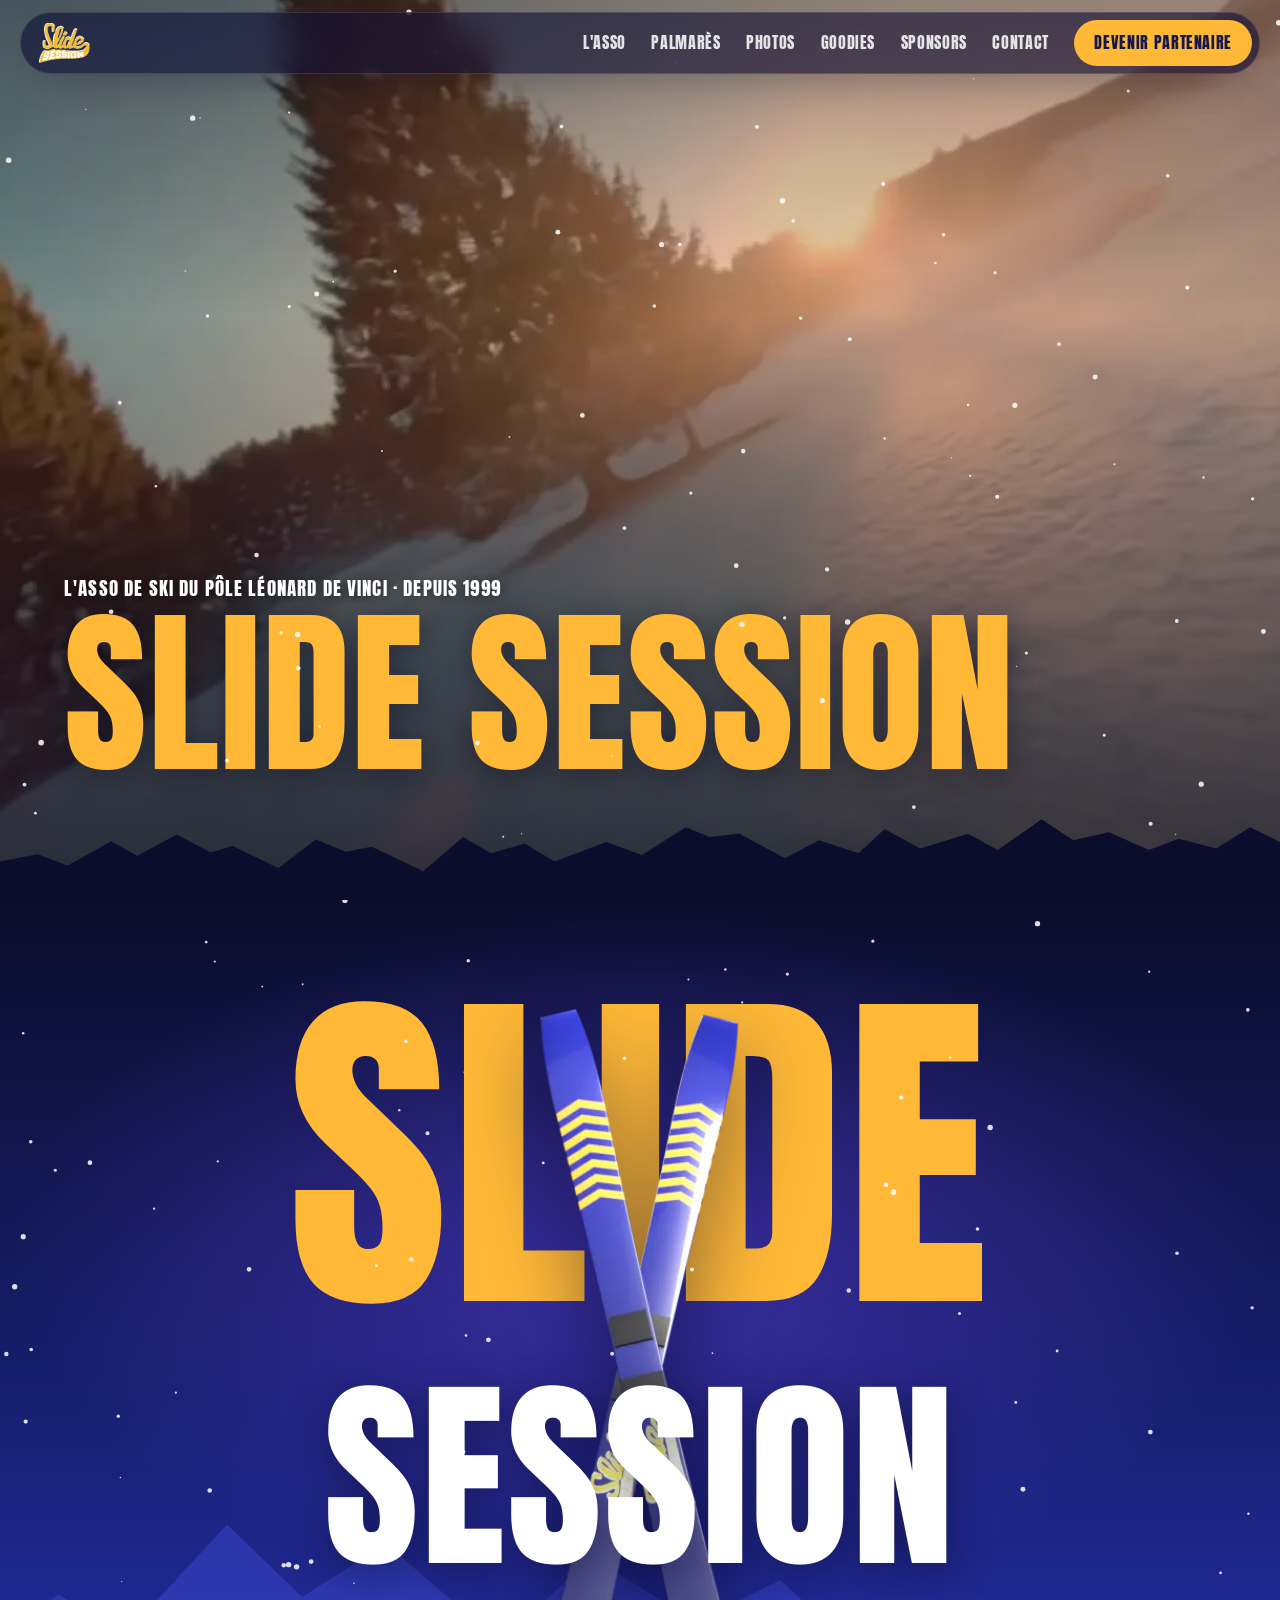
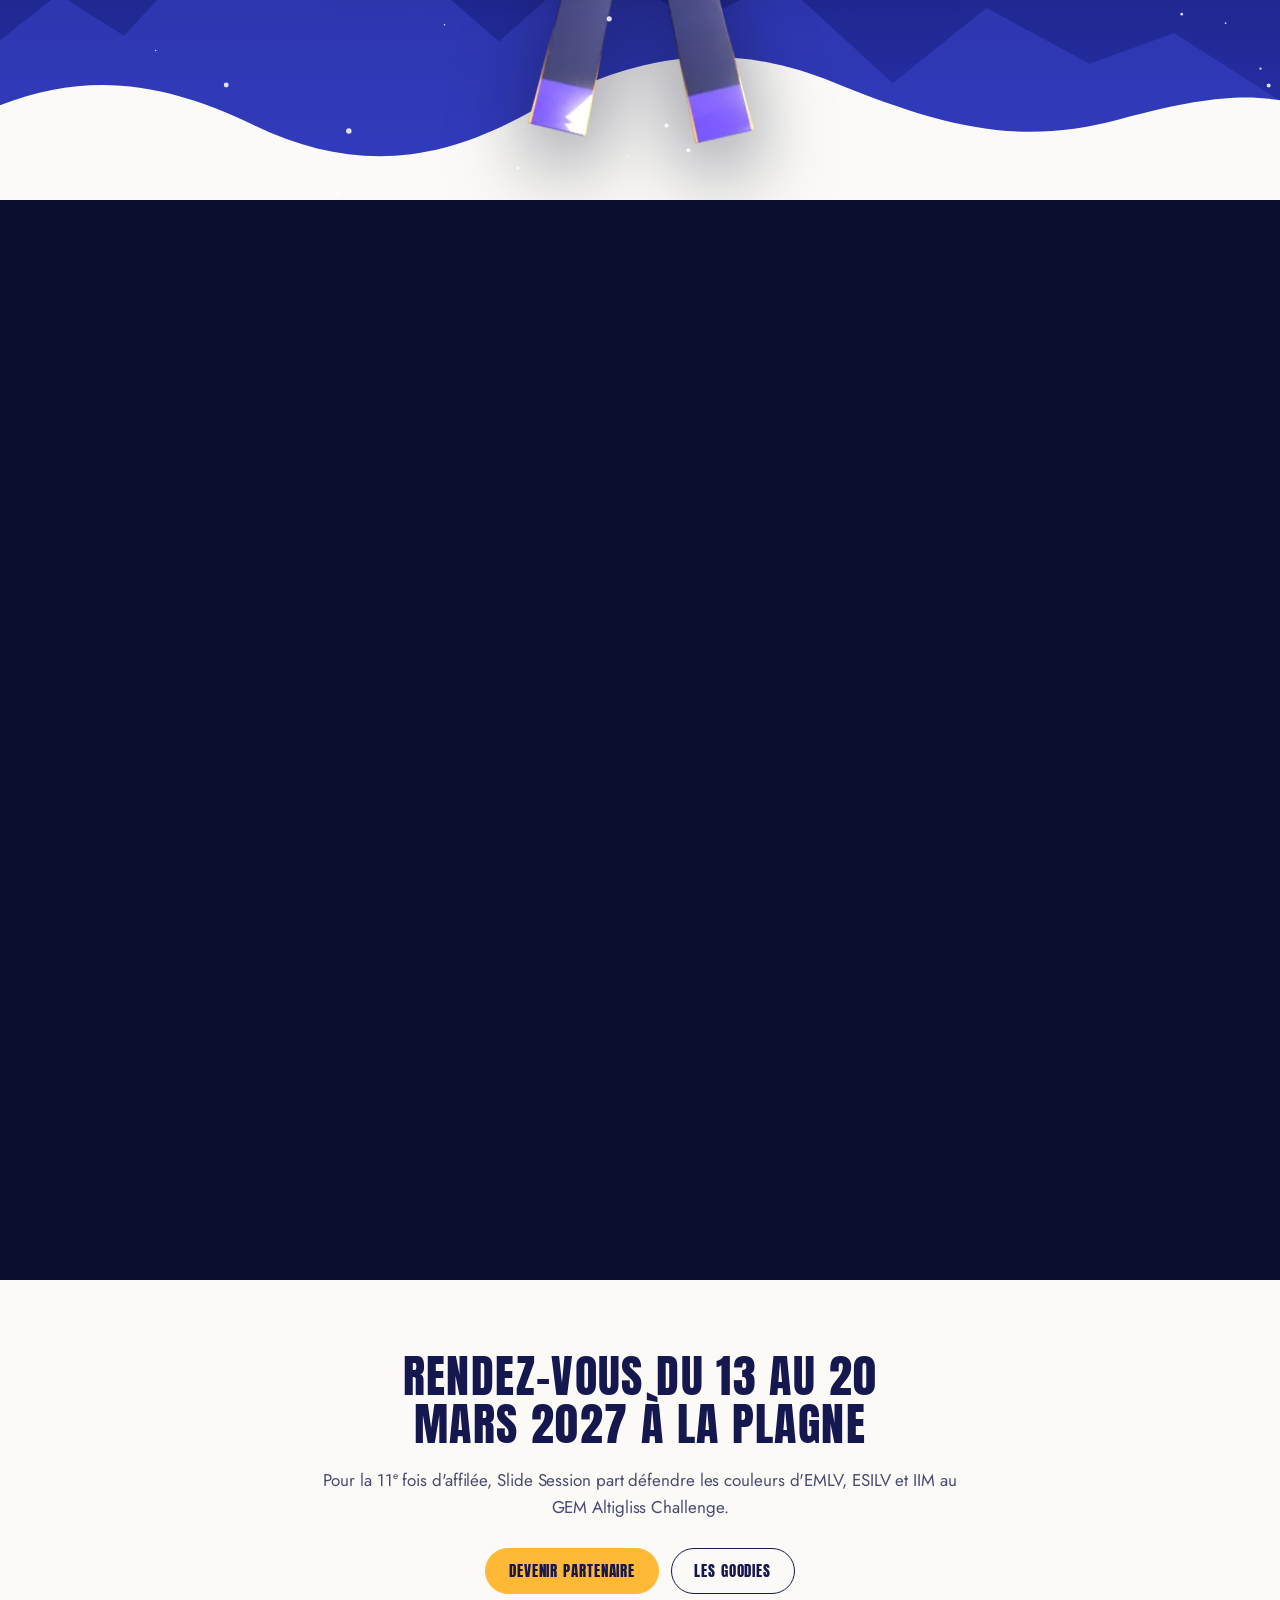
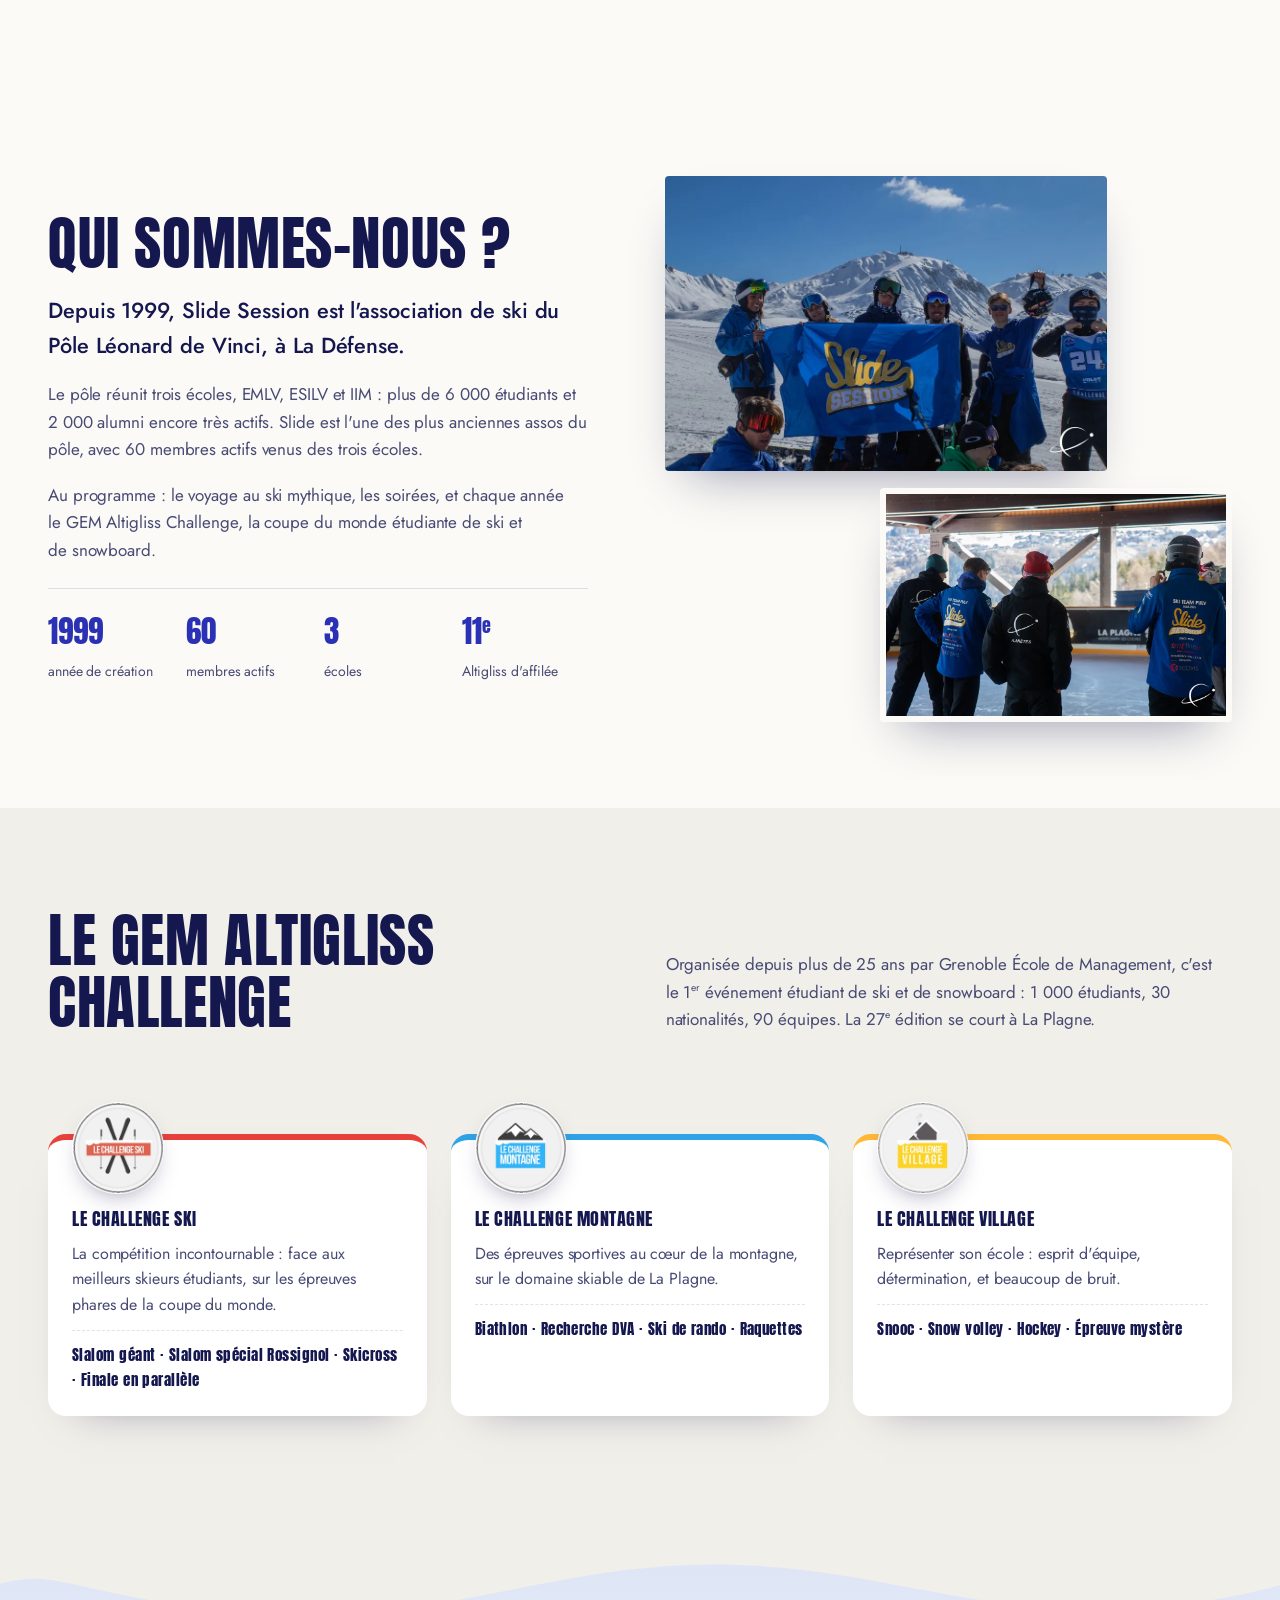
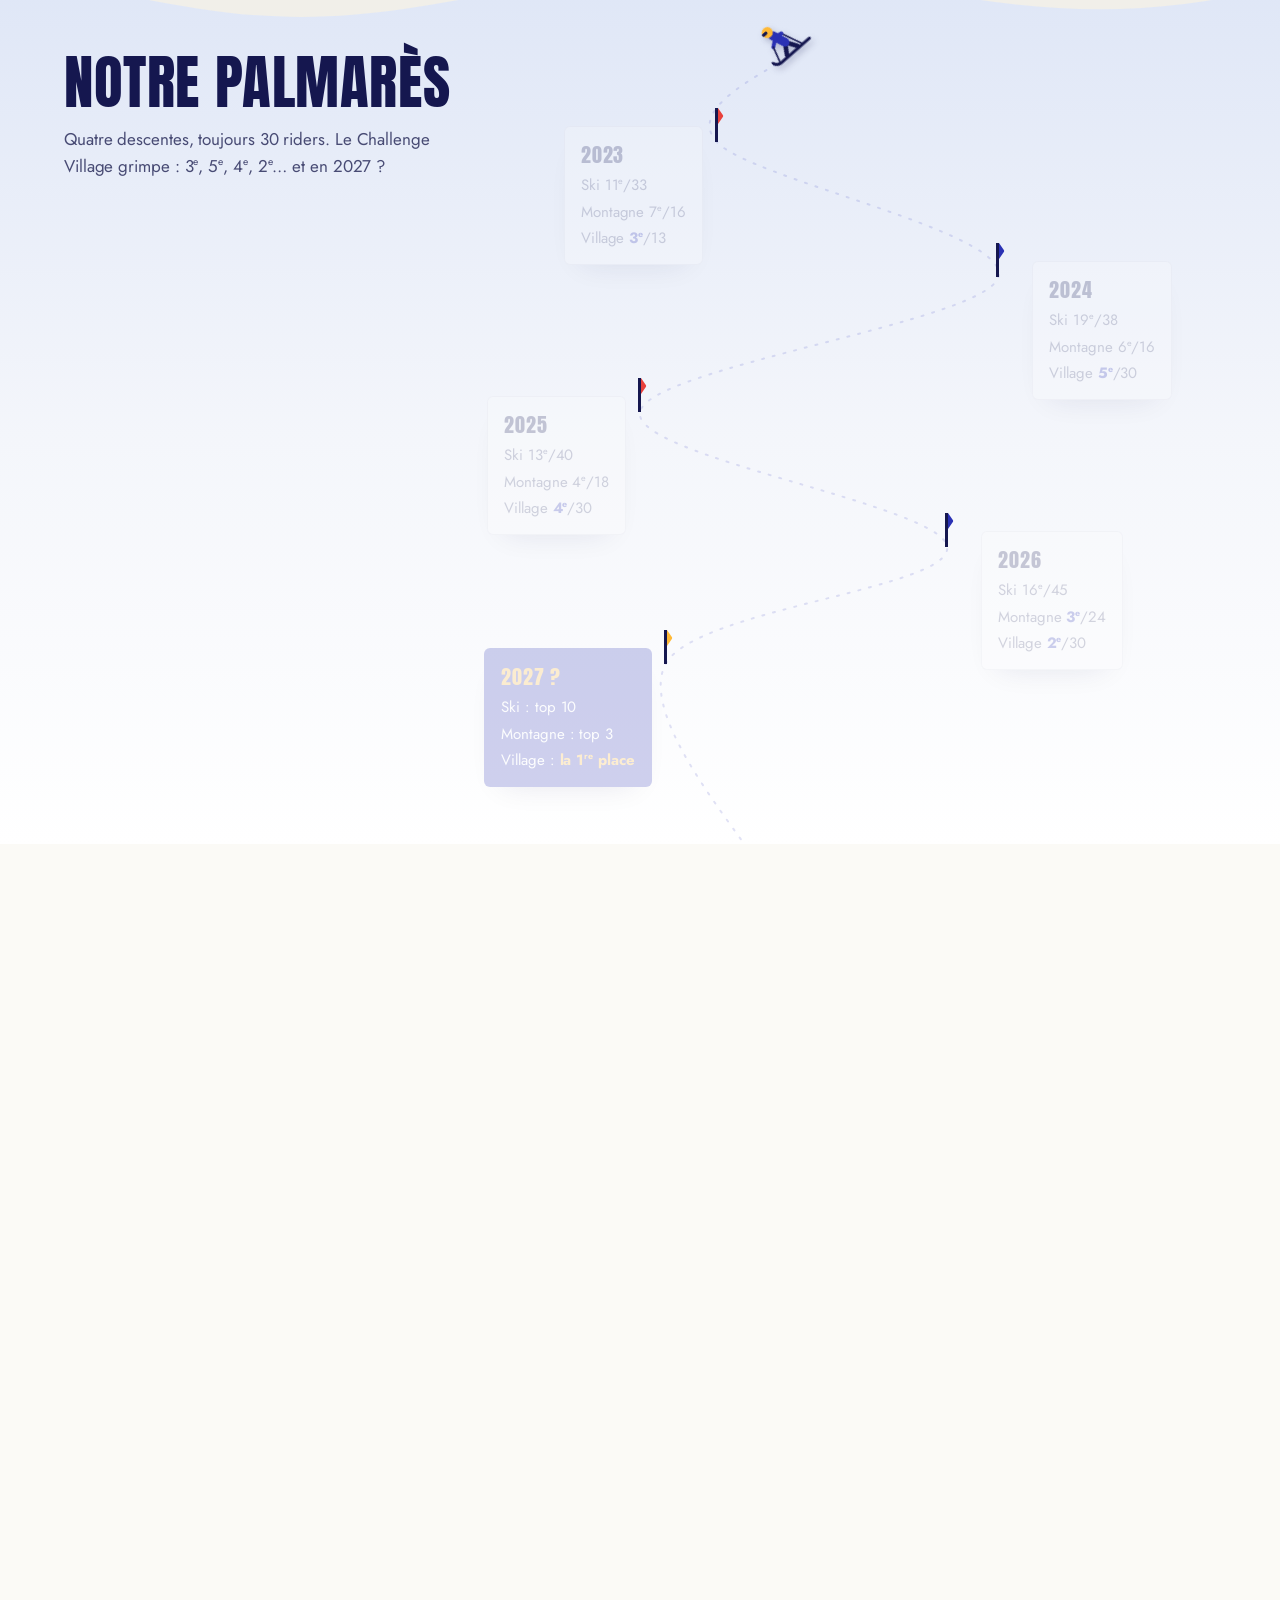
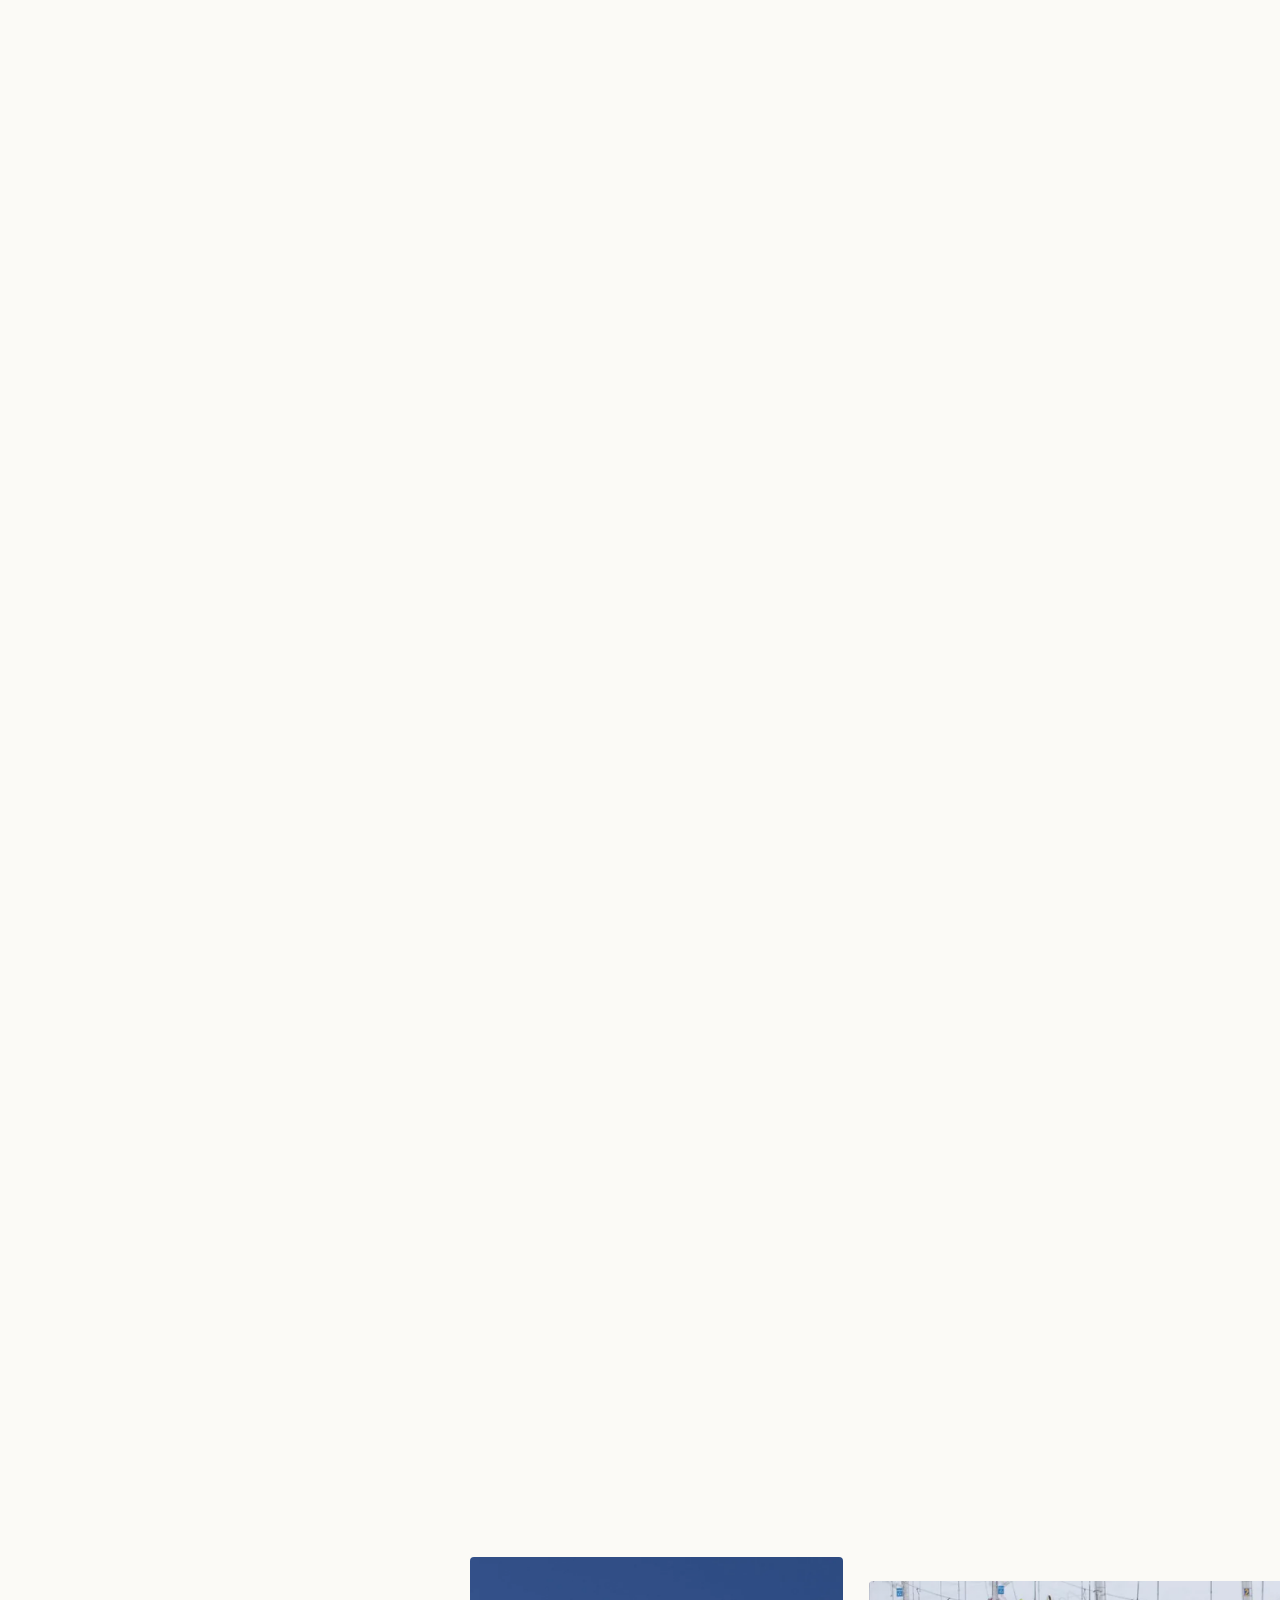
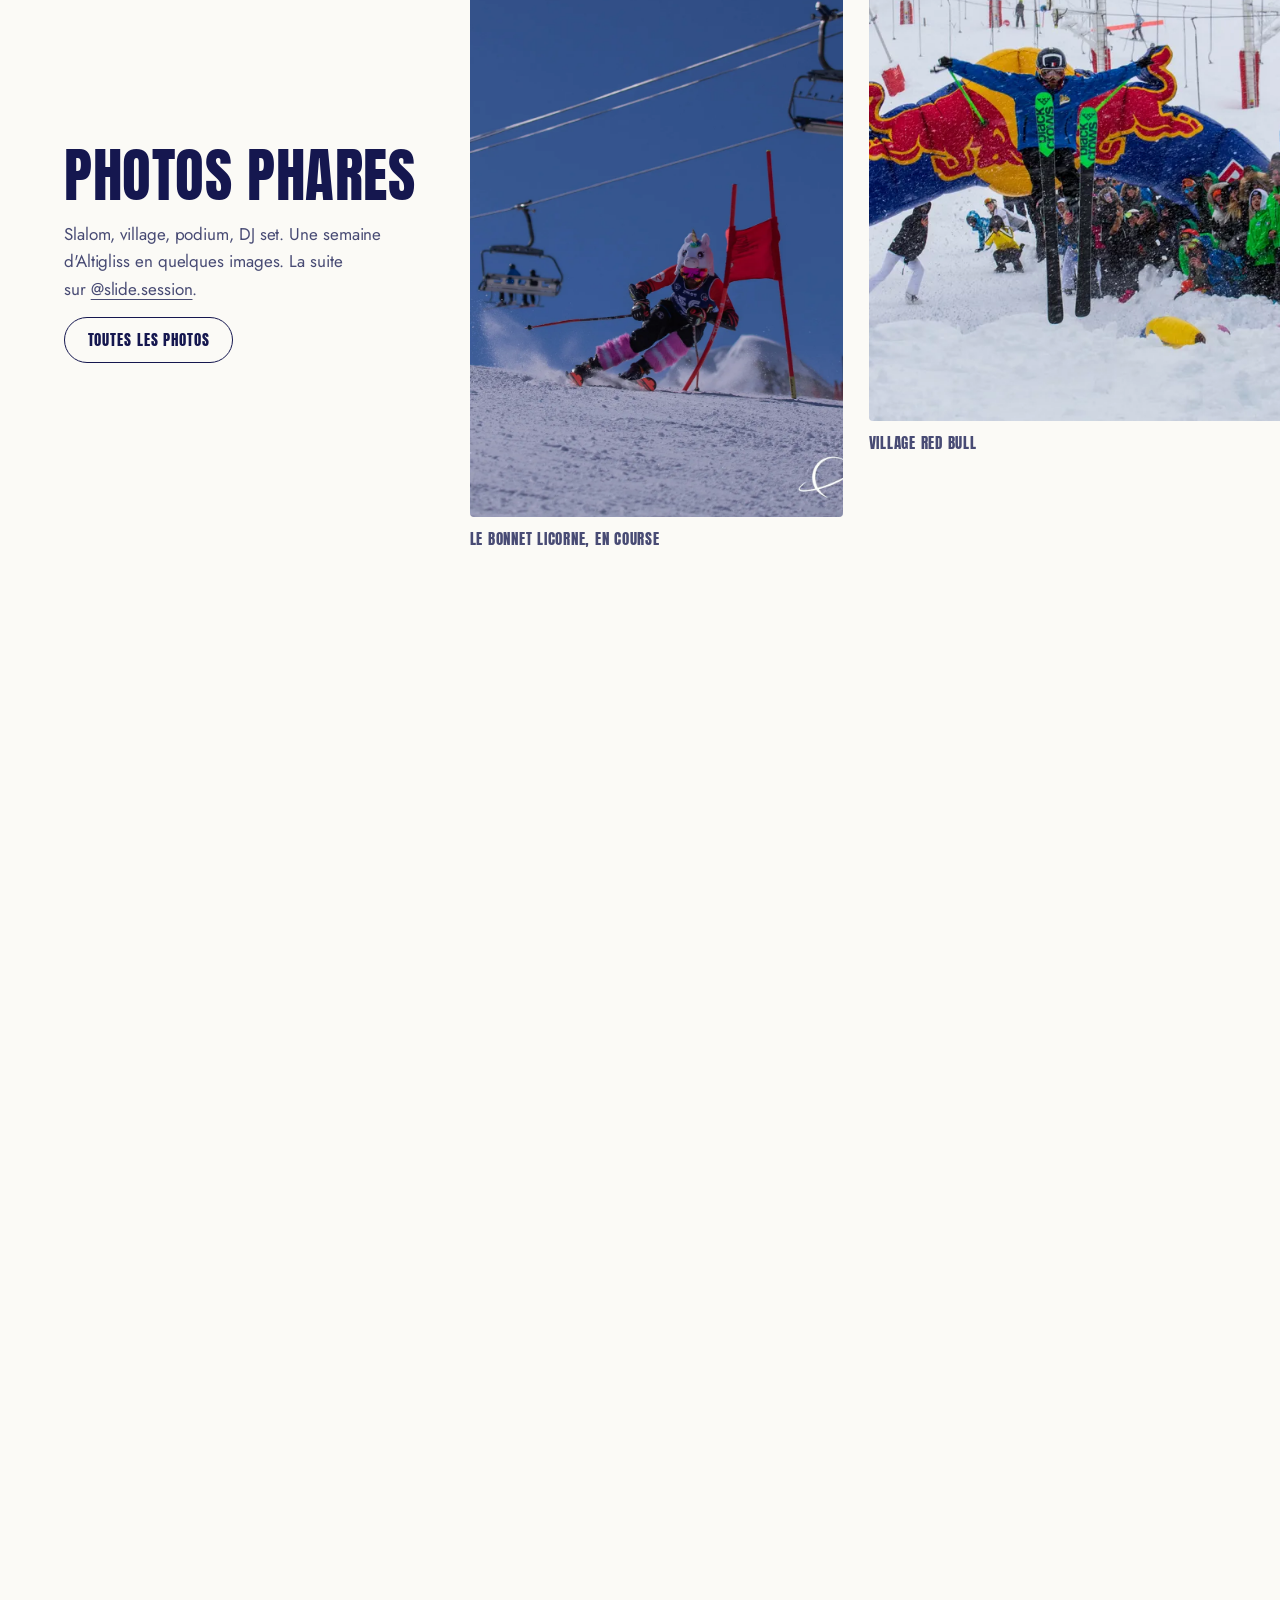
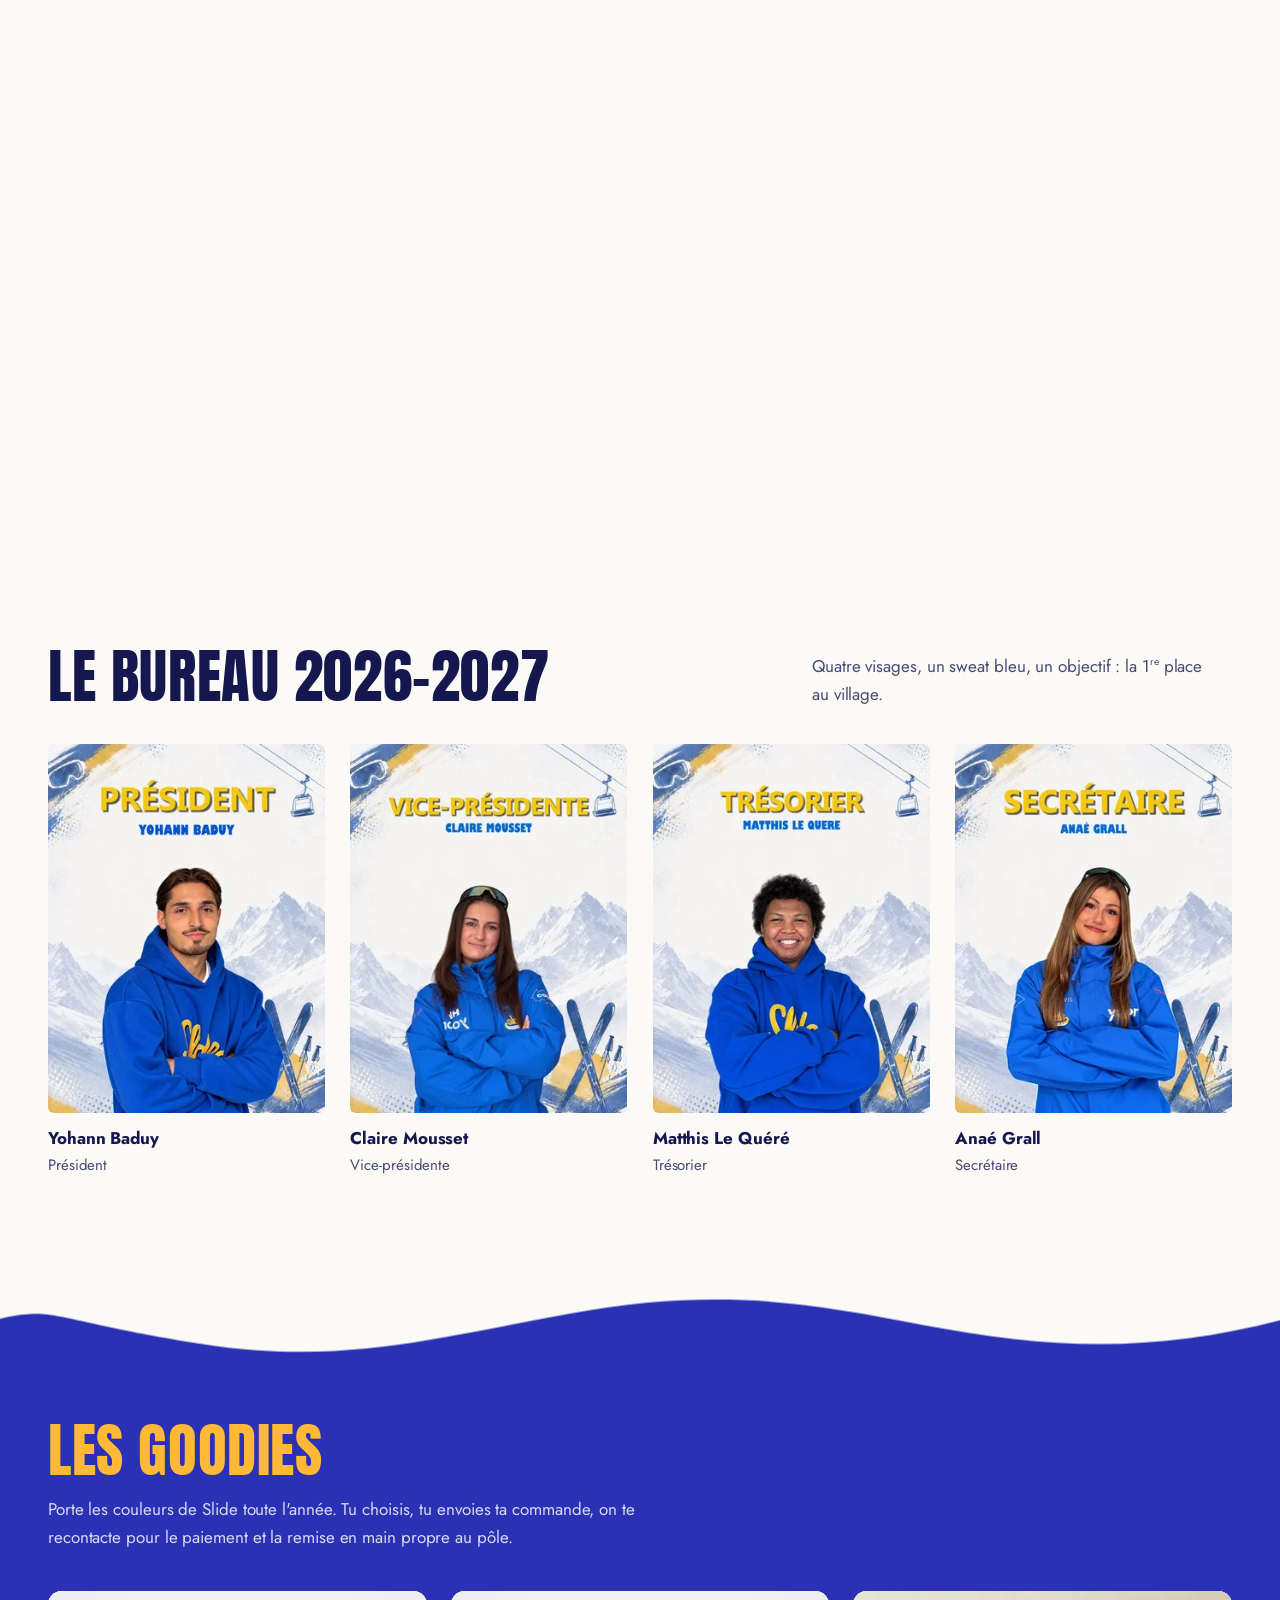
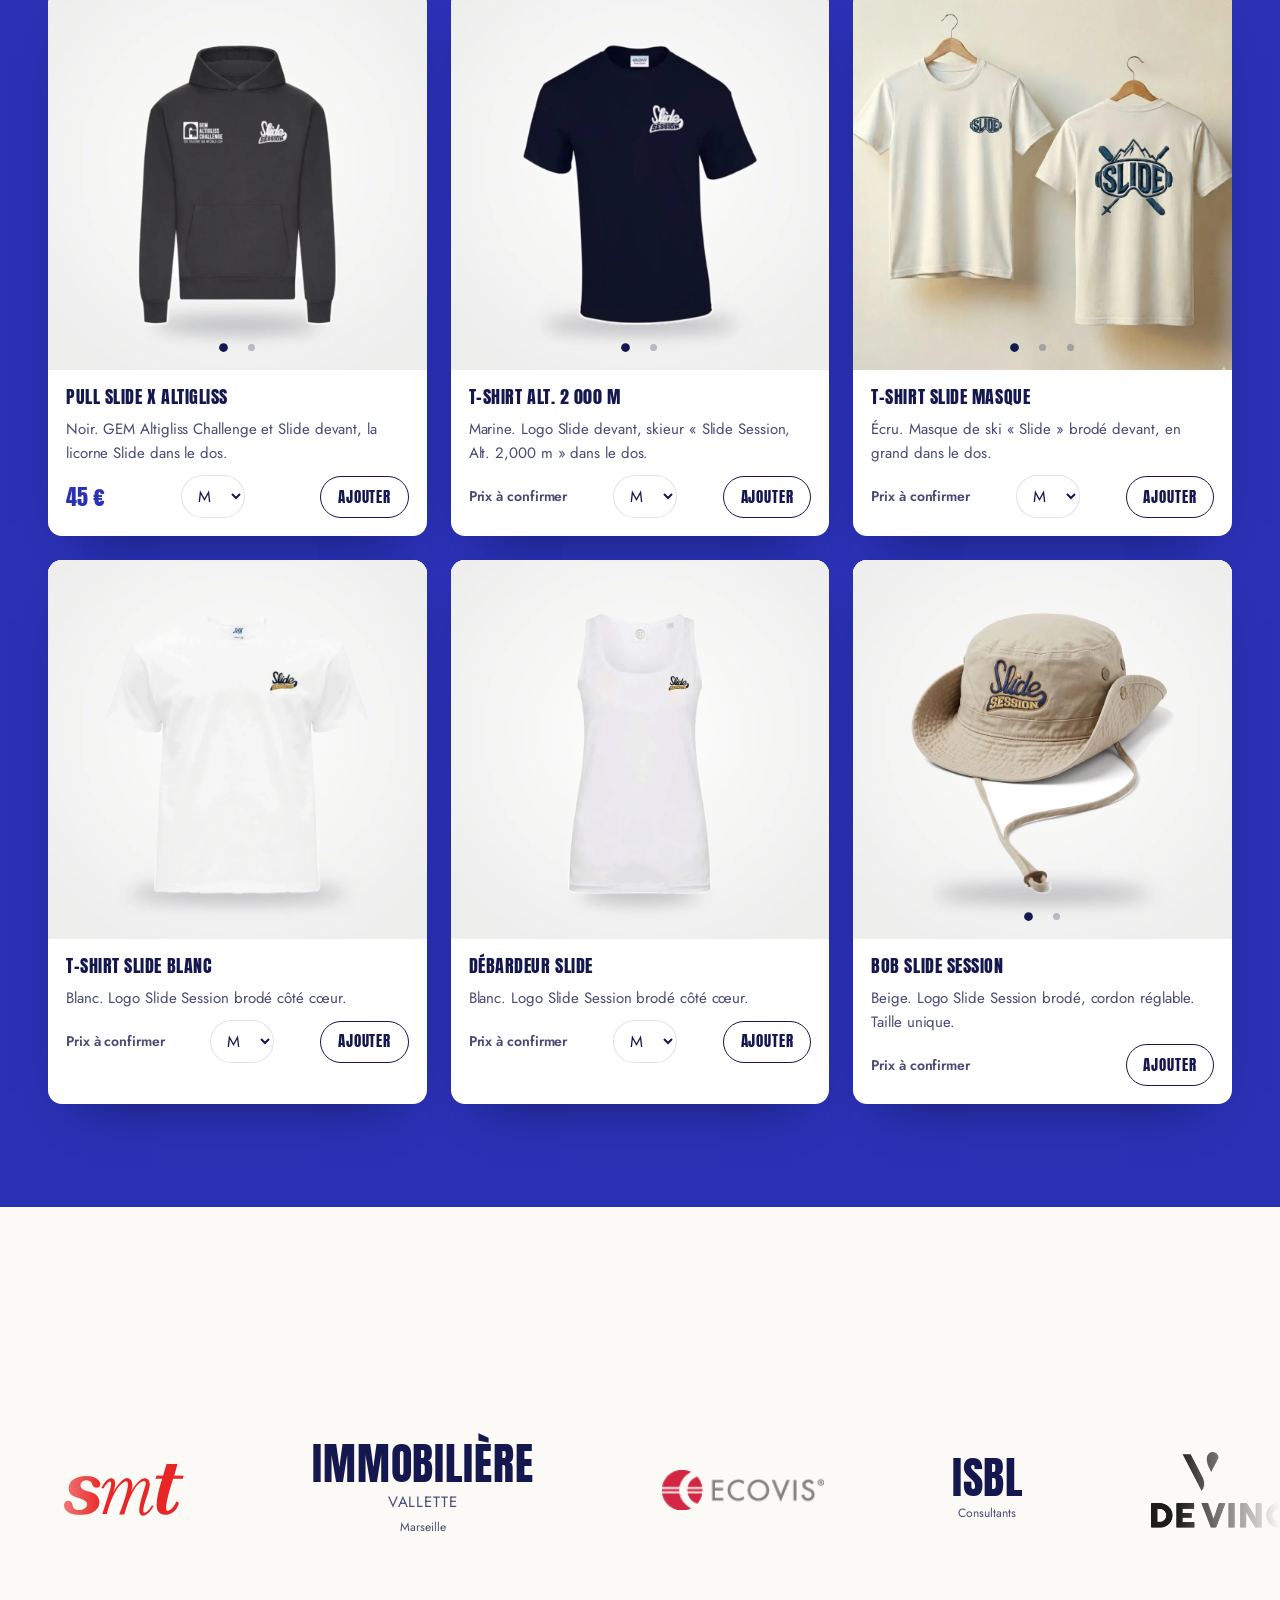
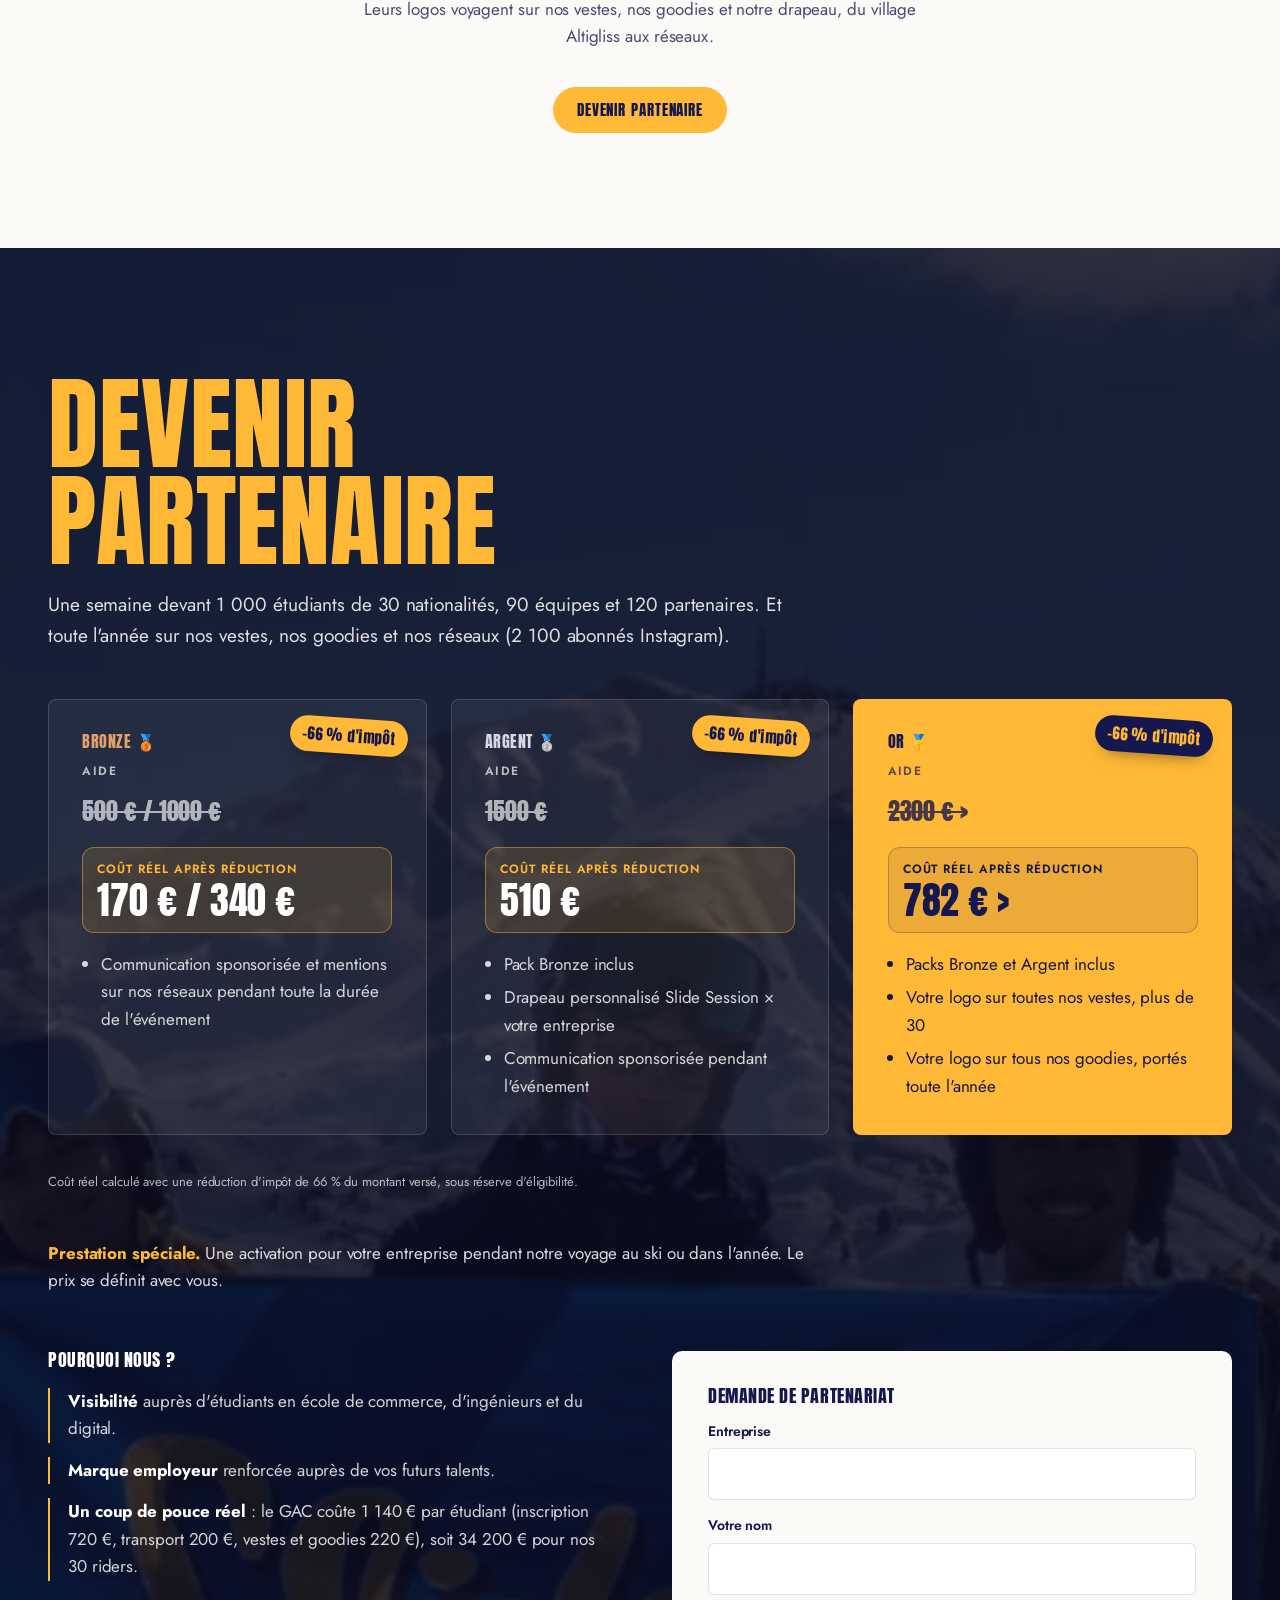
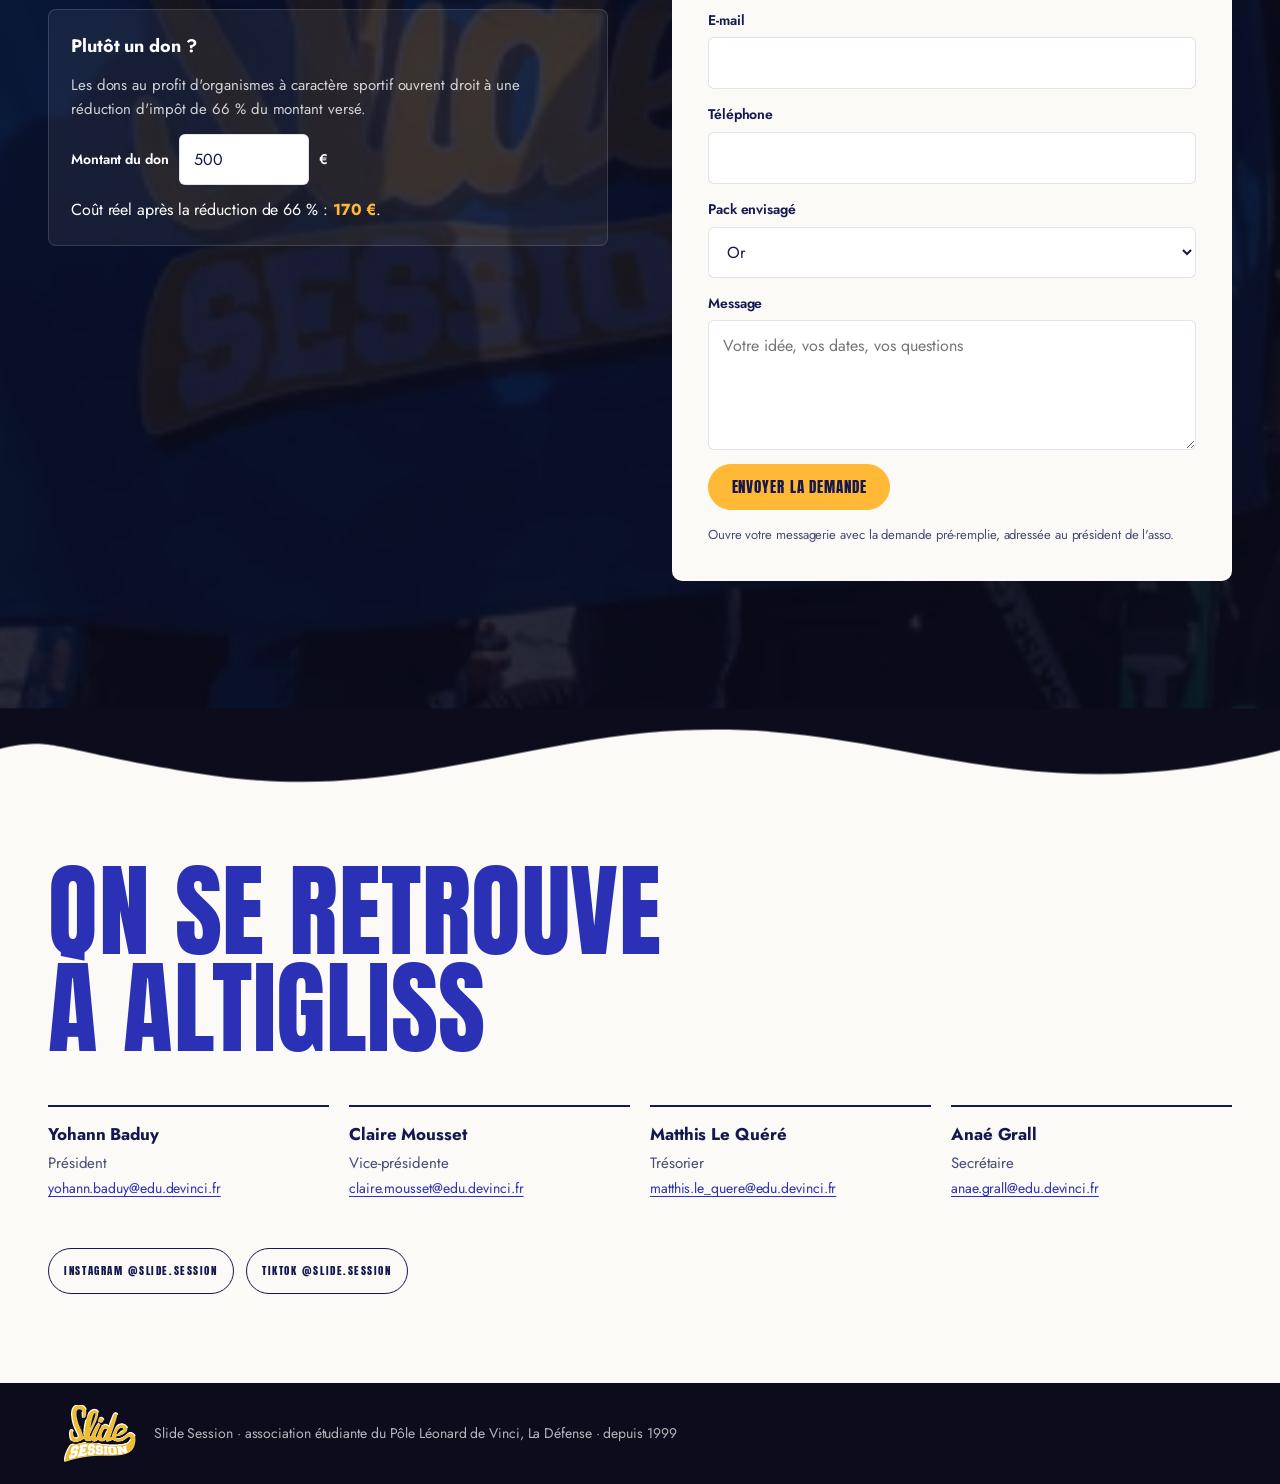
==== commit cb7d6192: "Packs : prix barrés et coût réel après la réduction d'impôt de 66 % Co-Authored-By: Claude Opus 5.5 " ====
--- a/index.html
+++ b/index.html
@@ -261,20 +261,27 @@
       <div class="packs" data-sc-in data-sc-stagger="100">
         <article class="pack pack--bronze">
           <h3 class="caps">Bronze <span aria-hidden="true">🥉</span></h3>
-          <p class="pack__price"><small>Aide</small>500&nbsp;€ / 1000&nbsp;€</p>
+          <span class="pack__badge">−66&nbsp;% d'impôt</span>
+          <p class="pack__price"><small>Aide</small><s>500&nbsp;€ / 1000&nbsp;€</s></p>
+          <p class="pack__net"><small>Coût réel après réduction</small><b>170&nbsp;€ / 340&nbsp;€</b></p>
           <ul><li>Communication sponsorisée et mentions sur nos réseaux pendant toute la durée de l'événement</li></ul>
         </article>
         <article class="pack pack--argent">
           <h3 class="caps">Argent <span aria-hidden="true">🥈</span></h3>
-          <p class="pack__price"><small>Aide</small>1500&nbsp;€</p>
+          <span class="pack__badge">−66&nbsp;% d'impôt</span>
+          <p class="pack__price"><small>Aide</small><s>1500&nbsp;€</s></p>
+          <p class="pack__net"><small>Coût réel après réduction</small><b>510&nbsp;€</b></p>
           <ul><li>Pack Bronze inclus</li><li>Drapeau personnalisé Slide Session × votre entreprise</li><li>Communication sponsorisée pendant l'événement</li></ul>
         </article>
         <article class="pack pack--or">
           <h3 class="caps">Or <span aria-hidden="true">🥇</span></h3>
-          <p class="pack__price"><small>Aide</small>2300&nbsp;€&nbsp;&gt;</p>
+          <span class="pack__badge">−66&nbsp;% d'impôt</span>
+          <p class="pack__price"><small>Aide</small><s>2300&nbsp;€&nbsp;&gt;</s></p>
+          <p class="pack__net"><small>Coût réel après réduction</small><b>782&nbsp;€&nbsp;&gt;</b></p>
           <ul><li>Packs Bronze et Argent inclus</li><li>Votre logo sur toutes nos vestes, plus de 30</li><li>Votre logo sur tous nos goodies, portés toute l'année</li></ul>
         </article>
       </div>
+      <p class="pack__note">Coût réel calculé avec une réduction d'impôt de 66&nbsp;% du montant versé, sous réserve d'éligibilité.</p>
       <p class="special"><b>Prestation spéciale.</b> Une activation pour votre entreprise pendant notre voyage au ski ou dans l'année. Le prix se définit avec vous.</p>
 
       <div class="partner__grid">
--- a/site.css
+++ b/site.css
@@ -188,16 +188,30 @@
 .goodies__head { display: grid; gap: 14px; max-width: 640px; margin-bottom: 40px; }
 .goodies__head .caps { color: var(--sc-accent); }
 .goodies__head p { color: rgba(255,255,255,.82); }
-.shop { display: grid; grid-template-columns: repeat(4, 1fr); gap: clamp(14px, 2vw, 24px); }
-.item { background: #fff; color: var(--sc-ink); border-radius: 8px; overflow: hidden; display: grid; grid-template-rows: auto 1fr; }
-.item__visual { aspect-ratio: 1; display: grid; place-items: center; background: var(--tint, #EEF0FB); }
-.item__visual svg { width: 66%; height: auto; transition: transform .5s var(--ease-out); }
-.item:hover .item__visual svg { transform: translateY(-6px) rotate(-3deg); }
-.item__body { padding: 16px; display: grid; gap: 10px; align-content: start; }
-.item__body h3 { font-size: 13px; }
-.item__body p { font-size: 15px; color: var(--sc-ink-soft); }
-.item__row { display: flex; gap: 8px; align-items: center; justify-content: space-between; flex-wrap: wrap; }
-.item__price { font-family: var(--sc-font-display); font-weight: 400; font-size: 18px; color: var(--blue); }
+.shop { display: grid; grid-template-columns: repeat(3, 1fr); gap: clamp(14px, 2vw, 24px); }
+.item { background: #fff; color: var(--sc-ink); border-radius: 14px; overflow: hidden; display: grid; grid-template-rows: auto 1fr; box-shadow: 0 24px 50px -34px rgba(6,8,40,.7); }
+.gal { position: relative; background: #fff; }
+.gal__track { display: flex; overflow-x: auto; scroll-snap-type: x mandatory; scrollbar-width: none; overscroll-behavior-x: contain; }
+.gal__track::-webkit-scrollbar { display: none; }
+.gal__track img { flex: 0 0 100%; width: 100%; height: auto; aspect-ratio: 1; object-fit: cover; scroll-snap-align: center; }
+.gal__nav { position: absolute; top: 50%; width: 40px; height: 40px; margin-top: -20px; border-radius: 50%; border: 0; cursor: pointer;
+  background: rgba(255,255,255,.92); color: var(--sc-ink); font-size: 24px; line-height: 1; box-shadow: 0 6px 16px -8px rgba(6,8,40,.5);
+  opacity: 0; transition-property: opacity, transform; transition-duration: .2s; transition-timing-function: var(--ease-ui); }
+.gal__nav--prev { left: 10px; } .gal__nav--next { right: 10px; }
+.gal:hover .gal__nav, .gal__nav:focus-visible { opacity: 1; }
+.gal__nav:active { transform: scale(.94); }
+.gal.is-first .gal__nav--prev, .gal.is-last .gal__nav--next { opacity: 0; pointer-events: none; }
+@media (hover: none) { .gal__nav { display: none; } }
+.gal__dots { position: absolute; left: 0; right: 0; bottom: 8px; display: flex; justify-content: center; gap: 0; }
+.gal__dots button { width: 28px; height: 28px; padding: 0; border: 0; background: none; cursor: pointer; display: grid; place-items: center; }
+.gal__dots button::before { content: ""; width: 7px; height: 7px; border-radius: 50%; background: rgba(21,23,79,.25); transition-property: background-color, transform; transition-duration: .2s; }
+.gal__dots button[aria-current]::before { background: var(--sc-ink); transform: scale(1.25); }
+.item__body { padding: 18px; display: grid; gap: 10px; align-content: start; }
+.item__body h3 { font-size: 18px; }
+.item__body p { font-size: 15px; color: var(--sc-ink-soft); text-wrap: pretty; }
+.item__row { display: flex; gap: 8px; align-items: center; justify-content: space-between; flex-wrap: wrap; margin-top: auto; }
+.item__price { font-family: var(--sc-font-display); font-weight: 400; font-size: 22px; color: var(--blue); font-variant-numeric: tabular-nums; }
+.item__price--tbc { font-family: var(--sc-font-text); font-size: 14px; font-weight: 600; color: var(--sc-ink-soft); }
 .item select { border: 1px solid var(--line); border-radius: 999px; padding: 8px 12px; background: #fff; min-height: 40px; }
 .item .btn { min-height: 42px; padding: 0 1.1em; color: var(--sc-ink); }
 .item .btn.is-added { background: var(--sc-ink); border-color: var(--sc-ink); color: #fff; }
@@ -303,7 +317,7 @@
 @media (max-width: 520px) { .contacts { grid-template-columns: 1fr; } }
 
 @media (prefers-reduced-motion: reduce) {
-  .gate__card, .gate__flag::after, .trio img, .item__visual svg, .btn { transition: none; }
+  .gate__card, .gate__flag::after, .trio img, .gal__nav, .gal__dots button::before, .btn { transition: none; }
 }
 
 /* SLIDE SESSION EN 3D (sous la vidéo) : skis Blender pilotés par le scroll */
@@ -342,3 +356,18 @@
 
 .pack__price small { display: block; margin-bottom: 4px; font-family: var(--sc-font-text); font-size: 12px; font-weight: 600; letter-spacing: .12em; text-transform: uppercase; opacity: .7; }
 .pack__price { font-variant-numeric: tabular-nums; }
+
+/* packs : prix barré, coût réel après 66 % mis en avant */
+.pack { position: relative; }
+.pack__badge { position: absolute; top: 18px; right: 18px; padding: 6px 12px; border-radius: 999px; background: var(--sc-accent); color: var(--sc-ink);
+  font-family: var(--sc-font-display); font-size: 15px; letter-spacing: .03em; transform: rotate(4deg); box-shadow: 0 8px 18px -10px rgba(0,0,0,.6); }
+.pack--or .pack__badge { background: var(--sc-ink); color: var(--sc-accent); }
+.pack__price s { font-size: .82em; opacity: .65; text-decoration-thickness: 1.5px; }
+.pack__net { margin: 2px 0 6px; padding: 12px 14px; border-radius: 12px; background: rgba(255,185,55,.14); border: 1px solid rgba(255,185,55,.45); display: grid; gap: 2px; }
+.pack__net small { font-size: 12px; font-weight: 600; letter-spacing: .08em; text-transform: uppercase; color: var(--sc-accent); }
+.pack__net b { font-family: var(--sc-font-display); font-weight: 400; font-size: clamp(30px, 3vw, 40px); line-height: 1; color: #fff; font-variant-numeric: tabular-nums; }
+.pack--or .pack__net { background: rgba(21,23,79,.08); border-color: rgba(21,23,79,.25); }
+.pack--or .pack__net small { color: var(--sc-ink); }
+.pack--or .pack__net b { color: var(--sc-ink); }
+.pack__note { margin-top: -12px; font-size: 13px; color: rgba(255,255,255,.7); }
+.pack--or .pack__price s { opacity: .8; }
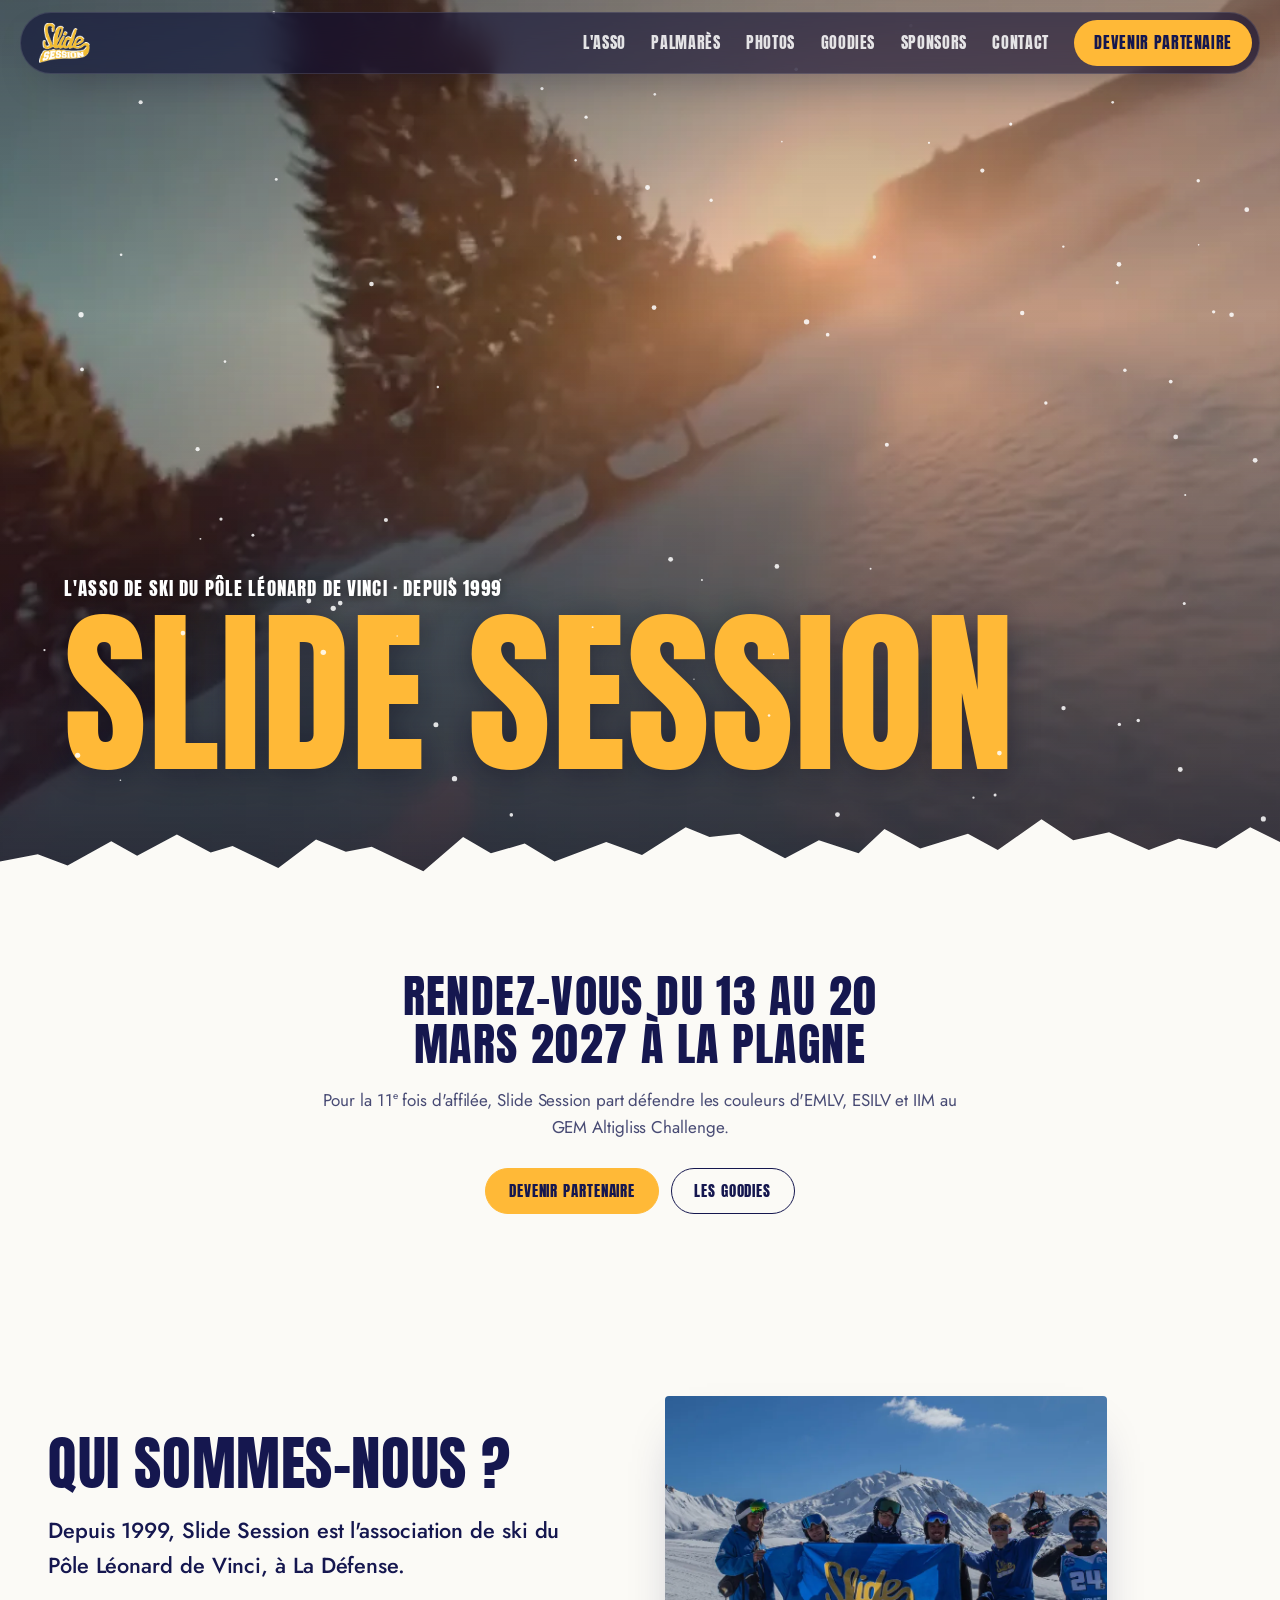
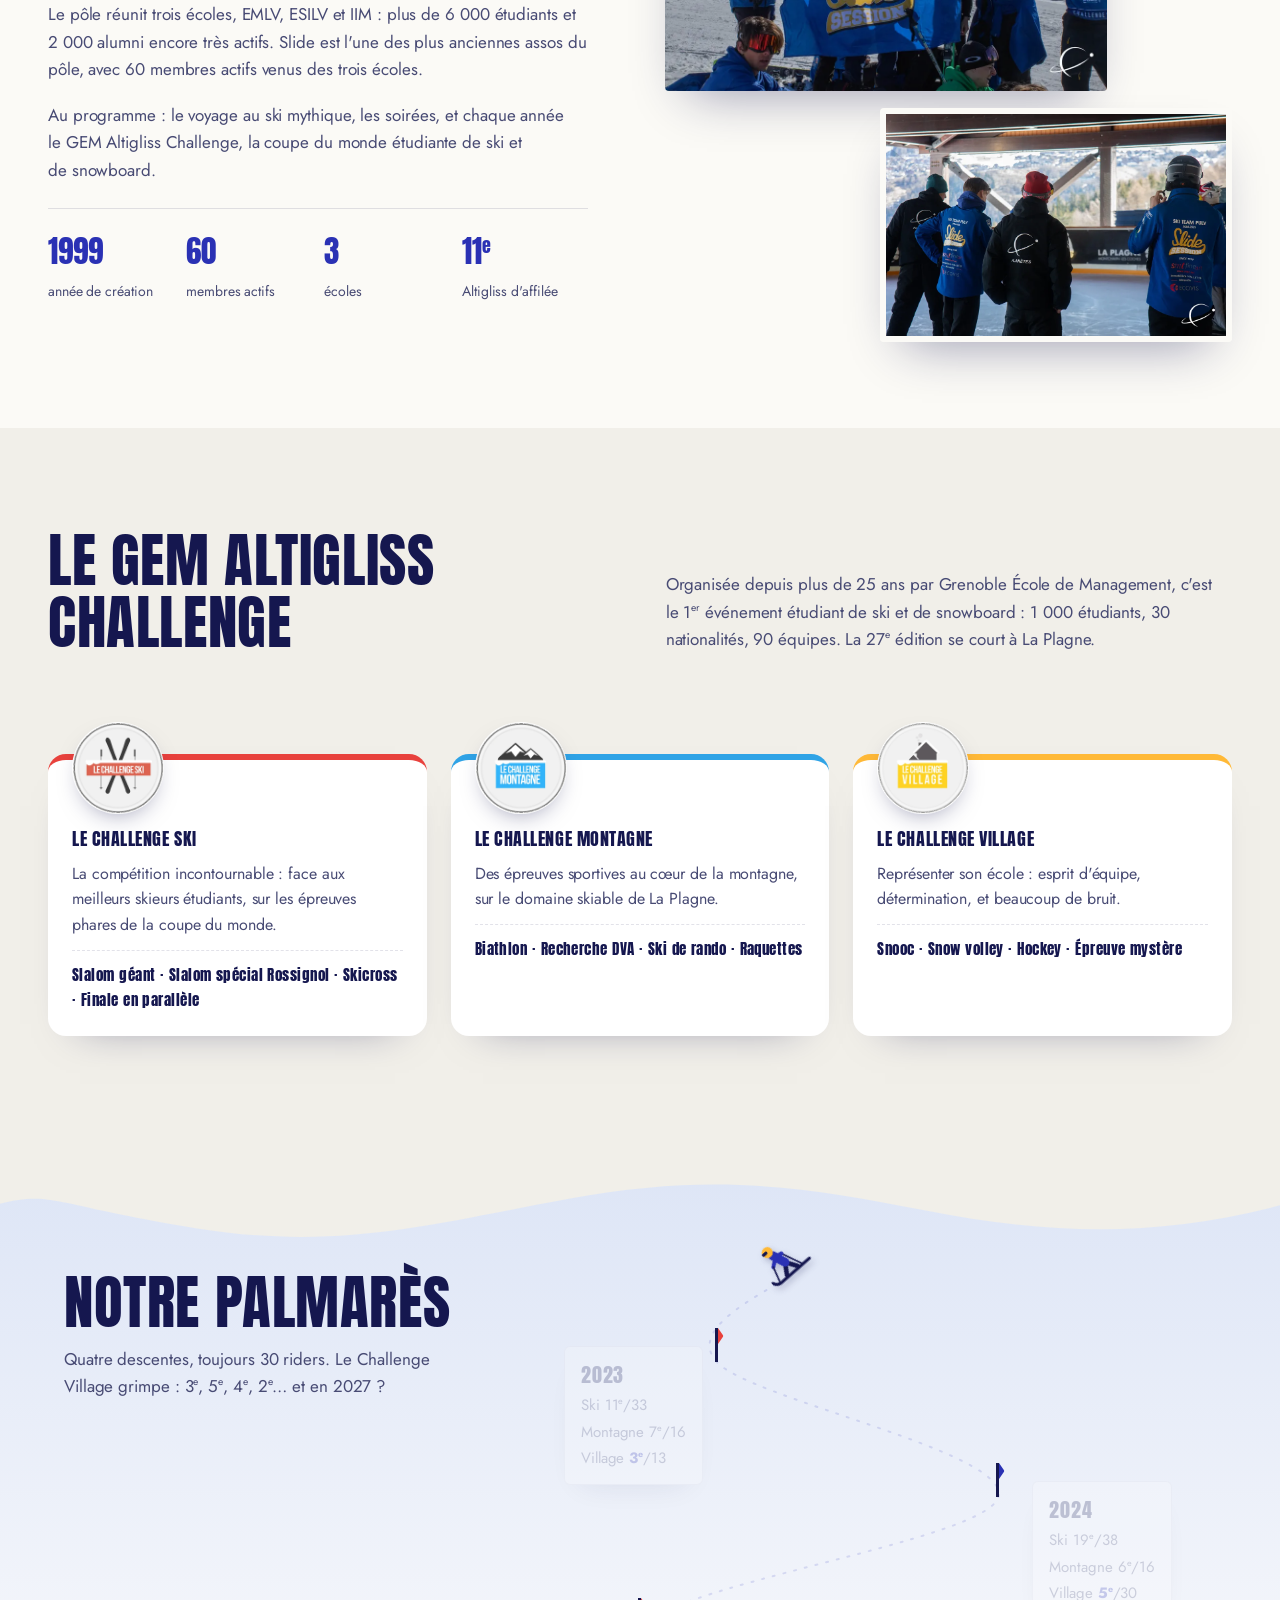
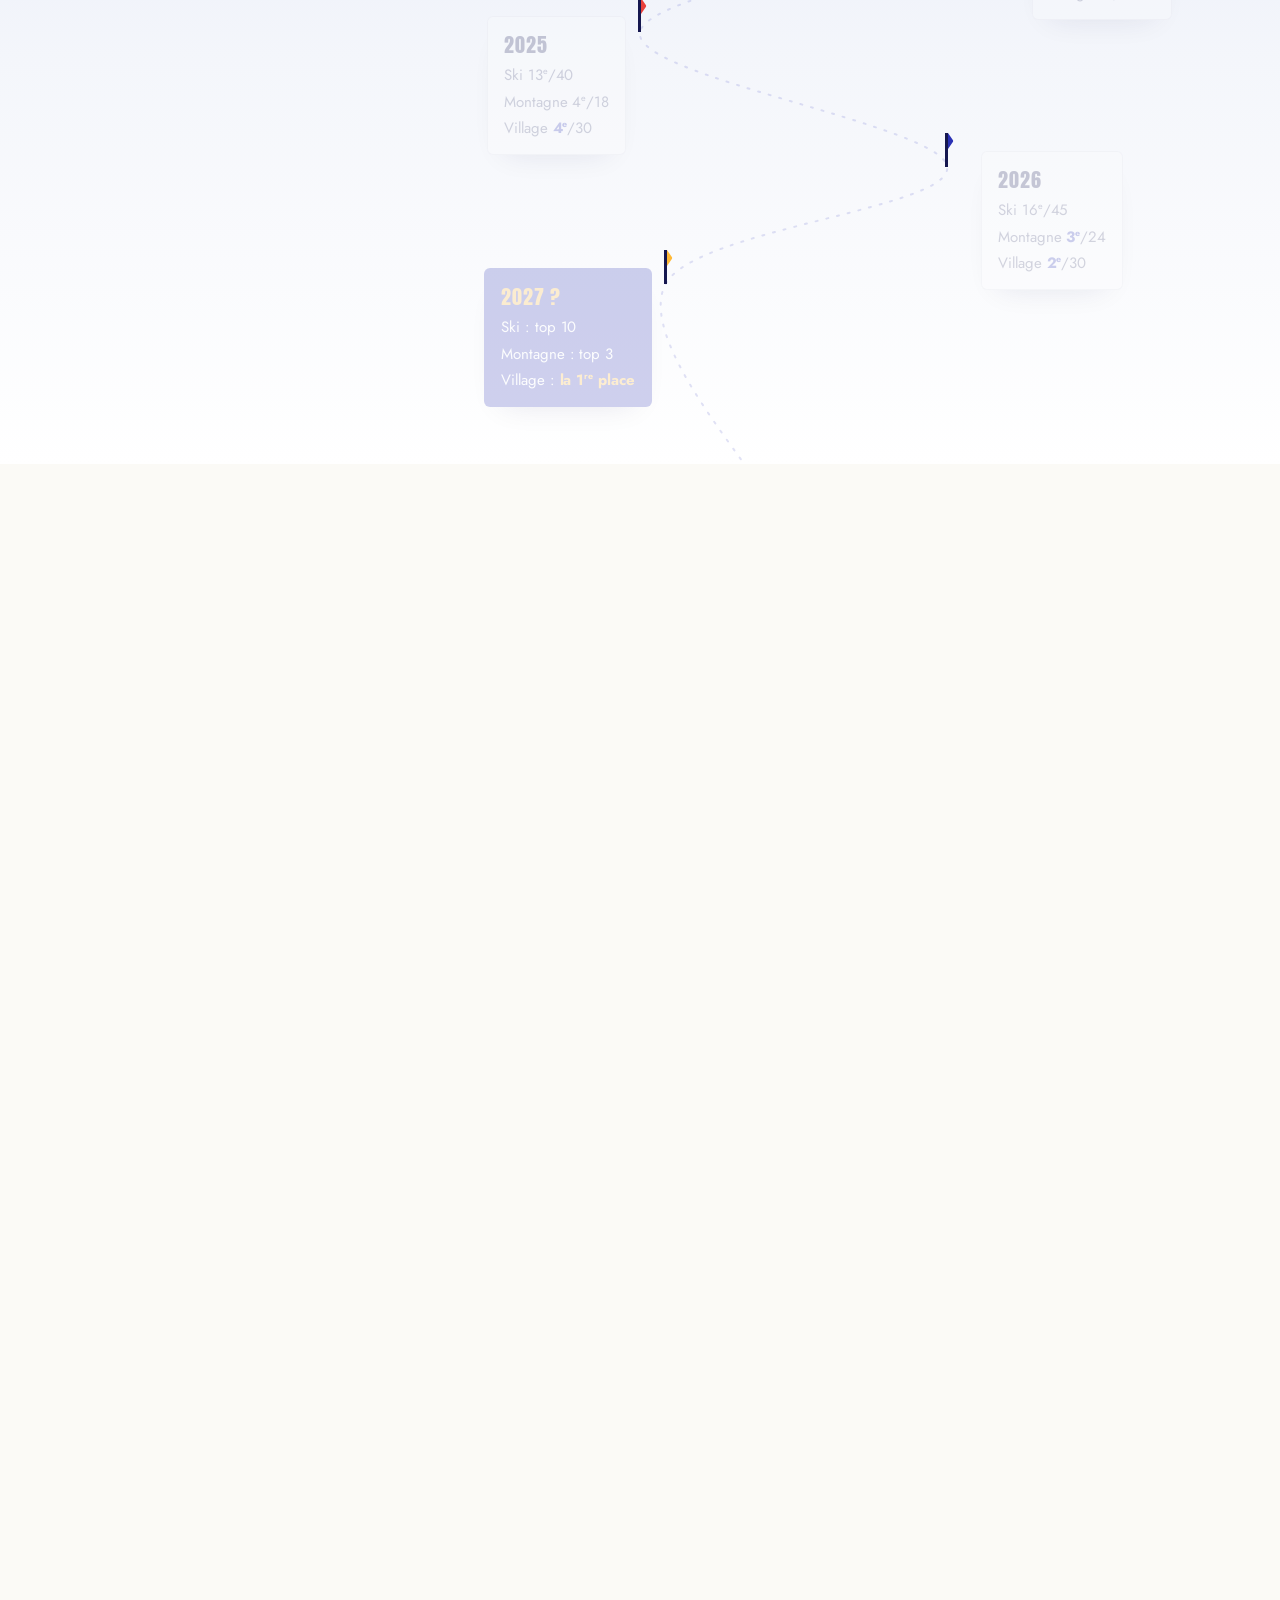
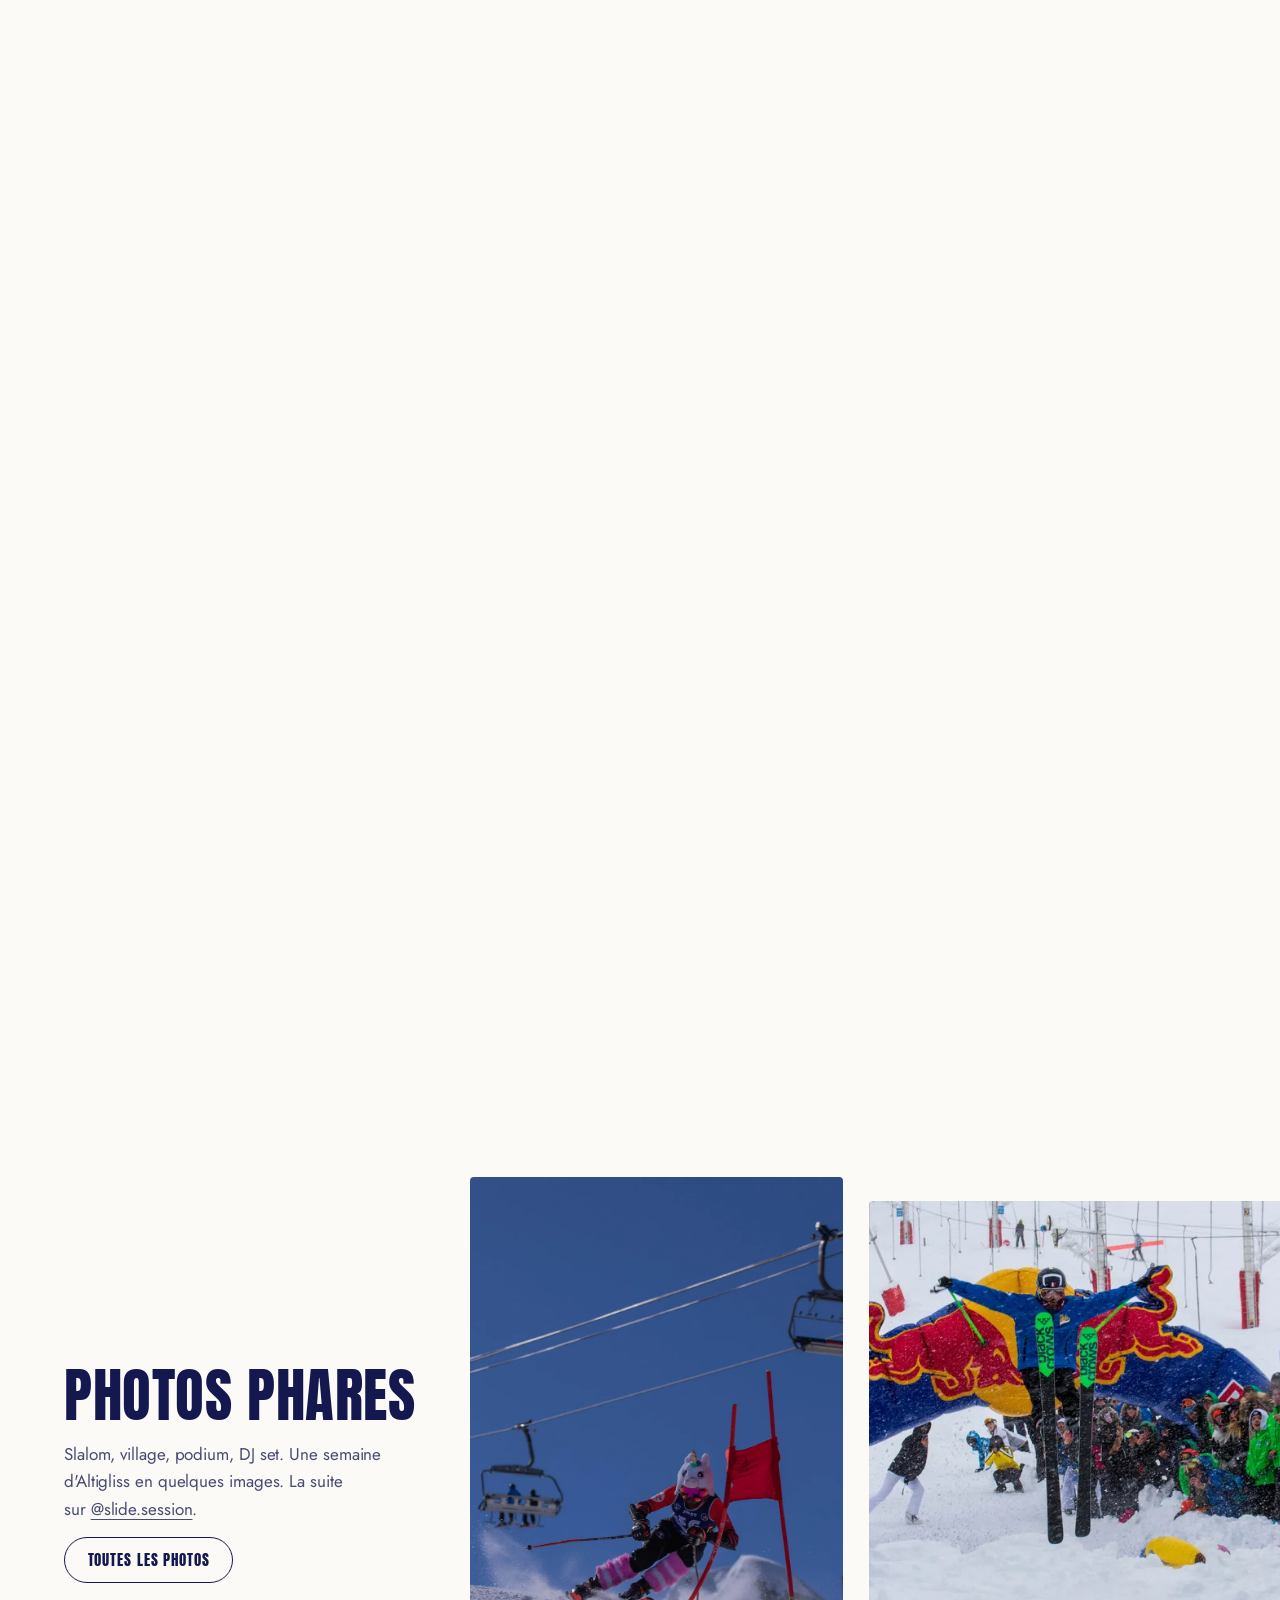
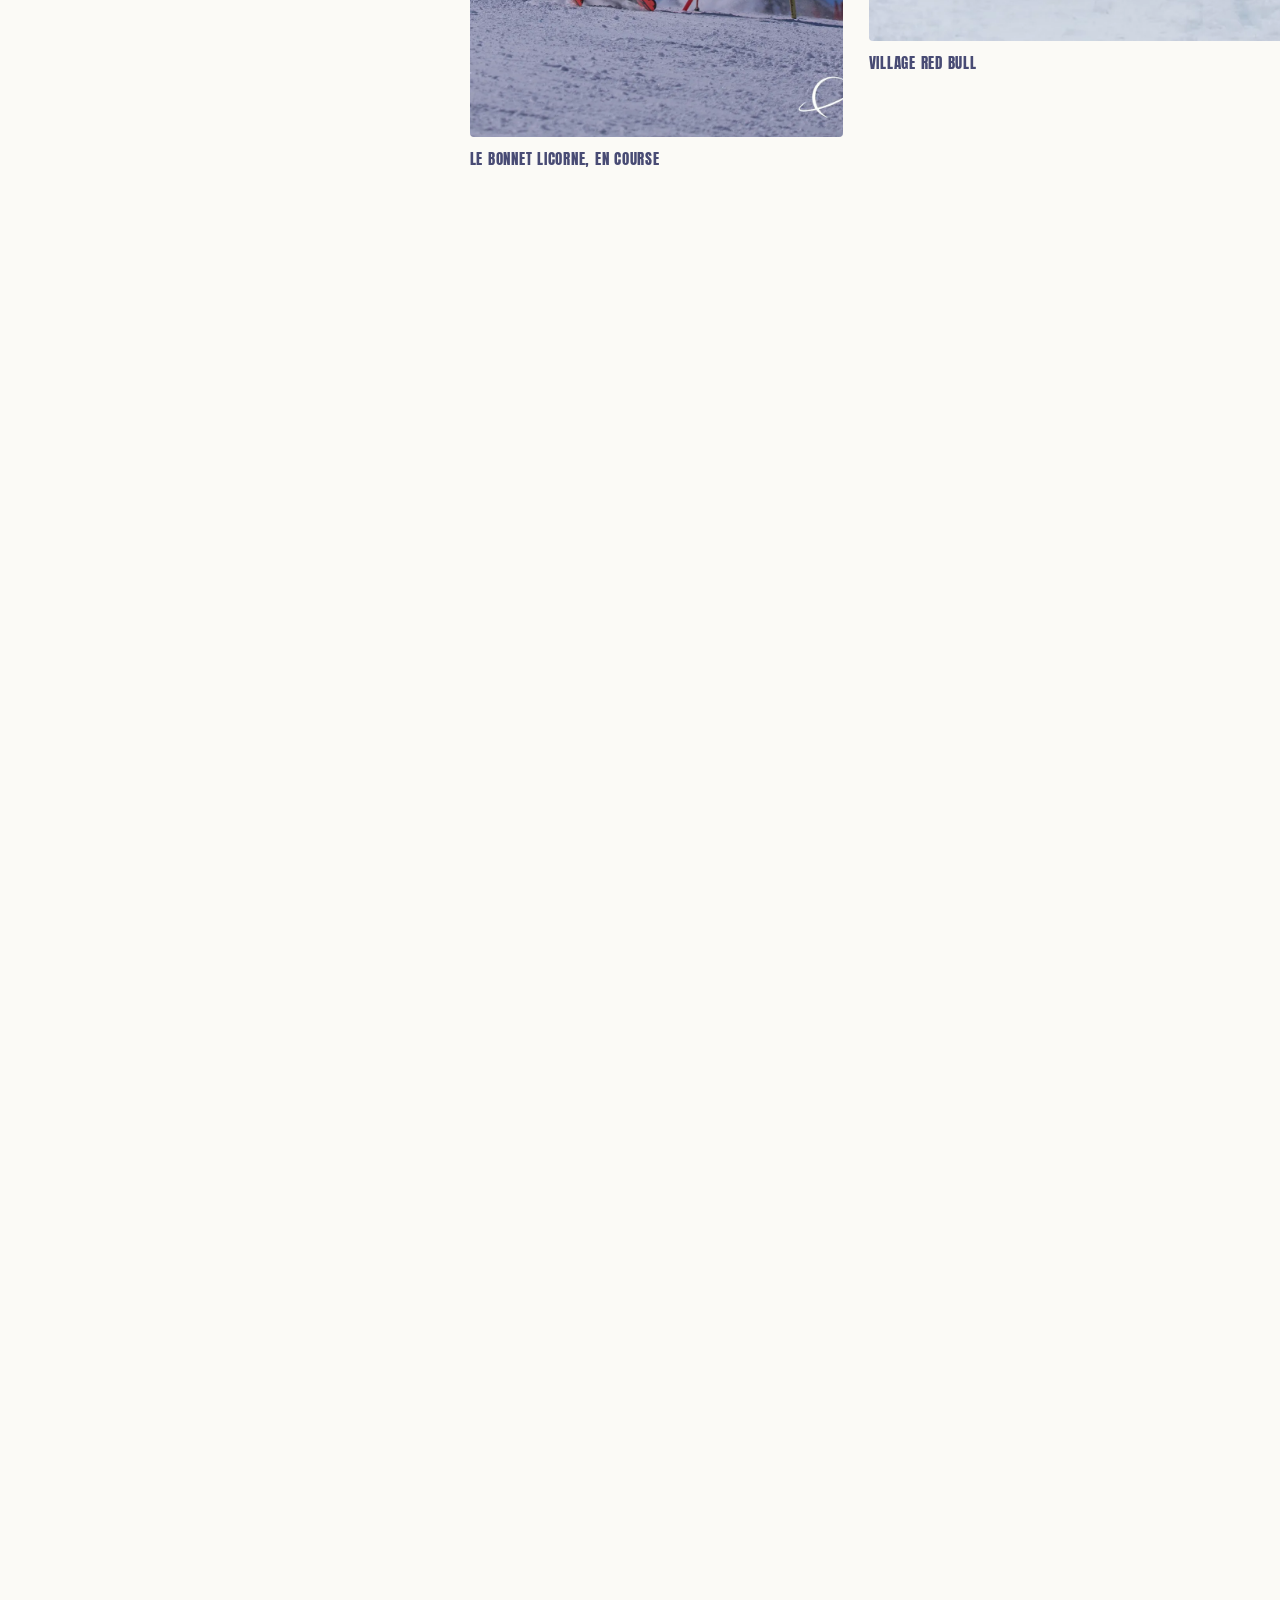
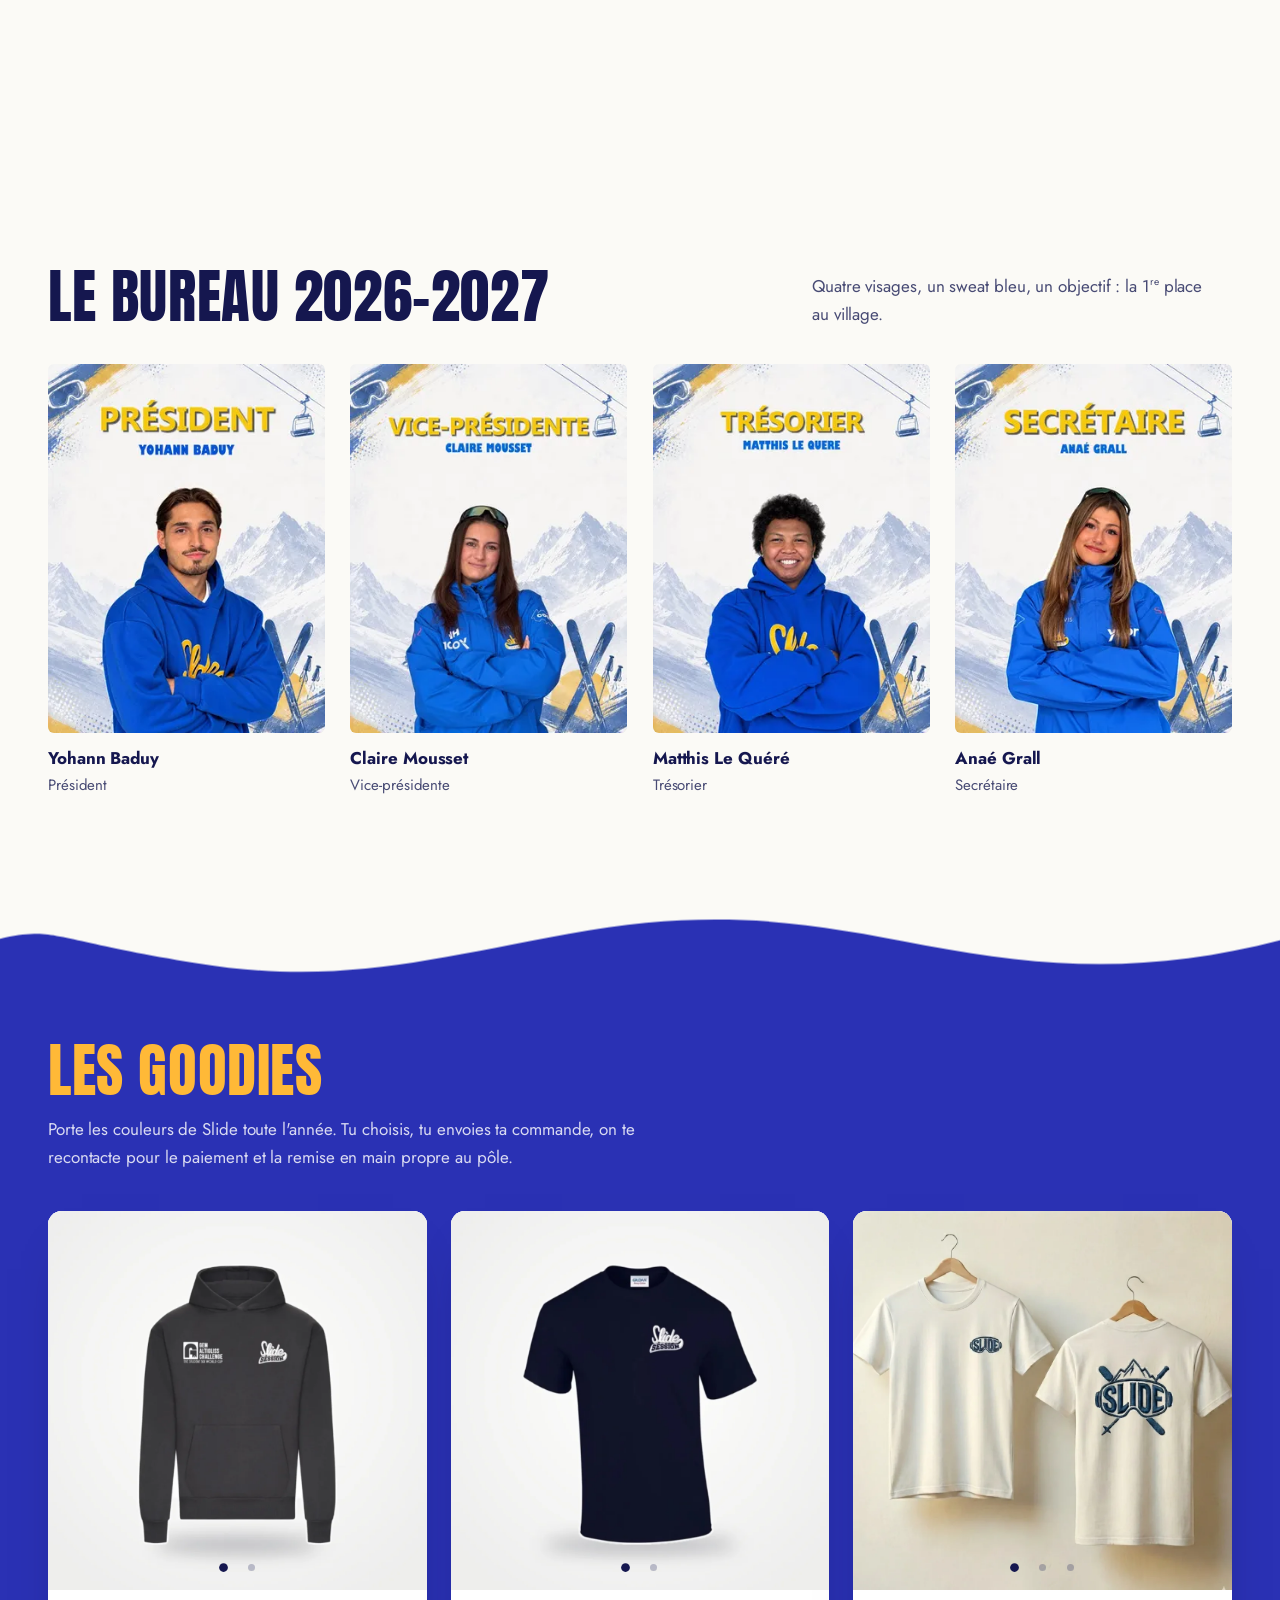
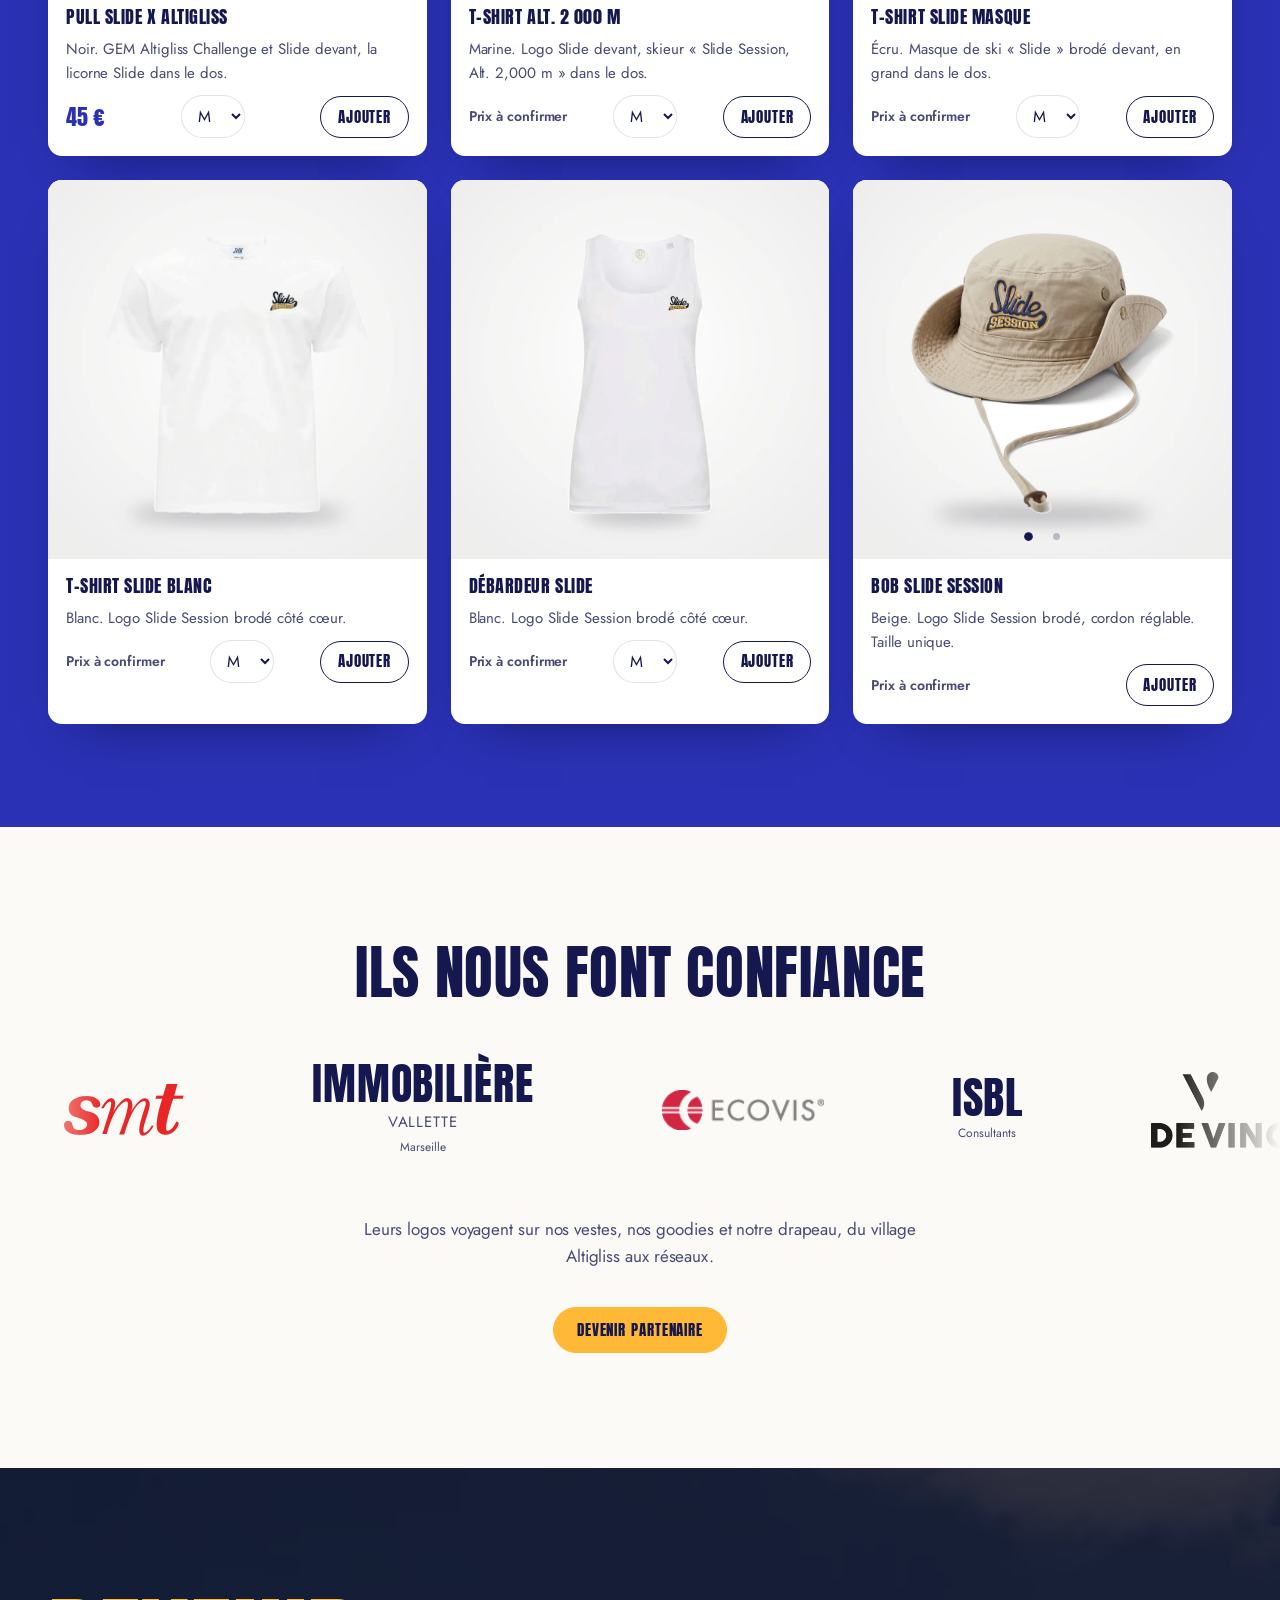
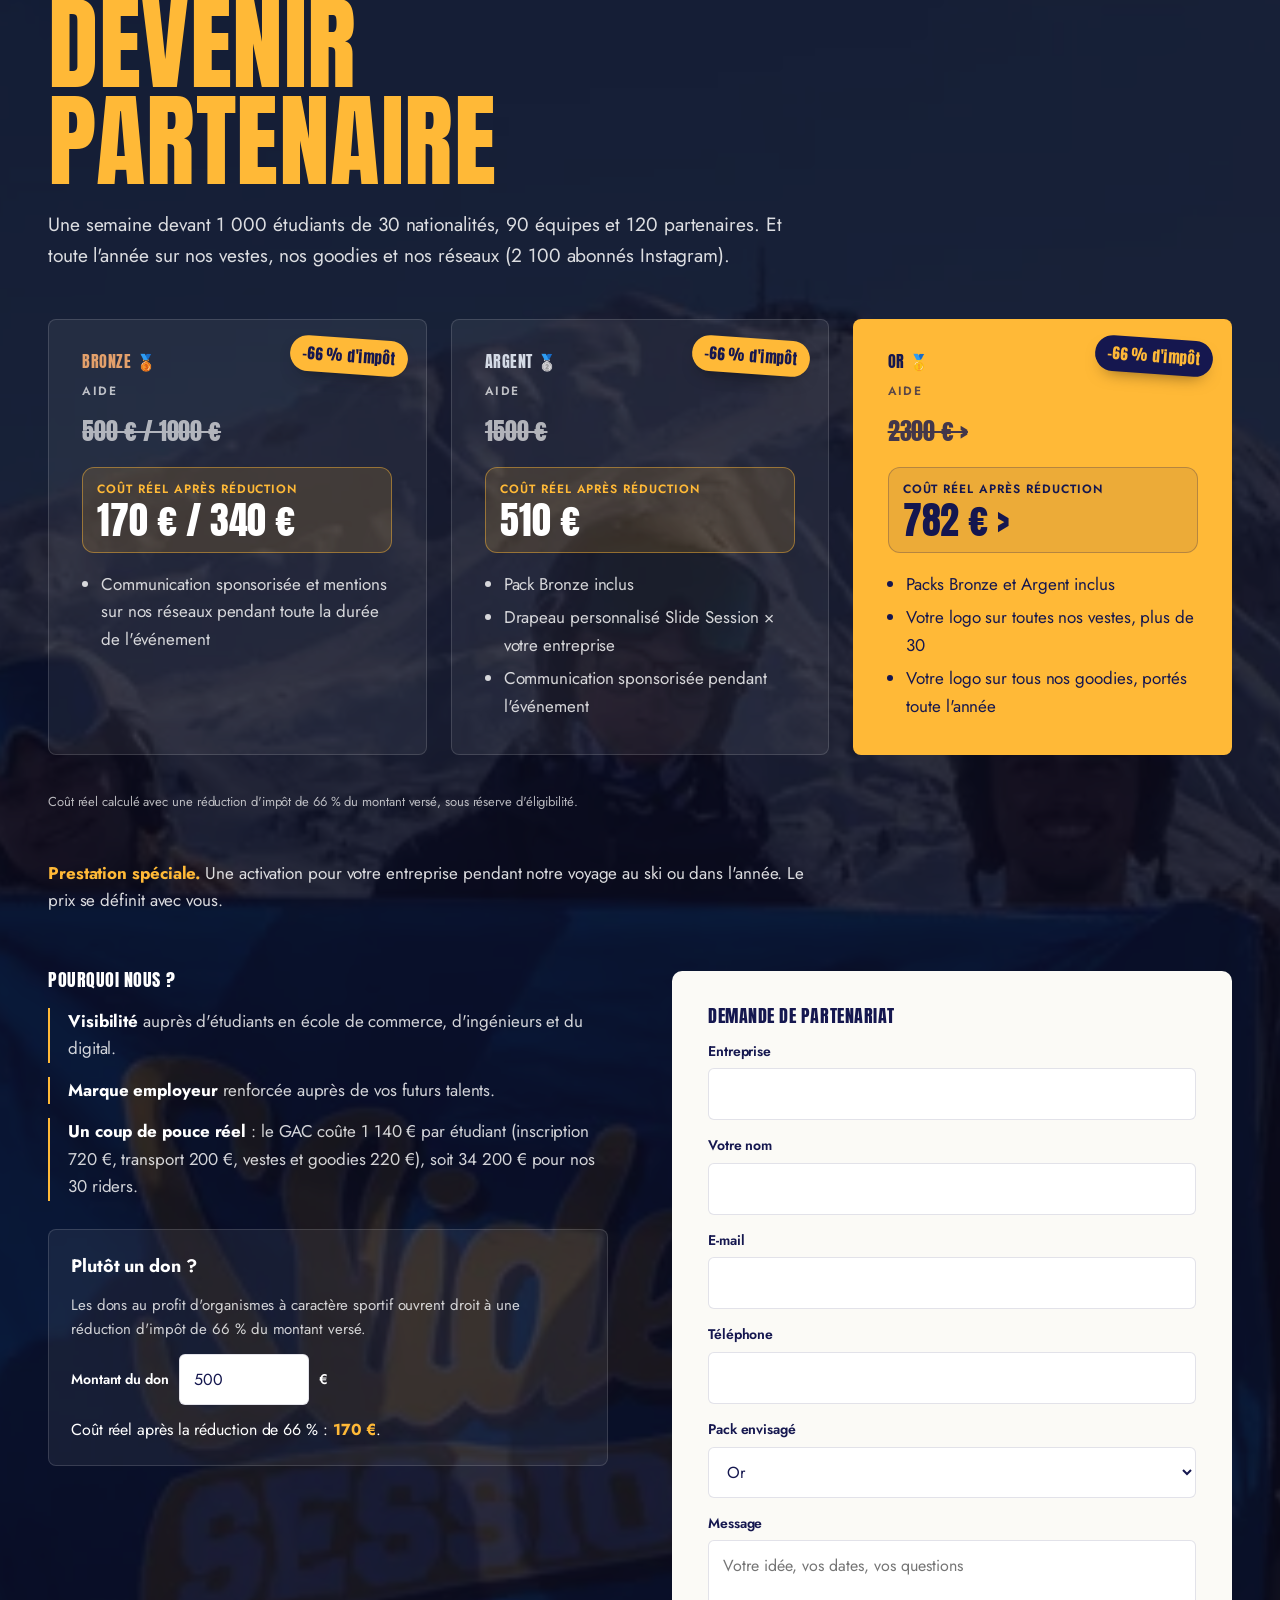
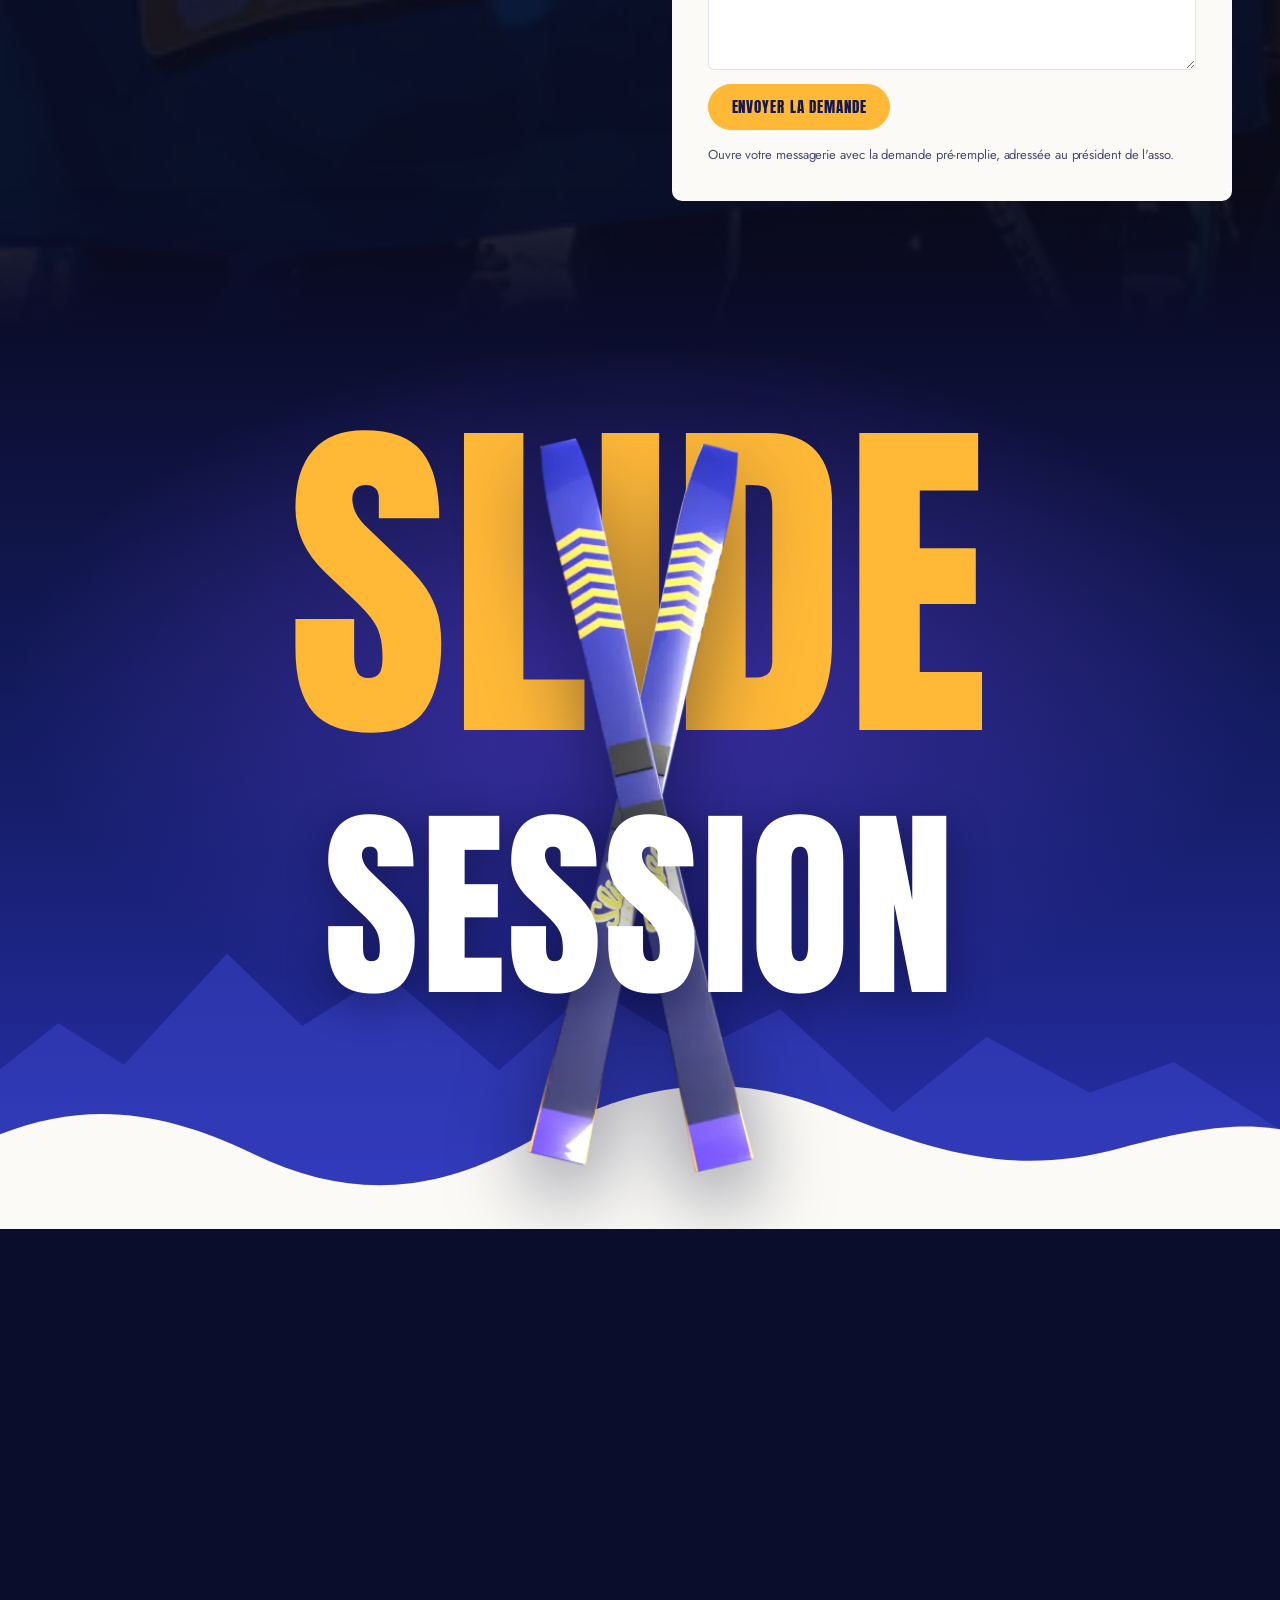
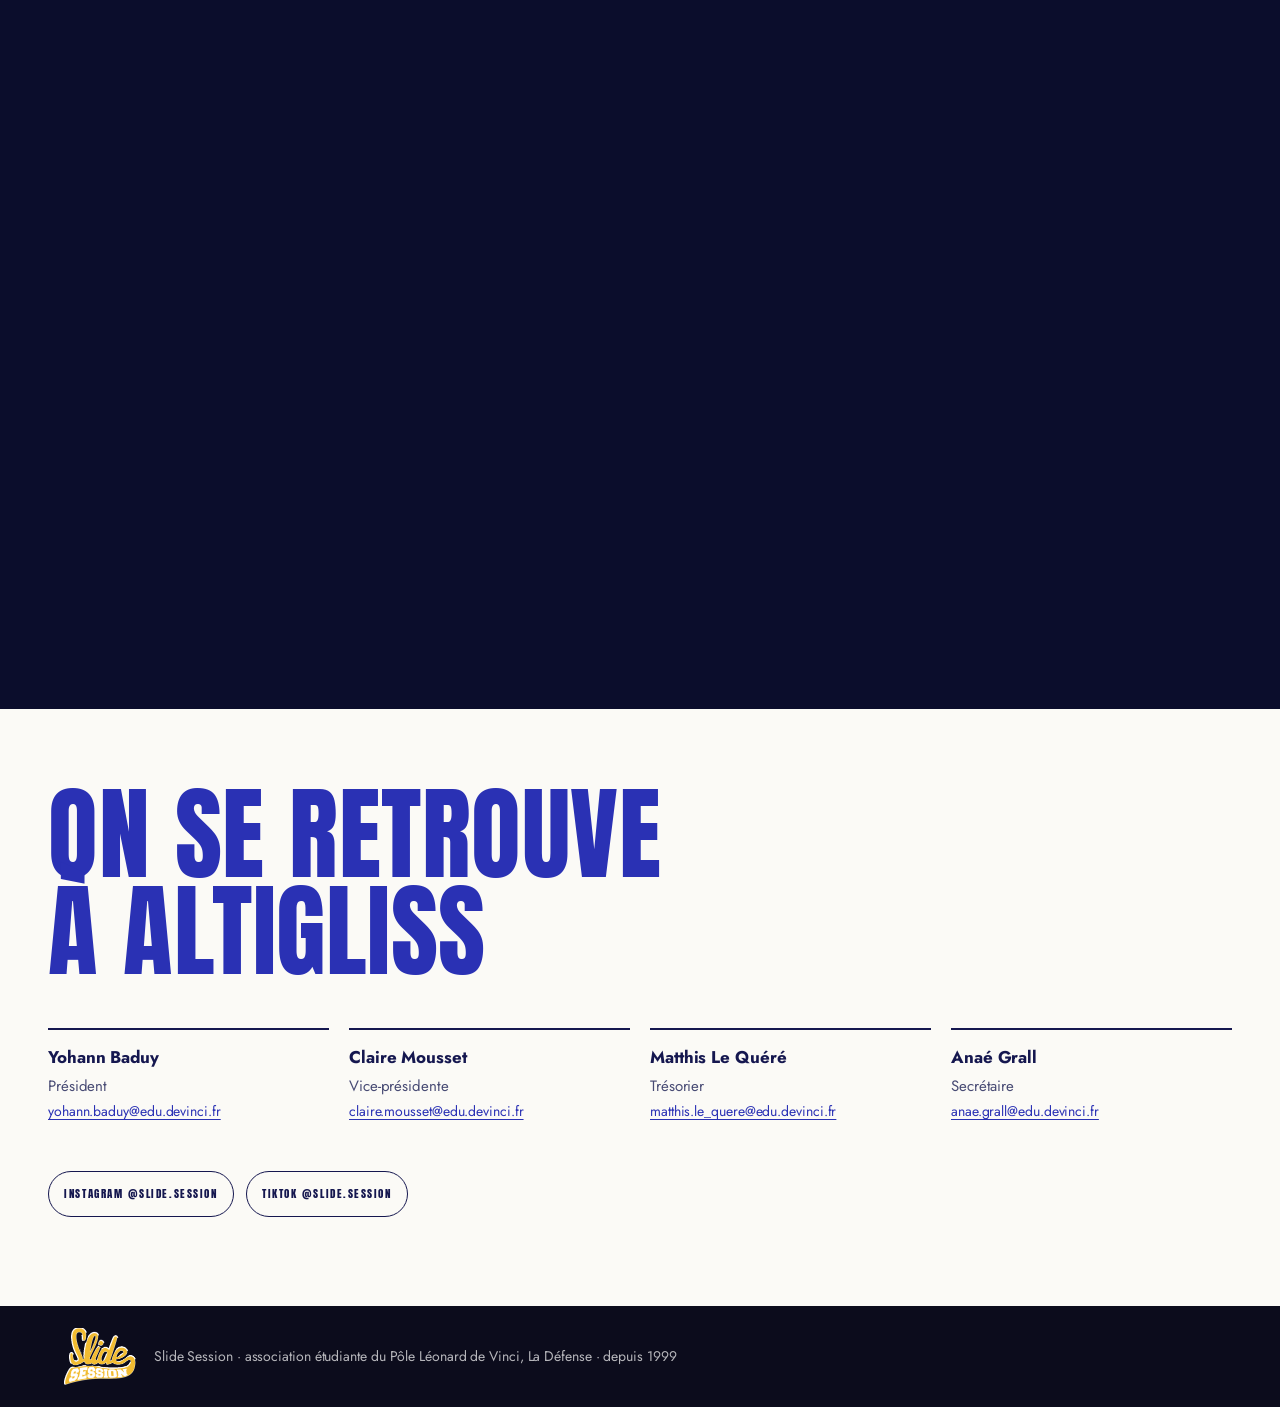
==== commit 88437db4: "Séquence SLIDE SESSION en 3D déplacée en fin de page, avant le contact Co-Authored-By: Claude Opus 5" ====
--- a/index.html
+++ b/index.html
@@ -52,20 +52,6 @@
     </div>
     <canvas class="hero__snow" aria-hidden="true"></canvas>
     <svg class="ridge ridge--crest" aria-hidden="true"><use href="#crest" width="100%" height="100%"/></svg>
-  </section>
-
-  <!-- SLIDE SESSION EN 3D : « SLIDE » derrière, skis Blender au milieu, « SESSION » devant, neige -->
-  <section class="sk" aria-label="Slide Session">
-    <div class="sk__stage">
-      <div class="sk__sky" aria-hidden="true"></div>
-      <svg class="sk__mtn sk__mtn--far" viewBox="0 0 1420 220" preserveAspectRatio="none" aria-hidden="true"><path d="M0 220V120l90-48 70 30 110-80 80 52 90-38 120 70 100-60 110 46 90-30 120 74 100-54 110 40 90-22 140 60V220Z"/></svg>
-      <p class="sk__word sk__word--back" aria-hidden="true">Slide</p>
-      <img class="sk__poster" src="assets/skis/skis-000.webp" alt="Paire de skis aux couleurs de Slide Session, modélisée en 3D" width="720" height="960" loading="lazy">
-      <canvas class="sk__skis" width="720" height="960" aria-hidden="true"></canvas>
-      <svg class="sk__mtn sk__mtn--near" viewBox="0 0 1580 160" preserveAspectRatio="none" aria-hidden="true"><path d="M0 160V92c120-40 220-30 330 6s210 36 330-10 230-60 360-24 220 52 340 30 160-20 220-12V160Z"/></svg>
-      <p class="sk__word sk__word--front" aria-hidden="true">Session</p>
-      <canvas class="hero__snow" aria-hidden="true"></canvas>
-    </div>
   </section>
 
   <section class="band">
@@ -315,6 +301,20 @@
     </div>
   </section>
 
+  <!-- SLIDE SESSION EN 3D : « SLIDE » derrière, skis Blender au milieu, « SESSION » devant, neige -->
+  <section class="sk" aria-label="Slide Session">
+    <div class="sk__stage">
+      <div class="sk__sky" aria-hidden="true"></div>
+      <svg class="sk__mtn sk__mtn--far" viewBox="0 0 1420 220" preserveAspectRatio="none" aria-hidden="true"><path d="M0 220V120l90-48 70 30 110-80 80 52 90-38 120 70 100-60 110 46 90-30 120 74 100-54 110 40 90-22 140 60V220Z"/></svg>
+      <p class="sk__word sk__word--back" aria-hidden="true">Slide</p>
+      <img class="sk__poster" src="assets/skis/skis-000.webp" alt="Paire de skis aux couleurs de Slide Session, modélisée en 3D" width="720" height="960" loading="lazy">
+      <canvas class="sk__skis" width="720" height="960" aria-hidden="true"></canvas>
+      <svg class="sk__mtn sk__mtn--near" viewBox="0 0 1580 160" preserveAspectRatio="none" aria-hidden="true"><path d="M0 160V92c120-40 220-30 330 6s210 36 330-10 230-60 360-24 220 52 340 30 160-20 220-12V160Z"/></svg>
+      <p class="sk__word sk__word--front" aria-hidden="true">Session</p>
+      <canvas class="hero__snow" aria-hidden="true"></canvas>
+    </div>
+  </section>
+
   <!-- CONTACT / CLOSE -->
   <section class="close" id="contact">
     <svg class="ridge ridge--top" aria-hidden="true"><use href="#ridge" width="100%" height="100%"/></svg>
--- a/site.css
+++ b/site.css
@@ -321,7 +321,6 @@
 }
 
 /* SLIDE SESSION EN 3D (sous la vidéo) : skis Blender pilotés par le scroll */
-.hero .ridge--crest { fill: #0B0D2C; }
 .sk { position: relative; height: 220svh; background: #0B0D2C; }
 .sk__stage { position: sticky; top: 0; height: 100svh; overflow: clip; color: #fff; --p: 0; }
 .sk__sky { position: absolute; inset: 0; background:
@@ -371,3 +370,9 @@
 .pack--or .pack__net b { color: var(--sc-ink); }
 .pack__note { margin-top: -12px; font-size: 13px; color: rgba(255,255,255,.7); }
 .pack--or .pack__price s { opacity: .8; }
+
+/* séquence 3D en fin de page : elle termine sur la neige crème, donc pas de crête sombre avant le contact */
+.sk + .close { padding-top: clamp(48px, 6vw, 90px); }
+.sk + .close .ridge--top { display: none; }
+.partner::after { content: ""; position: absolute; left: 0; right: 0; bottom: 0; height: 140px; background: linear-gradient(180deg, rgba(11,13,44,0), #0B0D2C); pointer-events: none; }
+.partner__inner { z-index: 1; }
